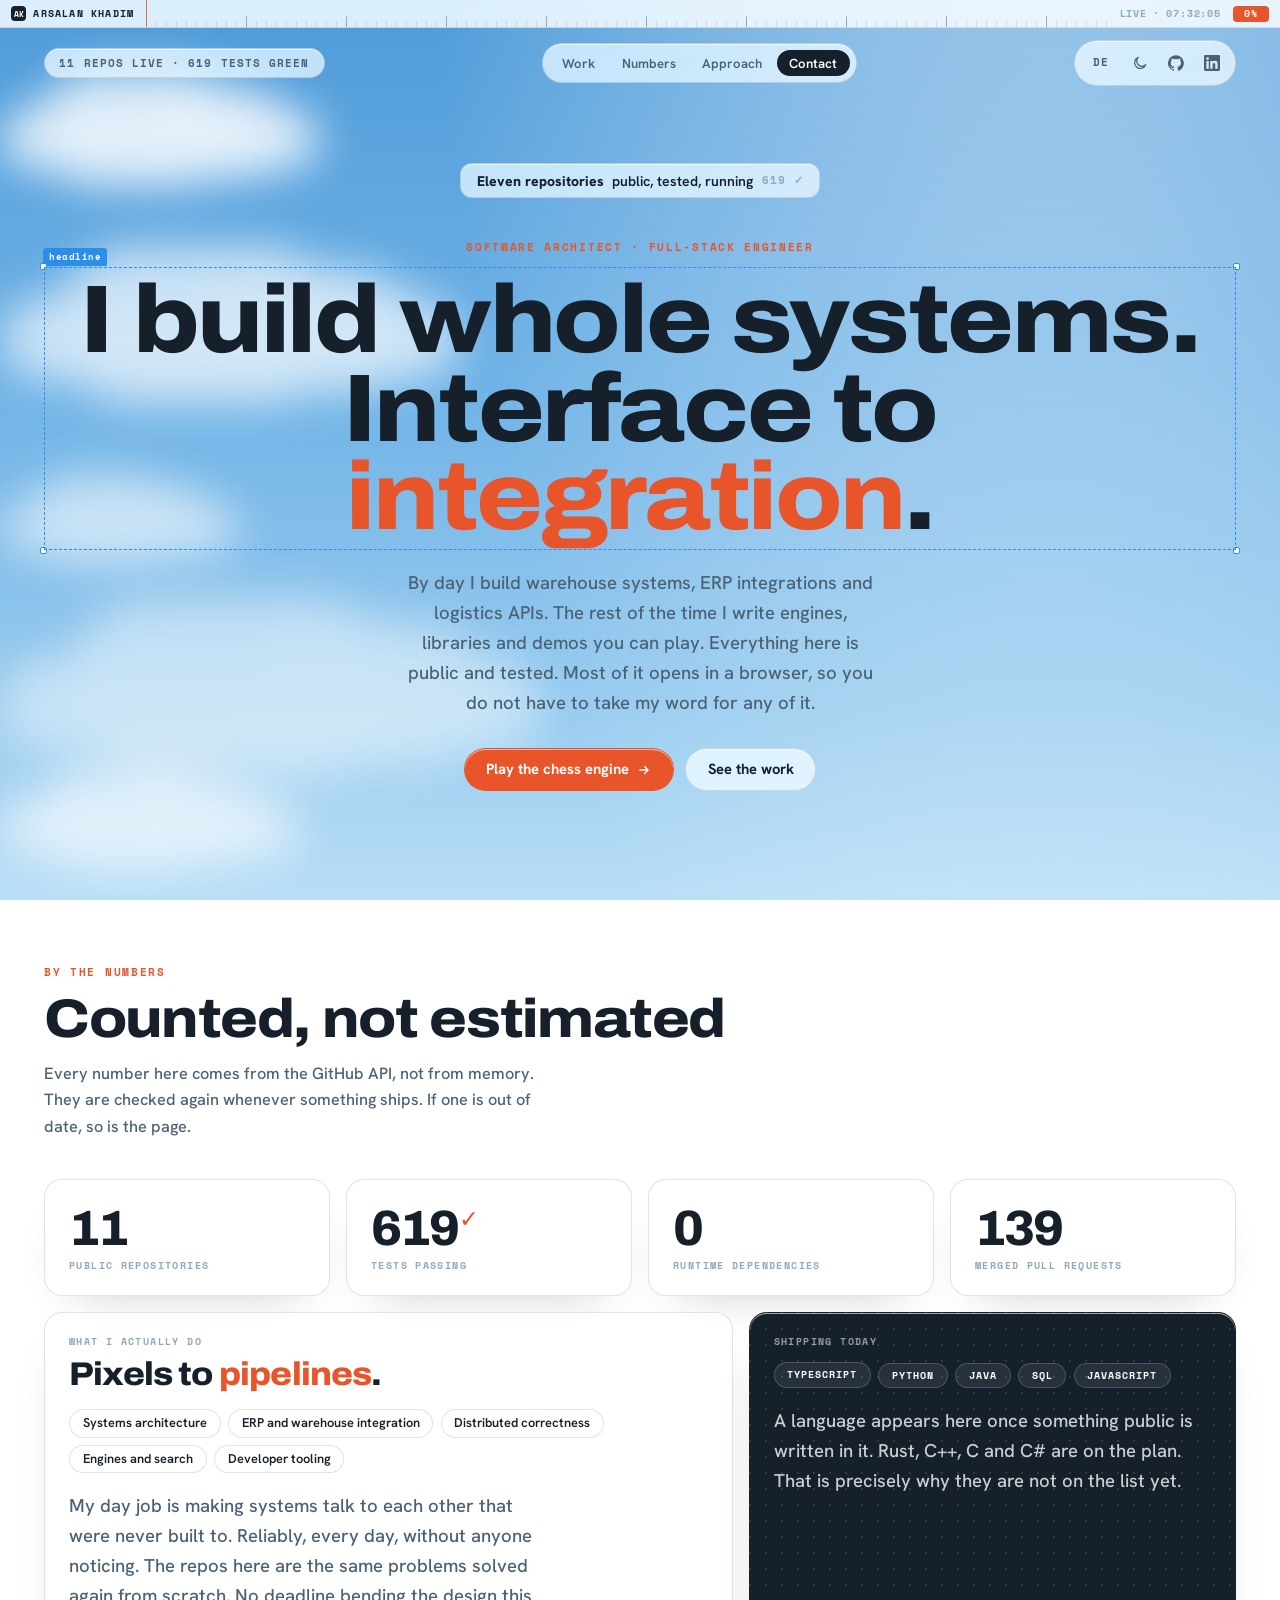
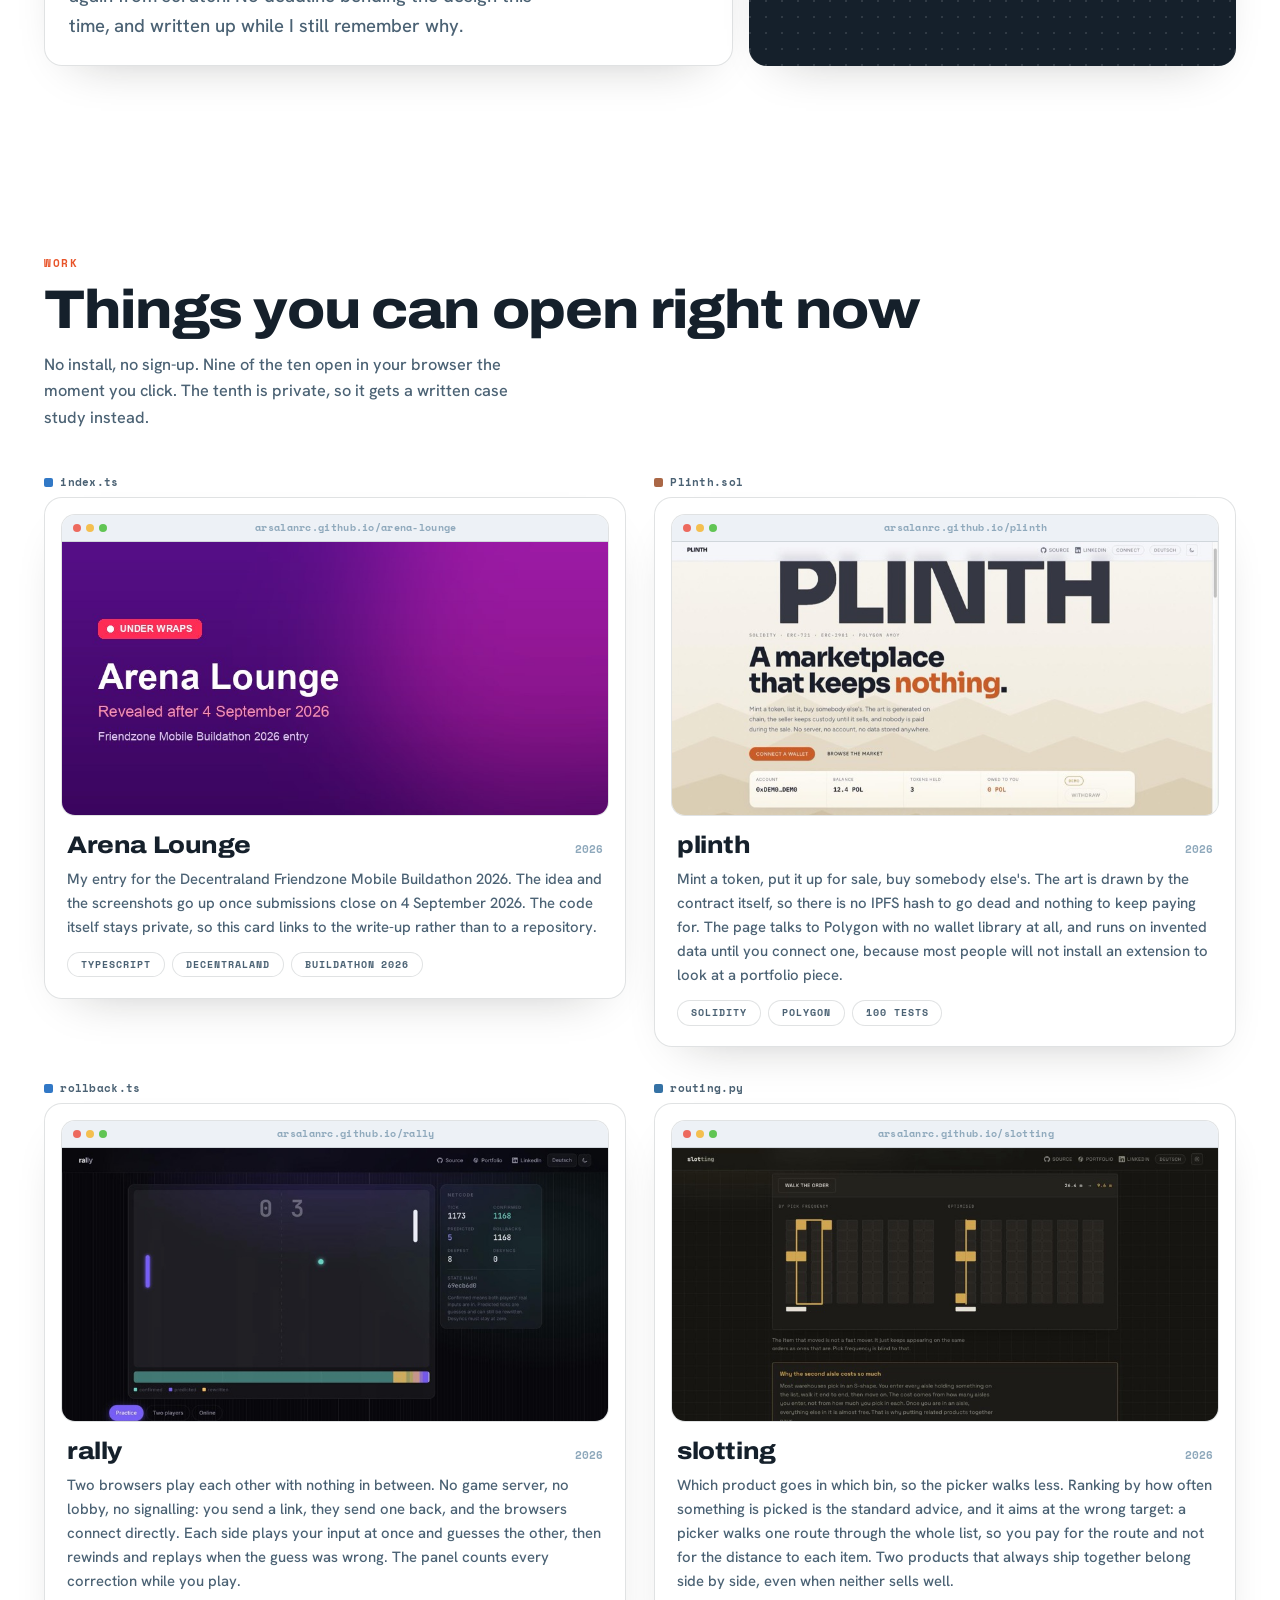
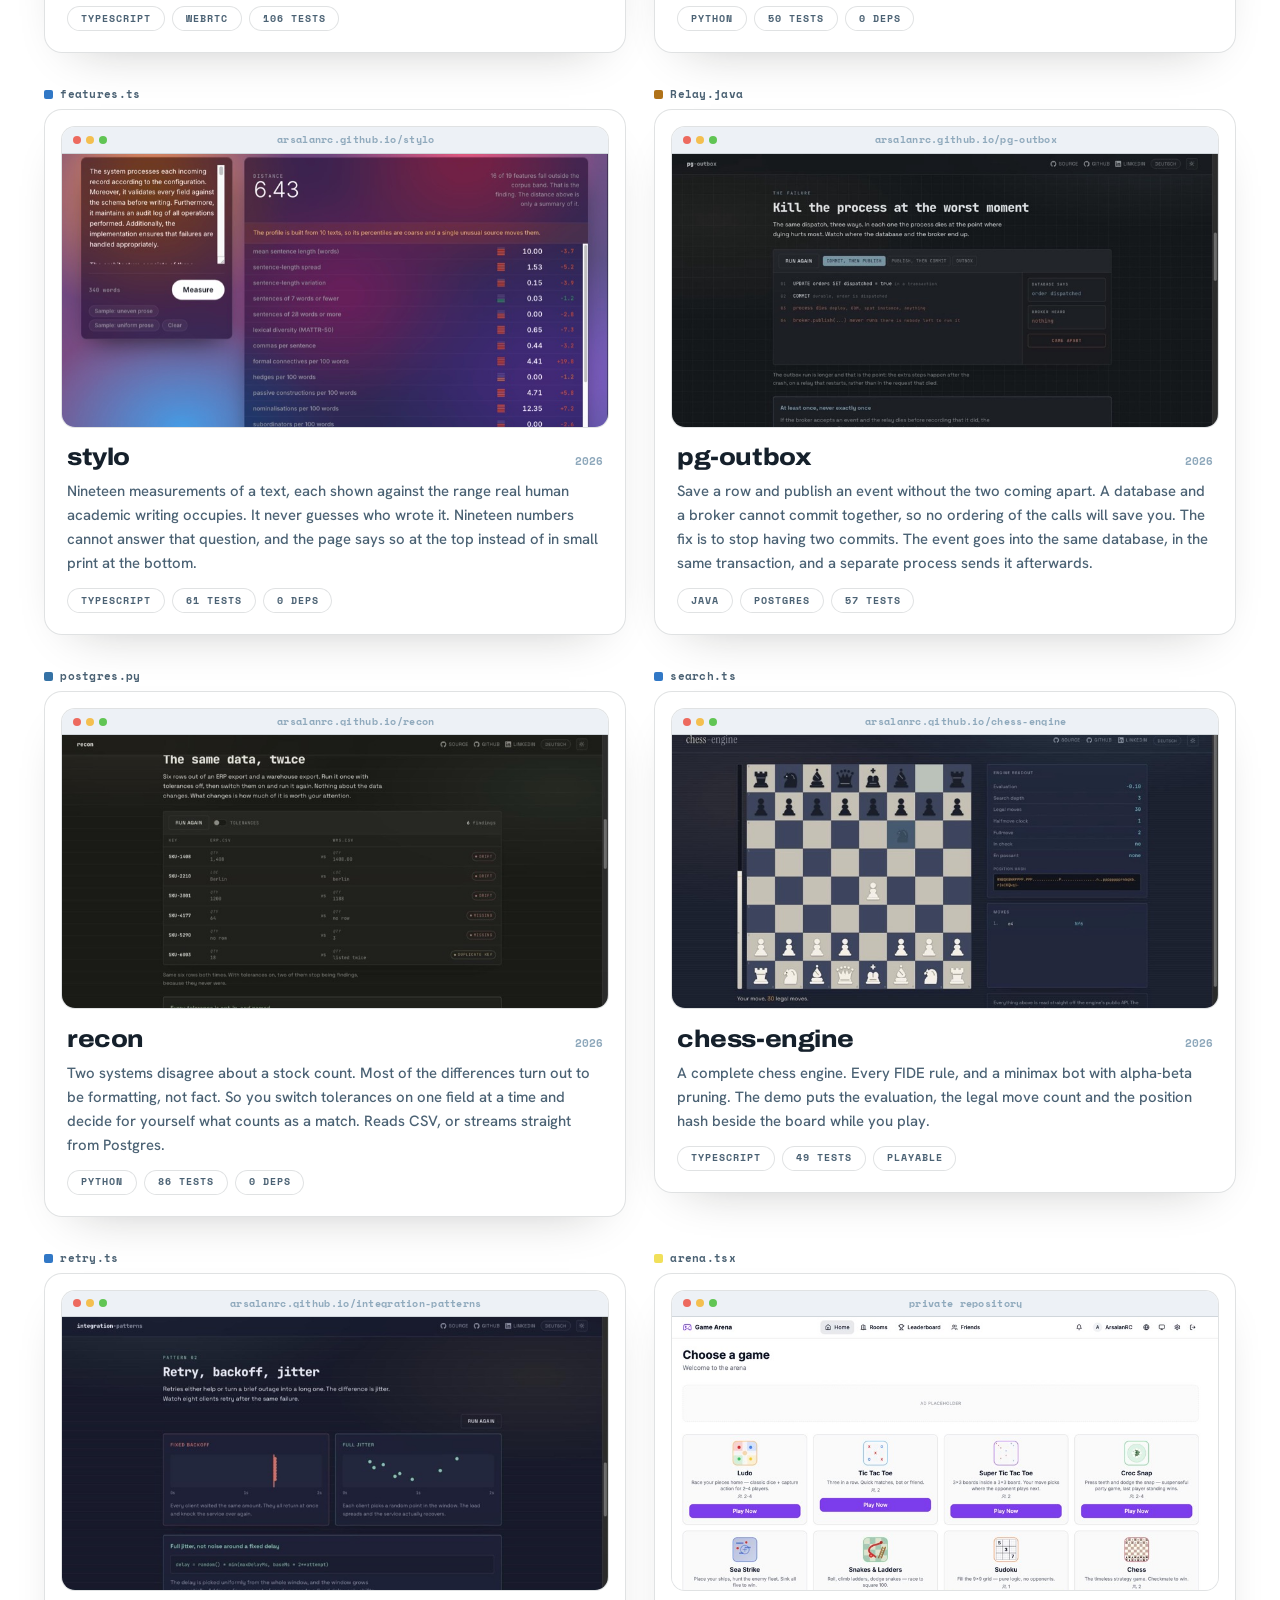
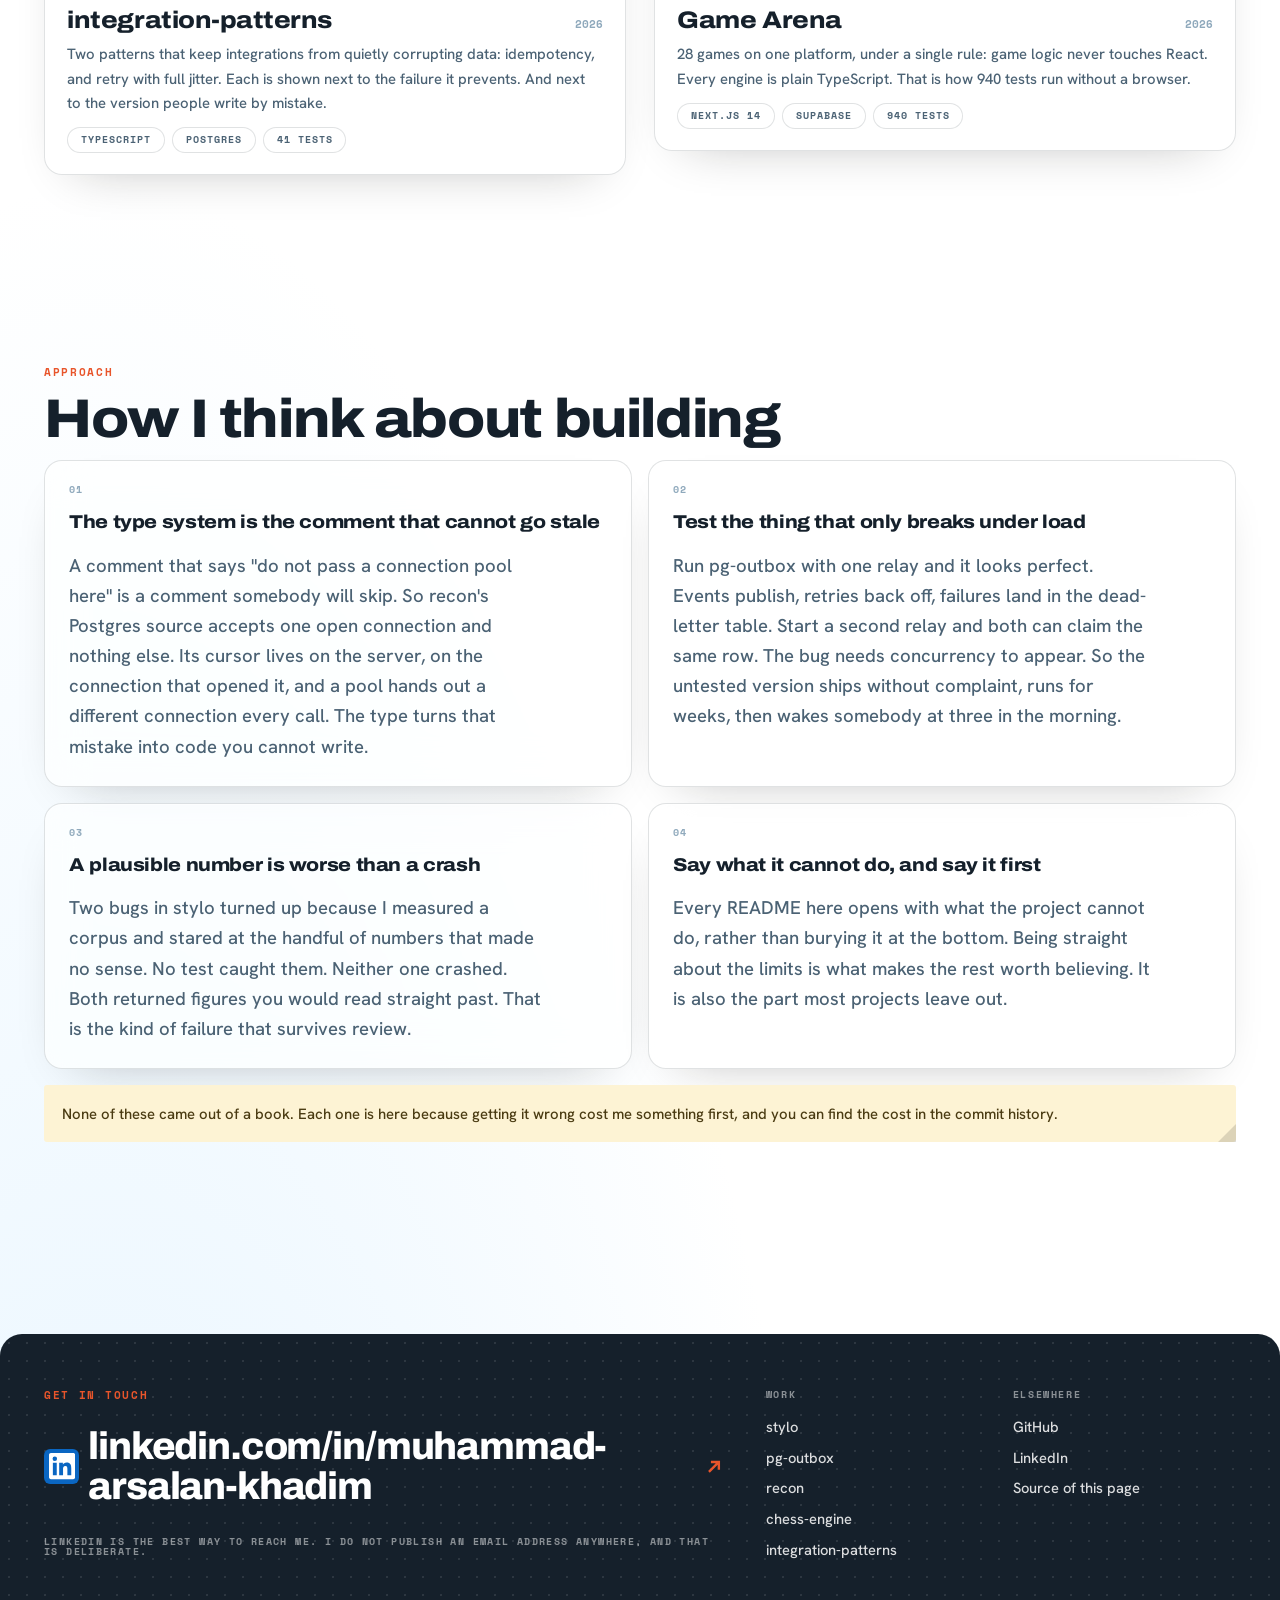
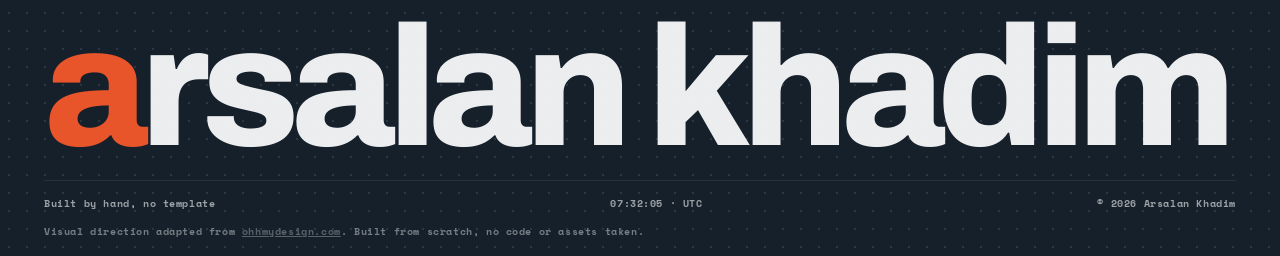
==== index.html @ 94db70f0 "Settle the merged-PR tile at 139 Lands with its twin on the profile README." ====
<!doctype html>
<html lang="en">
<head>
<meta charset="utf-8" />
<meta name="viewport" content="width=device-width, initial-scale=1, viewport-fit=cover" />
<title data-i18n="meta.title">Arsalan Khadim · Software architect</title>
<meta name="description" content="Arsalan Khadim, software architect and full-stack engineer. Warehouse systems, ERP integrations and logistics APIs by day; engines, libraries and playable demos the rest of the time." />
<meta name="theme-color" content="#4E9BD9" />
<link rel="preconnect" href="https://fonts.googleapis.com" />
<link rel="preconnect" href="https://fonts.gstatic.com" crossorigin />
<link href="https://fonts.googleapis.com/css2?family=Archivo:wdth,wght@100..125,500..900&family=Hanken+Grotesk:wght@400;500;600;700&family=Space+Mono:wght@400;700&display=swap" rel="stylesheet" />
<link rel="stylesheet" href="./style.css" />
<script>
  /* Before first paint: no theme flash, no language flash. Inline on purpose,
     because an external file here is a round trip during which the page
     renders in the wrong theme, which is the exact flash this prevents. */
  (function () {
    var t = null, l = null;
    try { t = localStorage.getItem("ak-theme"); l = localStorage.getItem("ak-lang"); } catch (e) {}
    document.documentElement.dataset.theme =
      t || (matchMedia("(prefers-color-scheme: dark)").matches ? "dark" : "light");
    var de = (navigator.language || "en").toLowerCase().startsWith("de");
    document.documentElement.lang = l || (de ? "de" : "en");
  })();
</script>
</head>
<body>

<!-- The sky. The gradient is on <body>; the clouds and stars live here so they
     can drift without moving anything else. -->
<div class="sky-layer" aria-hidden="true">
  <div class="cloud c1"></div>
  <div class="cloud c2"></div>
  <div class="cloud c3"></div>
  <div class="cloud c4"></div>
  <div class="cloud c5"></div>
</div>

<!-- The ruler. Every readout on it is real: the fill tracks scroll position,
     the percentage is computed from it, the clock ticks. -->
<div class="ruler">
  <a class="ruler-brand" href="#top">
    <span class="ruler-mark">AK</span>
    <span>Arsalan Khadim</span>
  </a>
  <div class="ruler-scale"><div class="ruler-fill" id="ruler-fill"></div></div>
  <div class="ruler-live">
    <span data-i18n="ruler.live">LIVE</span>
    <span>·</span>
    <span id="clock">--:--:--</span>
  </div>
  <div class="ruler-pct" id="pct">0%</div>
</div>

<header class="chrome">
  <div class="pill pill-status">
    <span data-i18n="chrome.status">11 repos live · 619 tests green</span>
  </div>

  <nav class="pill pill-nav" aria-label="Sections">
    <a href="#work" data-i18n="nav.work">Work</a>
    <a href="#numbers" data-i18n="nav.numbers">Numbers</a>
    <a href="#approach" data-i18n="nav.approach">Approach</a>
    <a class="is-cta" href="#contact" data-i18n="nav.contact">Contact</a>
  </nav>

  <div class="pill pill-actions">
    <button type="button" class="langbtn" id="lang-btn" data-i18n="nav.lang">DE</button>
    <button type="button" class="iconbtn" id="theme-btn" aria-label="Switch theme">
      <svg class="i-sun" viewBox="0 0 24 24" aria-hidden="true"><circle cx="12" cy="12" r="4.2"/><path d="M12 2.4v2.4M12 19.2v2.4M4.2 4.2l1.7 1.7M18.1 18.1l1.7 1.7M2.4 12h2.4M19.2 12h2.4M4.2 19.8l1.7-1.7M18.1 5.9l1.7-1.7"/></svg>
      <svg class="i-moon" viewBox="0 0 24 24" aria-hidden="true"><path d="M20.5 14.6A8.6 8.6 0 1 1 9.4 3.5a6.9 6.9 0 0 0 11.1 11.1z"/></svg>
    </button>
    <a class="iconbtn social" href="https://github.com/ArsalanRC" target="_blank" rel="noopener" aria-label="GitHub">
      <svg viewBox="0 0 24 24" aria-hidden="true"><path d="M12 .3a12 12 0 0 0-3.8 23.4c.6.1.8-.3.8-.6v-2c-3.3.7-4-1.6-4-1.6-.6-1.4-1.4-1.8-1.4-1.8-1-.7.1-.7.1-.7 1.2.1 1.8 1.2 1.8 1.2 1 1.8 2.8 1.3 3.5 1 .1-.8.4-1.3.7-1.6-2.7-.3-5.5-1.3-5.5-5.9 0-1.3.5-2.4 1.2-3.2 0-.4-.5-1.6.2-3.2 0 0 1-.3 3.3 1.2a11.5 11.5 0 0 1 6 0c2.3-1.5 3.3-1.2 3.3-1.2.7 1.6.2 2.8.1 3.2.8.8 1.2 1.9 1.2 3.2 0 4.6-2.8 5.6-5.5 5.9.4.4.8 1.1.8 2.2v3.3c0 .3.2.7.8.6A12 12 0 0 0 12 .3"/></svg>
    </a>
    <a class="iconbtn social" href="https://www.linkedin.com/in/muhammad-arsalan-khadim-b87550259/" target="_blank" rel="noopener" aria-label="LinkedIn">
      <svg viewBox="0 0 24 24" aria-hidden="true"><path d="M20.45 20.45h-3.56v-5.57c0-1.33-.02-3.04-1.85-3.04-1.85 0-2.14 1.45-2.14 2.94v5.67H9.35V9h3.41v1.56h.05c.48-.9 1.64-1.85 3.37-1.85 3.6 0 4.27 2.37 4.27 5.46v6.28zM5.34 7.43a2.07 2.07 0 1 1 0-4.14 2.07 2.07 0 0 1 0 4.14zm1.78 13.02H3.55V9h3.57v11.45zM22.22 0H1.77C.79 0 0 .77 0 1.72v20.56C0 23.23.79 24 1.77 24h20.45c.98 0 1.78-.77 1.78-1.72V1.72C24 .77 23.2 0 22.22 0z"/></svg>
    </a>
  </div>
</header>

<main id="top">

  <!-- ------------------------------------------------------------- hero -- -->
  <section class="hero wrap">
    <div class="badge reveal">
      <b data-i18n="hero.badgeStrong">Eleven repositories</b>
      <span data-i18n="hero.badgeRest">public, tested, running</span>
      <span class="m">619 ✓</span>
    </div>

    <p class="eyebrow reveal" data-i18n="hero.kicker">Software architect · Full-stack engineer</p>

    <div class="selection reveal">
      <span class="sel-tag">headline</span>
      <span class="handle tl"></span><span class="handle tr"></span>
      <span class="handle bl"></span><span class="handle br"></span>
      <h1 class="title" data-i18n-html="hero.title">I build whole systems.<br>Interface to <span class="accent">integration</span>.</h1>
    </div>

    <p class="lede reveal" data-i18n="hero.lede"></p>

    <div class="cta reveal">
      <a class="btn btn-primary" href="https://arsalanrc.github.io/chess-engine/" target="_blank" rel="noopener">
        <span data-i18n="hero.ctaPlay">Play the chess engine</span>
        <svg viewBox="0 0 24 24" aria-hidden="true"><path d="M5 12h14M13 6l6 6-6 6"/></svg>
      </a>
      <a class="btn" href="#work" data-i18n="hero.ctaWork">See the work</a>
    </div>
  </section>

  <!-- ---------------------------------------------------------- numbers -- -->
  <section id="numbers" class="wrap">
    <p class="eyebrow reveal" data-i18n="numbers.eyebrow">By the numbers</p>
    <h2 class="reveal" data-i18n="numbers.title">Counted, not estimated</h2>
    <p class="section-lede reveal" data-i18n="numbers.lede"></p>

    <div class="bento">
      <div class="card s3 stat reveal">
        <b>11</b>
        <span class="label" data-i18n="numbers.repos">Public repositories</span>
      </div>
      <div class="card s3 stat reveal">
        <b>619<sup>✓</sup></b>
        <span class="label" data-i18n="numbers.tests">Tests passing</span>
      </div>
      <div class="card s3 stat reveal">
        <b>0</b>
        <span class="label" data-i18n="numbers.deps">Runtime dependencies</span>
      </div>
      <div class="card s3 stat reveal">
        <!-- Counts itself: this is the figure after the pull request carrying
             it merges, so mid-session it reads one high. Read from gh api, not
             from memory, and summed per public repo rather than through the
             search endpoint, which counts two archived tutorial repos as well.
             104 on 2026-08-11 at the close of session 14, plus this change and
             its twin on the profile README. That session took it from 77 to
             102: rally shipped in seven pull requests and the profile and this
             site followed in four. Recount at the END of a session that ships,
             not only at the start, and expect to do it more than once. -->
        <b>139</b>
        <span class="label" data-i18n="numbers.prs">Merged pull requests</span>
      </div>

      <div class="card s7 reveal">
        <span class="label" data-i18n="numbers.capsLabel">What I actually do</span>
        <p class="card-lead" data-i18n-html="numbers.capsLead">Pixels to <span class="accent">pipelines</span>.</p>
        <div class="chips">
          <span class="chip" data-i18n="numbers.cap1">Systems architecture</span>
          <span class="chip" data-i18n="numbers.cap2">ERP and warehouse integration</span>
          <span class="chip" data-i18n="numbers.cap3">Distributed correctness</span>
          <span class="chip" data-i18n="numbers.cap4">Engines and search</span>
          <span class="chip" data-i18n="numbers.cap5">Developer tooling</span>
        </div>
        <p class="lede" data-i18n="numbers.capsBody"></p>
      </div>

      <div class="card card-ink s5 reveal">
        <span class="label" data-i18n="numbers.stackLabel">Shipping today</span>
        <div class="chips">
          <span class="chip chip-mono">TypeScript</span>
          <span class="chip chip-mono">Python</span>
          <span class="chip chip-mono">Java</span>
          <span class="chip chip-mono">SQL</span>
          <span class="chip chip-mono">JavaScript</span>
        </div>
        <p class="lede" data-i18n="numbers.stackBody"></p>
      </div>
    </div>
  </section>

  <!-- ------------------------------------------------------------- work -- -->
  <section id="work" class="wrap">
    <p class="eyebrow reveal" data-i18n="work.eyebrow">Work</p>
    <h2 class="reveal" data-i18n="work.title">Things you can open right now</h2>
    <p class="section-lede reveal" data-i18n="work.lede"></p>

    <div class="work">

      <div class="reveal">
        <span class="file f-ts"><i></i>index.ts</span>
        <a class="card" href="https://arsalanrc.github.io/arena-lounge/" target="_blank" rel="noopener">
          <div class="frame">
            <div class="frame-bar">
              <span class="lights"><i></i><i></i><i></i></span>
              <span class="frame-url">arsalanrc.github.io/arena-lounge</span>
            </div>
            <div class="frame-view">
              <img src="./assets/cards/lounge-page.jpg" data-shot="lounge-page" alt="" loading="lazy" width="850" height="447">
              <span class="frame-note" data-i18n="work.hover">hover to scroll</span>
            </div>
          </div>
          <div class="work-head">
            <h3>Arena Lounge</h3>
            <span class="year">2026</span>
          </div>
          <p data-i18n="work.lounge"></p>
          <div class="chips">
            <span class="chip chip-mono">TypeScript</span>
            <span class="chip chip-mono">Decentraland</span>
            <span class="chip chip-mono">Buildathon 2026</span>
          </div>
        </a>
      </div>

      <div class="reveal">
        <span class="file f-sol"><i></i>Plinth.sol</span>
        <a class="card" href="https://arsalanrc.github.io/plinth/" target="_blank" rel="noopener">
          <div class="frame">
            <div class="frame-bar">
              <span class="lights"><i></i><i></i><i></i></span>
              <span class="frame-url">arsalanrc.github.io/plinth</span>
            </div>
            <div class="frame-view">
              <img src="./assets/cards/plinth-market.jpg" data-shot="plinth-market" alt="" loading="lazy" width="850" height="447">
              <span class="frame-note" data-i18n="work.hover">hover to scroll</span>
            </div>
          </div>
          <div class="work-head">
            <h3>plinth</h3>
            <span class="year">2026</span>
          </div>
          <p data-i18n="work.plinth"></p>
          <div class="chips">
            <span class="chip chip-mono">Solidity</span>
            <span class="chip chip-mono">Polygon</span>
            <span class="chip chip-mono">100 tests</span>
          </div>
        </a>
      </div>

      <div class="reveal">
        <span class="file f-ts"><i></i>rollback.ts</span>
        <a class="card" href="https://arsalanrc.github.io/rally/" target="_blank" rel="noopener">
          <div class="frame">
            <div class="frame-bar">
              <span class="lights"><i></i><i></i><i></i></span>
              <span class="frame-url">arsalanrc.github.io/rally</span>
            </div>
            <div class="frame-view">
              <img src="./assets/cards/rally-netcode.jpg" data-shot="rally-netcode" alt="" loading="lazy" width="850" height="447">
              <span class="frame-note" data-i18n="work.hover">hover to scroll</span>
            </div>
          </div>
          <div class="work-head">
            <h3>rally</h3>
            <span class="year">2026</span>
          </div>
          <p data-i18n="work.rally"></p>
          <div class="chips">
            <span class="chip chip-mono">TypeScript</span>
            <span class="chip chip-mono">WebRTC</span>
            <span class="chip chip-mono">106 tests</span>
          </div>
        </a>
      </div>

      <div class="reveal">
        <span class="file f-py"><i></i>routing.py</span>
        <a class="card" href="https://arsalanrc.github.io/slotting/" target="_blank" rel="noopener">
          <div class="frame">
            <div class="frame-bar">
              <span class="lights"><i></i><i></i><i></i></span>
              <span class="frame-url">arsalanrc.github.io/slotting</span>
            </div>
            <div class="frame-view">
              <img src="./assets/cards/slotting-floor.jpg" data-shot="slotting-floor" alt="" loading="lazy" width="850" height="447">
              <span class="frame-note" data-i18n="work.hover">hover to scroll</span>
            </div>
          </div>
          <div class="work-head">
            <h3>slotting</h3>
            <span class="year">2026</span>
          </div>
          <p data-i18n="work.slotting"></p>
          <div class="chips">
            <span class="chip chip-mono">Python</span>
            <span class="chip chip-mono">50 tests</span>
            <span class="chip chip-mono">0 deps</span>
          </div>
        </a>
      </div>

      <div class="reveal">
        <span class="file f-ts"><i></i>features.ts</span>
        <a class="card" href="https://arsalanrc.github.io/stylo/" target="_blank" rel="noopener">
          <div class="frame">
            <div class="frame-bar">
              <span class="lights"><i></i><i></i><i></i></span>
              <span class="frame-url">arsalanrc.github.io/stylo</span>
            </div>
            <div class="frame-view">
              <img src="./assets/cards/stylo-readout.jpg" data-shot="stylo-readout" alt="" loading="lazy" width="850" height="475">
              <span class="frame-note" data-i18n="work.hover">hover to scroll</span>
            </div>
          </div>
          <div class="work-head">
            <h3>stylo</h3>
            <span class="year">2026</span>
          </div>
          <p data-i18n="work.stylo"></p>
          <div class="chips">
            <span class="chip chip-mono">TypeScript</span>
            <span class="chip chip-mono">61 tests</span>
            <span class="chip chip-mono">0 deps</span>
          </div>
        </a>
      </div>

      <div class="reveal">
        <span class="file f-java"><i></i>Relay.java</span>
        <a class="card" href="https://arsalanrc.github.io/pg-outbox/" target="_blank" rel="noopener">
          <div class="frame">
            <div class="frame-bar">
              <span class="lights"><i></i><i></i><i></i></span>
              <span class="frame-url">arsalanrc.github.io/pg-outbox</span>
            </div>
            <div class="frame-view">
              <img src="./assets/cards/outbox-sim.jpg" data-shot="outbox-sim" alt="" loading="lazy" width="850" height="477">
              <span class="frame-note" data-i18n="work.hover">hover to scroll</span>
            </div>
          </div>
          <div class="work-head">
            <h3>pg-outbox</h3>
            <span class="year">2026</span>
          </div>
          <p data-i18n="work.outbox"></p>
          <div class="chips">
            <span class="chip chip-mono">Java</span>
            <span class="chip chip-mono">Postgres</span>
            <span class="chip chip-mono">57 tests</span>
          </div>
        </a>
      </div>

      <div class="reveal">
        <span class="file f-py"><i></i>postgres.py</span>
        <a class="card" href="https://arsalanrc.github.io/recon/" target="_blank" rel="noopener">
          <div class="frame">
            <div class="frame-bar">
              <span class="lights"><i></i><i></i><i></i></span>
              <span class="frame-url">arsalanrc.github.io/recon</span>
            </div>
            <div class="frame-view">
              <img src="./assets/cards/recon-run.jpg" data-shot="recon-run" alt="" loading="lazy" width="850" height="475">
              <span class="frame-note" data-i18n="work.hover">hover to scroll</span>
            </div>
          </div>
          <div class="work-head">
            <h3>recon</h3>
            <span class="year">2026</span>
          </div>
          <p data-i18n="work.recon"></p>
          <div class="chips">
            <span class="chip chip-mono">Python</span>
            <span class="chip chip-mono">86 tests</span>
            <span class="chip chip-mono">0 deps</span>
          </div>
        </a>
      </div>

      <div class="reveal">
        <span class="file f-ts"><i></i>search.ts</span>
        <a class="card" href="https://arsalanrc.github.io/chess-engine/" target="_blank" rel="noopener">
          <div class="frame">
            <div class="frame-bar">
              <span class="lights"><i></i><i></i><i></i></span>
              <span class="frame-url">arsalanrc.github.io/chess-engine</span>
            </div>
            <div class="frame-view">
              <img src="./assets/cards/chess-board.jpg" data-shot="chess-board" alt="" loading="lazy" width="850" height="448">
              <span class="frame-note" data-i18n="work.hover">hover to scroll</span>
            </div>
          </div>
          <div class="work-head">
            <h3>chess-engine</h3>
            <span class="year">2026</span>
          </div>
          <p data-i18n="work.chess"></p>
          <div class="chips">
            <span class="chip chip-mono">TypeScript</span>
            <span class="chip chip-mono">49 tests</span>
            <span class="chip chip-mono">playable</span>
          </div>
        </a>
      </div>

      <div class="reveal">
        <span class="file f-ts"><i></i>retry.ts</span>
        <a class="card" href="https://arsalanrc.github.io/integration-patterns/" target="_blank" rel="noopener">
          <div class="frame">
            <div class="frame-bar">
              <span class="lights"><i></i><i></i><i></i></span>
              <span class="frame-url">arsalanrc.github.io/integration-patterns</span>
            </div>
            <div class="frame-view">
              <img src="./assets/cards/patterns-retry.jpg" data-shot="patterns-retry" alt="" loading="lazy" width="850" height="474">
              <span class="frame-note" data-i18n="work.hover">hover to scroll</span>
            </div>
          </div>
          <div class="work-head">
            <h3>integration-patterns</h3>
            <span class="year">2026</span>
          </div>
          <p data-i18n="work.patterns"></p>
          <div class="chips">
            <span class="chip chip-mono">TypeScript</span>
            <span class="chip chip-mono">Postgres</span>
            <span class="chip chip-mono">41 tests</span>
          </div>
        </a>
      </div>

      <div class="reveal">
        <span class="file f-js"><i></i>arena.tsx</span>
        <div class="card">
          <div class="frame">
            <div class="frame-bar">
              <span class="lights"><i></i><i></i><i></i></span>
              <span class="frame-url" data-i18n="work.private">private repository</span>
            </div>
            <div class="frame-view">
              <img src="./assets/cards/arena-lobby.jpg" alt="" loading="lazy" width="900" height="503">
            </div>
          </div>
          <div class="work-head">
            <h3>Game Arena</h3>
            <span class="year">2026</span>
          </div>
          <p data-i18n="work.arena"></p>
          <div class="chips">
            <span class="chip chip-mono">Next.js 14</span>
            <span class="chip chip-mono">Supabase</span>
            <span class="chip chip-mono">940 tests</span>
          </div>
        </div>
      </div>

    </div>
  </section>

  <!-- --------------------------------------------------------- approach -- -->
  <section id="approach" class="wrap">
    <p class="eyebrow reveal" data-i18n="how.eyebrow">Approach</p>
    <h2 class="reveal" data-i18n="how.title">How I think about building</h2>

    <div class="bento">
      <div class="card s6 reveal">
        <span class="label">01</span>
        <h3 data-i18n="how.p1t"></h3>
        <p class="lede" data-i18n="how.p1"></p>
      </div>
      <div class="card s6 reveal">
        <span class="label">02</span>
        <h3 data-i18n="how.p2t"></h3>
        <p class="lede" data-i18n="how.p2"></p>
      </div>
      <div class="card s6 reveal">
        <span class="label">03</span>
        <h3 data-i18n="how.p3t"></h3>
        <p class="lede" data-i18n="how.p3"></p>
      </div>
      <div class="card s6 reveal">
        <span class="label">04</span>
        <h3 data-i18n="how.p4t"></h3>
        <p class="lede" data-i18n="how.p4"></p>
      </div>
      <div class="note s12 reveal" data-i18n="how.note"></div>
    </div>
  </section>

</main>

<!-- ------------------------------------------------------------- footer -- -->
<footer class="foot" id="contact">
  <div class="wrap">
    <div class="foot-top">
      <div>
        <p class="eyebrow" data-i18n="contact.eyebrow">Get in touch</p>
        <a class="foot-cta" href="https://www.linkedin.com/in/muhammad-arsalan-khadim-b87550259/" target="_blank" rel="noopener">
          <span class="foot-brand" aria-hidden="true">
            <svg viewBox="0 0 24 24"><path d="M20.45 20.45h-3.56v-5.57c0-1.33-.02-3.04-1.85-3.04-1.85 0-2.14 1.45-2.14 2.94v5.67H9.35V9h3.41v1.56h.05c.48-.9 1.64-1.85 3.37-1.85 3.6 0 4.27 2.37 4.27 5.46v6.28zM5.34 7.43a2.07 2.07 0 1 1 0-4.14 2.07 2.07 0 0 1 0 4.14zm1.78 13.02H3.55V9h3.57v11.45zM22.22 0H1.77C.79 0 0 .77 0 1.72v20.56C0 23.23.79 24 1.77 24h20.45c.98 0 1.78-.77 1.78-1.72V1.72C24 .77 23.2 0 22.22 0z"/></svg>
          </span>
          <span>linkedin.com/in/muhammad-arsalan-khadim</span>
          <svg class="foot-arrow" viewBox="0 0 24 24" aria-hidden="true"><path d="M7 17 17 7M9 7h8v8"/></svg>
        </a>
        <p class="label" data-i18n="contact.note"></p>
      </div>

      <div class="foot-links">
        <div>
          <h4 data-i18n="foot.workHead">Work</h4>
          <a href="https://arsalanrc.github.io/stylo/" target="_blank" rel="noopener">stylo</a>
          <a href="https://arsalanrc.github.io/pg-outbox/" target="_blank" rel="noopener">pg-outbox</a>
          <a href="https://arsalanrc.github.io/recon/" target="_blank" rel="noopener">recon</a>
          <a href="https://arsalanrc.github.io/chess-engine/" target="_blank" rel="noopener">chess-engine</a>
          <a href="https://arsalanrc.github.io/integration-patterns/" target="_blank" rel="noopener">integration-patterns</a>
        </div>
        <div>
          <h4 data-i18n="foot.elseHead">Elsewhere</h4>
          <a href="https://github.com/ArsalanRC" target="_blank" rel="noopener">GitHub</a>
          <a href="https://www.linkedin.com/in/muhammad-arsalan-khadim-b87550259/" target="_blank" rel="noopener">LinkedIn</a>
          <a href="https://github.com/ArsalanRC/ArsalanRC.github.io" target="_blank" rel="noopener" data-i18n="foot.source">Source of this page</a>
        </div>
      </div>
    </div>

    <p class="foot-mark" aria-hidden="true"><span>a</span>rsalan khadim</p>

    <div class="foot-bar">
      <span data-i18n="foot.built">Built by hand, no template</span>
      <span id="foot-clock">--:--</span>
      <span data-i18n="foot.legal">© 2026 Arsalan Khadim</span>
    </div>

    <!-- Attribution. The visual direction of this page is adapted from
         ohhmydesign.com, so it says so, in the open, on the page itself. -->
    <p class="foot-credit">
      <span data-i18n="foot.creditPre">Visual direction adapted from</span>
      <a href="https://www.ohhmydesign.com/" target="_blank" rel="noopener">ohhmydesign.com</a><span data-i18n="foot.creditPost">. Built from scratch, no code or assets taken.</span>
    </p>
  </div>
</footer>

<button class="totop" id="totop" aria-label="Back to top">
  <svg viewBox="0 0 24 24" aria-hidden="true"><path d="M12 19V5M5 12l7-7 7 7"/></svg>
</button>

<div class="cursor" id="cursor" aria-hidden="true">
  <svg viewBox="0 0 16 16"><path d="M1 1l4.9 13.2 2.2-5.1 5.1-2.2z"/></svg>
  <b data-i18n="cursor.you">you</b>
</div>

<script type="module" src="./app.js"></script>
</body>
</html>
---- style.css ----
/* ===========================================================================
   Canvas: the design system for every page Arsalan owns.
   Spec lives at personal-development/DESIGN-SYSTEM.md.

   The idea in one line: the page is dressed as the instrument it was built
   with. A ruler down the top edge, selection handles on the headline, a cursor
   with your name on it, a clock that really ticks. Every readout on this page
   is true, which is the rule that keeps the conceit from turning into costume.

   Two themes, and the dark one is night sky rather than an inverted document,
   because the light one is a day sky and the honest opposite of a day is a
   night. Colours are re-picked per theme, never flipped: a coral that sings on
   pale blue goes muddy on navy.
   =========================================================================== */

/* --------------------------------------------------------------- tokens -- */

:root,
:root[data-theme="light"] {
  color-scheme: light;

  --ink:    #15202B;
  --body:   #4B6274;
  --faint:  #8FA9BC;
  --accent: #E8552B;
  --select: #2B8FEA;

  --card:  #FFFFFF;
  --panel: #EDF1F6;
  --edge:  rgba(21, 32, 43, 0.13);

  --lift:   0 20px 50px -32px rgba(20, 19, 16, 0.32);
  --lift-2: 0 34px 64px -38px rgba(21, 32, 43, 0.5);

  /* Glass. Three parts, and all three are needed or it just looks washed out:
     a translucent fill, a blur that also lifts saturation so the sky behind
     keeps its colour instead of going grey, and a one-pixel highlight along
     the top edge where the light would catch a real pane.
     Opacity is the readability dial. Below about 60% the body copy starts
     fighting the clouds, so 68% is as far as this goes. */
  --glass:      color-mix(in srgb, var(--card) 68%, transparent);
  --glass-thin: color-mix(in srgb, var(--card) 55%, transparent);
  --glass-blur: saturate(180%) blur(20px);
  --glass-top:  inset 0 1px 0 rgba(255, 255, 255, 0.6);

  /* The sky. Three fixed layers: a sun glow top right, a cool wash bottom
     left, and a vertical ramp that lightens toward the horizon. Fixed, so it
     holds still while content scrolls over it. That is the whole trick. */
  --sky:
    radial-gradient(130% 95% at 82% -18%, rgba(255, 255, 255, 0.72) 0%, rgba(255, 255, 255, 0) 42%),
    radial-gradient(120% 80% at 8% 118%, rgba(198, 231, 255, 0.7) 0%, rgba(198, 231, 255, 0) 54%),
    linear-gradient(#4E9BD9 0%, #6FB2E6 42%, #97CBEF 78%, #B9DEF6 100%);

  --cloud: rgba(255, 255, 255, 0.9);
  --stars: 0;

  --mono:    "Space Mono", ui-monospace, SFMono-Regular, Menlo, monospace;
  --sans:    "Hanken Grotesk", ui-sans-serif, system-ui, -apple-system, sans-serif;
  /* Archivo, run slightly wide on the width axis. A signage grotesque rather
     than an editorial one: it reads as measured and built rather than as
     styled, which is the right register for an engineer's page. Variable, so
     the width comes free rather than as a second file. */
  --display: "Archivo", var(--sans);

  --r-card: 18px;
  --gutter: clamp(1rem, 4vw, 2.75rem);
  --col:    78rem;
}

:root[data-theme="dark"] {
  color-scheme: dark;

  --ink:    #EAF1F7;
  --body:   #9FB6C6;
  --faint:  #6C879A;
  --accent: #FF6A3D;
  --select: #4FA6F0;

  --card:  #14222F;
  --panel: #1B2C3B;
  --edge:  rgba(255, 255, 255, 0.11);

  --lift:   0 20px 50px -30px rgba(0, 0, 0, 0.75);
  --lift-2: 0 34px 64px -34px rgba(0, 0, 0, 0.85);

  /* Glass at night. The fill is a touch more opaque because the night sky is
     darker than the panel, so light text needs the surface to hold its own,
     and the top highlight drops to a hint: a bright white line on a dark pane
     reads as a border rather than as light. */
  --glass:      color-mix(in srgb, var(--card) 72%, transparent);
  --glass-thin: color-mix(in srgb, var(--card) 60%, transparent);
  --glass-blur: saturate(170%) blur(20px);
  --glass-top:  inset 0 1px 0 rgba(255, 255, 255, 0.09);

  /* The same three layers after sunset. The glow stays top right because the
     sun has only just gone, and the ramp still lightens downward, which is
     what a horizon does at night too. */
  --sky:
    radial-gradient(130% 95% at 82% -18%, rgba(120, 160, 210, 0.28) 0%, rgba(120, 160, 210, 0) 44%),
    radial-gradient(120% 80% at 8% 118%, rgba(38, 70, 104, 0.75) 0%, rgba(38, 70, 104, 0) 56%),
    linear-gradient(#070E17 0%, #0B1622 44%, #12212F 76%, #1A2E3F 100%);

  --cloud: rgba(150, 178, 205, 0.15);
  --stars: 1;
}

/* ------------------------------------------------------------- skeleton -- */

*, *::before, *::after { box-sizing: border-box; }

html { -webkit-text-size-adjust: 100%; scroll-behavior: smooth; }

body {
  margin: 0;
  min-height: 100svh;
  background: var(--sky) fixed;
  color: var(--ink);
  font: 500 1.02rem/1.62 var(--sans);
  overflow-x: clip;
  /* The ruler is pinned to the top edge and the pill chrome floats under it,
     so the document has to start below both. */
  padding-top: 6.2rem;
}

img { max-width: 100%; display: block; }
a { color: inherit; }

::selection { background: color-mix(in srgb, var(--select) 30%, transparent); }

:where(a, button, input, [tabindex]):focus-visible {
  outline: 2px solid var(--select);
  outline-offset: 3px;
  border-radius: 6px;
}

.sr {
  position: absolute; width: 1px; height: 1px;
  padding: 0; margin: -1px; overflow: hidden;
  clip: rect(0 0 0 0); white-space: nowrap; border: 0;
}

/* --------------------------------------------------------------- clouds -- */
/* Pure CSS, no images. Each cloud is a blurred ellipse with two more lumps on
   its pseudo-elements, drifting across over minutes. Slow enough to read as
   air rather than as an animation asking to be looked at. */

.sky-layer {
  position: fixed;
  inset: 0;
  pointer-events: none;
  z-index: 0;
  overflow: hidden;
}

.cloud {
  position: absolute;
  background: var(--cloud);
  border-radius: 999px;
  filter: blur(22px);
  will-change: transform;
  animation: drift linear infinite;
}

.cloud::before,
.cloud::after {
  content: "";
  position: absolute;
  background: inherit;
  border-radius: inherit;
}

.cloud::before { width: 62%; height: 190%; left: 12%; top: -62%; }
.cloud::after  { width: 44%; height: 150%; right: 10%; top: -36%; }

/* Two depths. The near ones are bigger, faster and more opaque. */
.cloud.c1 { width: 320px; height: 62px; top: 12%; animation-duration: 190s; opacity: .85; }
.cloud.c2 { width: 460px; height: 84px; top: 33%; animation-duration: 260s; opacity: .70; animation-delay: -60s; }
.cloud.c3 { width: 240px; height: 48px; top: 56%; animation-duration: 220s; opacity: .60; animation-delay: -120s; }
.cloud.c4 { width: 540px; height: 96px; top: 73%; animation-duration: 320s; opacity: .50; animation-delay: -30s; }
.cloud.c5 { width: 300px; height: 56px; top: 89%; animation-duration: 240s; opacity: .65; animation-delay: -170s; }

@keyframes drift {
  from { transform: translateX(-45vw); }
  to   { transform: translateX(135vw); }
}

/* Stars, dark theme only. A tiled radial pattern rather than hundreds of
   elements, so the browser paints one layer instead of scheduling three
   hundred. */
.sky-layer::after {
  content: "";
  position: absolute;
  inset: 0;
  opacity: var(--stars);
  transition: opacity .5s linear;
  background-image:
    radial-gradient(1.4px 1.4px at 18% 22%, rgba(255,255,255,.9), transparent 60%),
    radial-gradient(1.1px 1.1px at 62% 12%, rgba(255,255,255,.7), transparent 60%),
    radial-gradient(1.6px 1.6px at 84% 46%, rgba(255,255,255,.85), transparent 60%),
    radial-gradient(1.1px 1.1px at 34% 66%, rgba(255,255,255,.6), transparent 60%),
    radial-gradient(1.3px 1.3px at 8% 84%,  rgba(255,255,255,.75), transparent 60%),
    radial-gradient(1px 1px at 72% 78%,     rgba(255,255,255,.55), transparent 60%);
  background-size: 420px 380px;
}

/* ---------------------------------------------------------------- ruler -- */
/* The strongest single signal in the system, and it costs almost nothing.
   Ticks every 10px and a taller one every 100, drawn with two repeating
   gradients rather than a thousand elements. */

.ruler {
  position: fixed;
  inset: 0 0 auto 0;
  height: 28px;
  z-index: 60;
  display: flex;
  align-items: center;
  gap: .75rem;
  padding: 0 .7rem;
  background: color-mix(in srgb, var(--card) 82%, transparent);
  backdrop-filter: var(--glass-blur);
  -webkit-backdrop-filter: var(--glass-blur);
  border-bottom: 1px solid var(--edge);
  font: 700 10px/1 var(--mono);
  color: var(--faint);
}

.ruler-brand {
  display: inline-flex;
  align-items: center;
  gap: .45rem;
  color: var(--ink);
  letter-spacing: .12em;
  text-transform: uppercase;
  text-decoration: none;
  white-space: nowrap;
}

.ruler-mark {
  width: 15px; height: 15px;
  border-radius: 4px;
  background: var(--ink);
  color: var(--card);
  display: grid; place-items: center;
  font-size: 8px;
  letter-spacing: 0;
}

/* The measured strip: short ticks every 10px, tall ticks every 100px. */
.ruler-scale {
  position: relative;
  flex: 1;
  align-self: stretch;
  min-width: 0;
  opacity: .85;
}

.ruler-scale::before {
  content: "";
  position: absolute;
  inset: auto 0 0 0;
  height: 11px;
  background-image:
    repeating-linear-gradient(90deg, var(--edge) 0 1px, transparent 1px 10px),
    repeating-linear-gradient(90deg, var(--faint) 0 1px, transparent 1px 100px);
  background-size: 100% 6px, 100% 11px;
  background-position: 0 100%, 0 100%;
  background-repeat: repeat-x;
}

/* Coral fill showing how far down the page you are, painted onto the ruler
   itself so the measurement and the thing it measures are one object. */
.ruler-fill {
  position: absolute;
  inset: 0 auto 0 0;
  width: 0;
  background: color-mix(in srgb, var(--accent) 15%, transparent);
  border-right: 1px solid var(--accent);
}

.ruler-live {
  display: inline-flex;
  align-items: center;
  gap: .4rem;
  white-space: nowrap;
  letter-spacing: .08em;
}

.ruler-pct {
  min-width: 36px;
  text-align: center;
  padding: 3px 5px;
  border-radius: 4px;
  background: var(--accent);
  color: #fff;
  letter-spacing: .04em;
}


/* --------------------------------------------------------------- chrome -- */
/* Three floating pills over the sky: status left, nav centre, actions right. */

.chrome {
  position: fixed;
  top: 40px;
  left: 0; right: 0;
  z-index: 55;
  display: flex;
  align-items: center;
  justify-content: space-between;
  gap: .6rem;
  padding: 0 var(--gutter);
  pointer-events: none;
}

.chrome > * { pointer-events: auto; }

.pill {
  display: inline-flex;
  align-items: center;
  gap: .5rem;
  padding: .55rem .9rem;
  background: var(--glass);
  backdrop-filter: var(--glass-blur);
  -webkit-backdrop-filter: var(--glass-blur);
  border: 1px solid var(--edge);
  border-radius: 999px;
  box-shadow: var(--lift), var(--glass-top);
  font: 600 .82rem/1 var(--sans);
  color: var(--ink);
  white-space: nowrap;
}

.pill-status {
  font: 700 .66rem/1 var(--mono);
  letter-spacing: .1em;
  text-transform: uppercase;
  color: var(--body);
}

.pill-nav { gap: .12rem; padding: .38rem .42rem; }

.pill-nav a {
  padding: .42rem .78rem;
  border-radius: 999px;
  text-decoration: none;
  color: var(--body);
  transition: background .18s, color .18s;
}

.pill-nav a:hover { background: var(--panel); color: var(--ink); }

.pill-nav a.is-cta { background: var(--ink); color: var(--card); }
.pill-nav a.is-cta:hover { background: var(--accent); color: #fff; }

.pill-actions { gap: .25rem; padding: .38rem .42rem; }

.iconbtn {
  width: 32px; height: 32px;
  display: grid; place-items: center;
  border: 0;
  border-radius: 999px;
  background: transparent;
  color: var(--body);
  cursor: pointer;
  transition: background .18s, color .18s;
}

.iconbtn:hover { background: var(--panel); color: var(--ink); }
.iconbtn svg { width: 16px; height: 16px; fill: none; stroke: currentColor; stroke-width: 1.9; stroke-linecap: round; stroke-linejoin: round; }
.iconbtn.social svg { fill: currentColor; stroke: none; }

.langbtn {
  border: 0;
  background: transparent;
  padding: .42rem .7rem;
  border-radius: 999px;
  font: 700 .66rem/1 var(--mono);
  letter-spacing: .08em;
  color: var(--body);
  cursor: pointer;
  transition: background .18s, color .18s;
}

.langbtn:hover { background: var(--panel); color: var(--ink); }

/* Theme icons swap with the theme. */
:root[data-theme="dark"]  .i-sun  { display: block; }
:root[data-theme="dark"]  .i-moon { display: none; }
:root[data-theme="light"] .i-sun  { display: none; }
:root[data-theme="light"] .i-moon { display: block; }

/* -------------------------------------------------------------- layout -- */

main { position: relative; z-index: 1; }

.wrap { width: min(100% - var(--gutter) * 2, var(--col)); margin-inline: auto; }

section { padding-block: clamp(3rem, 8vw, 6rem); }

.eyebrow {
  margin: 0 0 .9rem;
  font: 700 .66rem/1 var(--mono);
  letter-spacing: .16em;
  text-transform: uppercase;
  color: var(--accent);
}

h1, h2, h3, h4 {
  font-family: var(--display);
  font-weight: 800;
  font-variation-settings: "wdth" 112;
  letter-spacing: -.025em;
  margin: 0;
}

h2 { font-size: clamp(2rem, 5.2vw, 3.4rem); line-height: 1; margin-bottom: .9rem; }
h3 { font-size: 1.16rem; line-height: 1.2; letter-spacing: -.02em; }

.lede {
  max-width: 48ch;
  margin: 1.1rem 0 0;
  font-size: clamp(1.02rem, 1.6vw, 1.16rem);
  color: var(--body);
}

.section-lede { max-width: 56ch; margin: 0 0 2.4rem; color: var(--body); }

/* ----------------------------------------------------------------- hero -- */

.hero { padding-block: clamp(2rem, 6vw, 4rem) clamp(2.5rem, 7vw, 5rem); text-align: center; }
.hero .lede { margin-inline: auto; }

/* The badge above the headline carries a real number, not a slogan. */
.badge {
  display: inline-flex;
  align-items: center;
  gap: .55rem;
  padding: .6rem 1rem;
  margin-bottom: clamp(1.5rem, 4.5vw, 2.75rem);
  background: var(--glass);
  backdrop-filter: var(--glass-blur);
  -webkit-backdrop-filter: var(--glass-blur);
  border: 1px solid var(--edge);
  border-radius: 12px;
  box-shadow: var(--lift), var(--glass-top);
  font: 600 .88rem/1 var(--sans);
  color: var(--ink);
}

.badge b { font-weight: 800; }
.badge .m { font: 700 .68rem/1 var(--mono); letter-spacing: .08em; color: var(--faint); }

/* Selection box: dashed outline, four handles, a name tag. The only fiction
   on the page, and an obvious one, which is why it is allowed. */
.selection { position: relative; display: inline-block; padding: .55rem 1.3rem; }

.selection::after {
  content: "";
  position: absolute;
  inset: 0;
  border: 1px dashed var(--select);
  pointer-events: none;
}

.handle {
  position: absolute;
  width: 7px; height: 7px;
  background: var(--card);
  border: 1.5px solid var(--select);
  border-radius: 2px;
}

.handle.tl { top: -4px; left: -4px; }
.handle.tr { top: -4px; right: -4px; }
.handle.bl { bottom: -4px; left: -4px; }
.handle.br { bottom: -4px; right: -4px; }

.sel-tag {
  position: absolute;
  top: -19px; left: -1px;
  padding: 2px 6px;
  border-radius: 3px 3px 0 0;
  background: var(--select);
  color: #fff;
  font: 700 9px/1.5 var(--mono);
  letter-spacing: .06em;
  white-space: nowrap;
}

.title { font-size: clamp(2.5rem, 8.2vw, 6rem); line-height: .92; }
.title .accent { color: var(--accent); }

/* German sets wider than English at the same size, because German compounds
   are longer and there is no way around that. Measured on this headline:
   the longest English line needs 1203px against 1248px available, the German
   equivalent needs 1513px, so it has to come down by about a sixth or it
   wraps to four lines and swamps the hero. A language-specific display size
   is the normal fix and is cheaper than writing shorter German that says
   less. */
:root[lang="de"] .title { font-size: clamp(2.1rem, 6.4vw, 4.55rem); }

.cta { display: flex; flex-wrap: wrap; gap: .7rem; justify-content: center; margin-top: 1.9rem; }

.btn {
  display: inline-flex;
  align-items: center;
  gap: .5rem;
  padding: .82rem 1.35rem;
  border-radius: 999px;
  border: 1px solid var(--edge);
  background: var(--glass);
  backdrop-filter: var(--glass-blur);
  -webkit-backdrop-filter: var(--glass-blur);
  color: var(--ink);
  font: 700 .92rem/1 var(--sans);
  text-decoration: none;
  box-shadow: var(--lift), var(--glass-top);
  transition: transform .18s, box-shadow .18s, background .18s;
}

.btn:hover { transform: translateY(-2px); box-shadow: var(--lift-2); }
.btn svg { width: 14px; height: 14px; fill: none; stroke: currentColor; stroke-width: 2.2; stroke-linecap: round; stroke-linejoin: round; }
.btn-primary { background: var(--accent); border-color: transparent; color: #fff; }

/* ---------------------------------------------------------------- bento -- */

.bento { display: grid; gap: 1rem; grid-template-columns: repeat(12, 1fr); }

.card {
  position: relative;
  background: var(--glass);
  backdrop-filter: var(--glass-blur);
  -webkit-backdrop-filter: var(--glass-blur);
  border: 1px solid var(--edge);
  border-radius: var(--r-card);
  box-shadow: var(--lift), var(--glass-top);
  padding: 1.5rem;
  transition: transform .2s, box-shadow .2s;
}

a.card { text-decoration: none; color: inherit; display: block; }
a.card:hover { transform: translateY(-2px); box-shadow: var(--lift-2); }

/* The mono label in the corner of a card. */
.label {
  font: 700 .62rem/1 var(--mono);
  letter-spacing: .14em;
  text-transform: uppercase;
  color: var(--faint);
}

.card > .label:first-child { display: block; margin-bottom: 1rem; }

/* A display-size line inside a card, for the one statement that is worth
   saying loudly without being the page headline. */
.card-lead {
  margin: -.35rem 0 1.1rem;
  font: 800 clamp(1.5rem, 2.6vw, 2.05rem)/1.05 var(--display);
  font-variation-settings: "wdth" 108;
  letter-spacing: -.025em;
  color: var(--ink);
}

.card-lead .accent { color: var(--accent); }
.label-tr { position: absolute; top: 1.35rem; right: 1.4rem; }

/* One inverted card per screen, for rhythm.

   The dot grid is texture, not content, so it sits at 12% and behind
   everything. At full currentColor it prints dots straight through the
   paragraph, which was the first thing this card got wrong. */
.card-ink {
  background-color: var(--ink);
  color: var(--card);
  border-color: transparent;
  background-image: radial-gradient(color-mix(in srgb, currentColor 12%, transparent) .9px, transparent .9px);
  background-size: 16px 16px;
  background-position: 8px 8px;
}

.card-ink > * { position: relative; }

:root[data-theme="dark"] .card-ink { background-color: #050B12; color: #EAF1F7; }
.card-ink .label { color: color-mix(in srgb, currentColor 55%, transparent); }
.card-ink p { color: color-mix(in srgb, currentColor 78%, transparent); }

/* Column spans. The grid is twelve wide and these are the only spans used. */
.s3  { grid-column: span 3; }
.s4  { grid-column: span 4; }
.s5  { grid-column: span 5; }
.s6  { grid-column: span 6; }
.s7  { grid-column: span 7; }
.s8  { grid-column: span 8; }
.s12 { grid-column: span 12; }

/* ----------------------------------------------------------------- stat -- */

.stat b {
  display: block;
  font: 800 clamp(2.1rem, 4.2vw, 3.1rem)/1 var(--display);
  letter-spacing: -.04em;
}

.stat b sup { color: var(--accent); font-size: .48em; vertical-align: super; margin-left: .04em; }
.stat .label { display: block; margin-top: .5rem; }

.statlist { display: grid; gap: 0; }
.statlist > div {
  display: flex; align-items: baseline; justify-content: space-between; gap: 1rem;
  padding-block: .95rem;
  border-bottom: 1px solid var(--edge);
}
.statlist > div:last-child { border-bottom: 0; padding-bottom: 0; }
.statlist > div:first-child { padding-top: 0; }
.statlist .label { text-align: right; }

/* ---------------------------------------------------------------- chips -- */

.chips { display: flex; flex-wrap: wrap; gap: .45rem; }

.chip {
  display: inline-flex;
  align-items: center;
  gap: .4rem;
  padding: .42rem .8rem;
  border: 1px solid var(--edge);
  border-radius: 999px;
  background: var(--glass-thin);
  font: 600 .8rem/1 var(--sans);
  color: var(--ink);
  white-space: nowrap;
}

.chip-mono { font: 700 .62rem/1 var(--mono); letter-spacing: .1em; text-transform: uppercase; color: var(--body); }

.card-ink .chip {
  background: color-mix(in srgb, currentColor 8%, transparent);
  border-color: color-mix(in srgb, currentColor 18%, transparent);
  color: inherit;
}

/* ----------------------------------------------------------- file label -- */
/* A language-coloured square and a filename, above whatever it labels. The
   colours are the ones GitHub uses, so they are already familiar. */

.file {
  display: inline-flex;
  align-items: center;
  gap: .45rem;
  margin-bottom: .55rem;
  font: 700 .68rem/1 var(--mono);
  letter-spacing: .03em;
  color: var(--body);
}

.file i { width: 9px; height: 9px; border-radius: 2px; background: var(--faint); flex: none; }

/* GitHub's own language colours, so the dots agree with the repo pages. */
.f-sol  i { background: #AA6746; }
.f-ts   i { background: #3178C6; }
.f-py   i { background: #3572A5; }
.f-java i { background: #B07219; }
.f-js   i { background: #F1E05A; }
.f-md   i { background: #8AA6B8; }

/* -------------------------------------------------------- browser frame -- */
/* A project screenshot inside fake browser chrome. The work is websites, so it
   is framed as one. */

.frame {
  border: 1px solid var(--edge);
  border-radius: 14px;
  overflow: hidden;
  background: var(--card);
}

.frame-bar {
  display: flex;
  align-items: center;
  gap: .5rem;
  padding: .5rem .7rem;
  border-bottom: 1px solid var(--edge);
  background: var(--panel);
}

.lights { display: inline-flex; gap: .3rem; flex: none; }
.lights i { width: 8px; height: 8px; border-radius: 50%; }
.lights i:nth-child(1) { background: #ED6A5E; }
.lights i:nth-child(2) { background: #F4BF4F; }
.lights i:nth-child(3) { background: #61C554; }

.frame-url {
  flex: 1;
  text-align: center;
  font: 700 .6rem/1 var(--mono);
  color: var(--faint);
  letter-spacing: .03em;
  overflow: hidden;
  text-overflow: ellipsis;
  white-space: nowrap;
}

/* Fixed aspect so the grid never reflows as images load, and the shot travels
   inside the frame on hover rather than the card growing.

   The frame is deliberately wider than the screenshots (2:1 against their 1.79)
   so there is something to travel through. The travel is done with
   object-position rather than a transform, because a transform needs a distance
   in pixels and every screenshot has a slightly different aspect: 850x475 here,
   850x448 there. `top` to `bottom` means "align whichever edge", so it lands
   exactly right for each one without a per-image number. */
.frame-view { position: relative; aspect-ratio: 2 / 1; overflow: hidden; background: var(--panel); }

.frame-view img {
  width: 100%;
  height: 100%;
  display: block;
  object-fit: cover;
  object-position: 50% 0%;
  transition: object-position 3s cubic-bezier(.4, 0, .2, 1);
}

a.card:hover .frame-view img { object-position: 50% 100%; }

.frame-note {
  position: absolute;
  left: 50%; bottom: .6rem;
  transform: translateX(-50%);
  padding: .3rem .65rem;
  border-radius: 999px;
  background: color-mix(in srgb, #0B131B 82%, transparent);
  color: #fff;
  font: 700 .56rem/1 var(--mono);
  letter-spacing: .1em;
  text-transform: uppercase;
  opacity: 0;
  transition: opacity .25s;
  pointer-events: none;
}

a.card:hover .frame-note { opacity: 1; }

/* ------------------------------------------------------------ work grid -- */

.work { display: grid; gap: clamp(1.25rem, 3vw, 1.75rem); grid-template-columns: repeat(2, minmax(0, 1fr)); }

.work .card { padding: 1rem; }
.work-head { display: flex; align-items: baseline; gap: .6rem; margin: .95rem .4rem 0; }
.work-head h3 { font-size: clamp(1.15rem, 2vw, 1.5rem); }
.work-head .year { margin-left: auto; font: 700 .66rem/1 var(--mono); color: var(--faint); }
.work p { margin: .45rem .4rem .8rem; color: var(--body); font-size: .93rem; }
.work .chips { margin: 0 .4rem .3rem; }

/* ---------------------------------------------------------- sticky note -- */

.note {
  position: relative;
  align-self: start;
  padding: 1.05rem 1.15rem;
  background: #FDF3D4;
  color: #4A3B12;
  border-radius: 3px;
  box-shadow: var(--lift);
  transform: rotate(-1.4deg);
  font-size: .93rem;
}

:root[data-theme="dark"] .note { background: #F1E2B6; }

.note::after {
  content: "";
  position: absolute;
  right: 0; bottom: 0;
  border-width: 0 0 18px 18px;
  border-style: solid;
  border-color: transparent transparent rgba(0, 0, 0, .13) transparent;
}

/* --------------------------------------------------------------- footer -- */

.foot {
  position: relative;
  margin-top: clamp(3rem, 8vw, 6rem);
  padding: clamp(2.25rem, 5vw, 3.5rem) 0 1rem;
  background-color: var(--ink);
  color: var(--card);
  border-top-left-radius: 22px;
  border-top-right-radius: 22px;
  background-image: radial-gradient(color-mix(in srgb, currentColor 10%, transparent) .9px, transparent .9px);
  background-size: 18px 18px;
  overflow: hidden;
}

.foot > * { position: relative; }

:root[data-theme="dark"] .foot { background-color: #050B12; color: #EAF1F7; }

.foot .label { color: color-mix(in srgb, currentColor 50%, transparent); }

.foot-top {
  display: grid;
  gap: 2.5rem;
  grid-template-columns: minmax(0, 1.45fr) minmax(0, 1fr);
  align-items: start;
}

.foot-cta {
  display: inline-flex;
  align-items: center;
  gap: .55rem;
  margin: .7rem 0 1.3rem;
  font: 800 clamp(1.35rem, 3.4vw, 2.4rem)/1.05 var(--display);
  letter-spacing: -.03em;
  color: inherit;
  text-decoration: none;
  word-break: break-word;
}

.foot-arrow { width: .62em; height: .62em; stroke: var(--accent); stroke-width: 2.4; fill: none; flex: none; }
.foot-cta:hover { color: var(--accent); }

/* The LinkedIn mark, in LinkedIn's own blue rather than the page accent. A
   brand mark recoloured to match a palette stops being recognisable, and being
   recognisable at a glance is the entire reason it is here. */
.foot-brand {
  flex: none;
  display: grid;
  place-items: center;
  width: .92em;
  height: .92em;
  border-radius: .16em;
  background: #0A66C2;
}

.foot-brand svg { width: 74%; height: 74%; fill: #fff; stroke: none; }

/* Attribution. Quiet, but on the page rather than only in the repository. */
.foot-credit {
  margin: .75rem 0 0;
  font: 700 .62rem/1.6 var(--mono);
  letter-spacing: .06em;
  color: color-mix(in srgb, currentColor 42%, transparent);
}

.foot-credit a { color: color-mix(in srgb, currentColor 70%, transparent); }
.foot-credit a:hover { color: var(--accent); }

.foot-links { display: grid; gap: 1.5rem; grid-template-columns: repeat(2, minmax(0, 1fr)); }
.foot-links h4 {
  margin: 0 0 .7rem;
  font: 700 .62rem/1 var(--mono);
  letter-spacing: .16em;
  text-transform: uppercase;
  color: color-mix(in srgb, currentColor 50%, transparent);
}
.foot-links a { display: block; padding: .22rem 0; color: inherit; text-decoration: none; font-size: .92rem; opacity: .85; }
.foot-links a:hover { opacity: 1; color: var(--accent); }

/* The wordmark, cropped at the baseline. Sized in vw so it always fills the
   width, with the descenders running off the bottom edge on purpose. */
/* The wordmark fills the column edge to edge and is cropped at the baseline on
   purpose, so the descenders run off the bottom. It must not crop at the right
   edge, and it must not stop short of it either: both read as a mistake rather
   than as a decision.
 *
 * Sized against the container, not the viewport. A vw-based size looks right
 * at one window width and wrong at every other, because the column is capped
 * at 78rem while vw keeps growing: past about 1350px the two diverge, and the
 * clamp ceiling that stops the text overflowing on a wide screen is the same
 * ceiling that leaves a gap on the right. 1cqw is one percent of the column,
 * so the mark tracks the thing it is supposed to line up with and the
 * coefficient holds at every width.
 *
 * The vw version stays as a fallback for browsers without container queries,
 * tuned to be slightly small rather than slightly large: falling short is
 * untidy, overflowing loses a letter. */
.foot .wrap { container-type: inline-size; }

.foot-mark {
  margin: clamp(1.75rem, 5vw, 3.25rem) 0 0;
  font: 800 clamp(2rem, 10.6vw, 9.8rem)/.82 var(--display);
  font-variation-settings: "wdth" 100;
  letter-spacing: -.05em;
  white-space: nowrap;
  color: color-mix(in srgb, currentColor 92%, transparent);
  user-select: none;
}

@supports (font-size: 1cqw) {
  .foot-mark { font-size: 14.3cqw; }
}

.foot-mark span { color: var(--accent); }

.foot-bar {
  display: flex;
  flex-wrap: wrap;
  gap: .6rem 1.4rem;
  justify-content: space-between;
  align-items: center;
  margin-top: 1.3rem;
  padding-top: 1rem;
  border-top: 1px solid color-mix(in srgb, currentColor 14%, transparent);
  font: 700 .62rem/1.5 var(--mono);
  letter-spacing: .06em;
  color: color-mix(in srgb, currentColor 58%, transparent);
}

.foot-bar a { color: inherit; }
.foot-bar a:hover { color: var(--accent); }
.foot-bar span { display: inline-flex; align-items: center; gap: .4rem; }

/* --------------------------------------------------------------- cursor -- */
/* Follows the real pointer. Hidden on touch and under reduced motion, because
   a cursor label with no cursor under it is a lie. */

.cursor {
  position: fixed;
  top: 0; left: 0;
  z-index: 70;
  pointer-events: none;
  display: none;
  align-items: flex-start;
  gap: 1px;
  will-change: transform;
  /* Hidden until the pointer has actually moved. Without this it sits at the
     origin on load with a label reading "you", parked over the wordmark,
     pointing at nothing. */
  opacity: 0;
  transition: opacity .2s linear;
}

.cursor.is-live { opacity: 1; }

.cursor svg { width: 15px; height: 15px; fill: var(--select); filter: drop-shadow(0 1px 2px rgba(0,0,0,.3)); }

.cursor b {
  margin-top: 9px;
  padding: 2px 6px;
  border-radius: 4px;
  background: var(--select);
  color: #fff;
  font: 700 9px/1.5 var(--mono);
  letter-spacing: .06em;
}

@media (hover: hover) and (pointer: fine) {
  .cursor { display: flex; }
}

/* --------------------------------------------------------------- to top -- */

.totop {
  position: fixed;
  right: clamp(1rem, 3vw, 2rem);
  bottom: clamp(1rem, 3vw, 2rem);
  z-index: 56;
  width: 42px; height: 42px;
  display: grid; place-items: center;
  border: 1px solid var(--edge);
  border-radius: 50%;
  background: var(--glass);
  backdrop-filter: var(--glass-blur);
  -webkit-backdrop-filter: var(--glass-blur);
  box-shadow: var(--lift), var(--glass-top);
  color: var(--ink);
  cursor: pointer;
  opacity: 0;
  transform: translateY(8px);
  pointer-events: none;
  transition: opacity .25s, transform .25s;
}

.totop.is-on { opacity: 1; transform: none; pointer-events: auto; }
.totop svg { width: 16px; height: 16px; fill: none; stroke: currentColor; stroke-width: 2; stroke-linecap: round; stroke-linejoin: round; }

/* --------------------------------------------------------------- reveal -- */

.reveal {
  opacity: 0;
  transform: translateY(16px);
  transition: opacity .5s cubic-bezier(.22,1,.36,1), transform .5s cubic-bezier(.22,1,.36,1);
}

.reveal.is-in { opacity: 1; transform: none; }

/* ----------------------------------------------------------- responsive -- */

@media (max-width: 62rem) {
  .bento > * { grid-column: span 6; }
  .s12 { grid-column: span 12; }
  .foot-top { grid-template-columns: minmax(0, 1fr); }
}

@media (max-width: 48rem) {
  body { padding-top: 5.6rem; }
  .chrome { flex-wrap: wrap; justify-content: center; gap: .45rem; }
  /* The nav has to survive; the status pill is the first thing worth losing. */
  .pill-status { display: none; }
  .pill-nav { order: -1; max-width: 100%; overflow-x: auto; }
  .bento > * { grid-column: span 12; }
  .work { grid-template-columns: minmax(0, 1fr); }
}

@media (max-width: 30rem) {
  .ruler-scale { display: none; }
  .pill-nav a { padding: .4rem .56rem; font-size: .78rem; }
}

/* ------------------------------------------------------- reduced motion -- */
/* The page has to be complete with every animation removed, so this stops the
   drift and lands every reveal in its final state rather than hiding it. */

@media (prefers-reduced-motion: reduce) {
  html { scroll-behavior: auto; }
  .cloud { animation: none; }
  .reveal { opacity: 1; transform: none; transition: none; }
  .cursor { display: none; }
  .frame-view img,
  .btn, a.card, .totop { transition: none; }
}
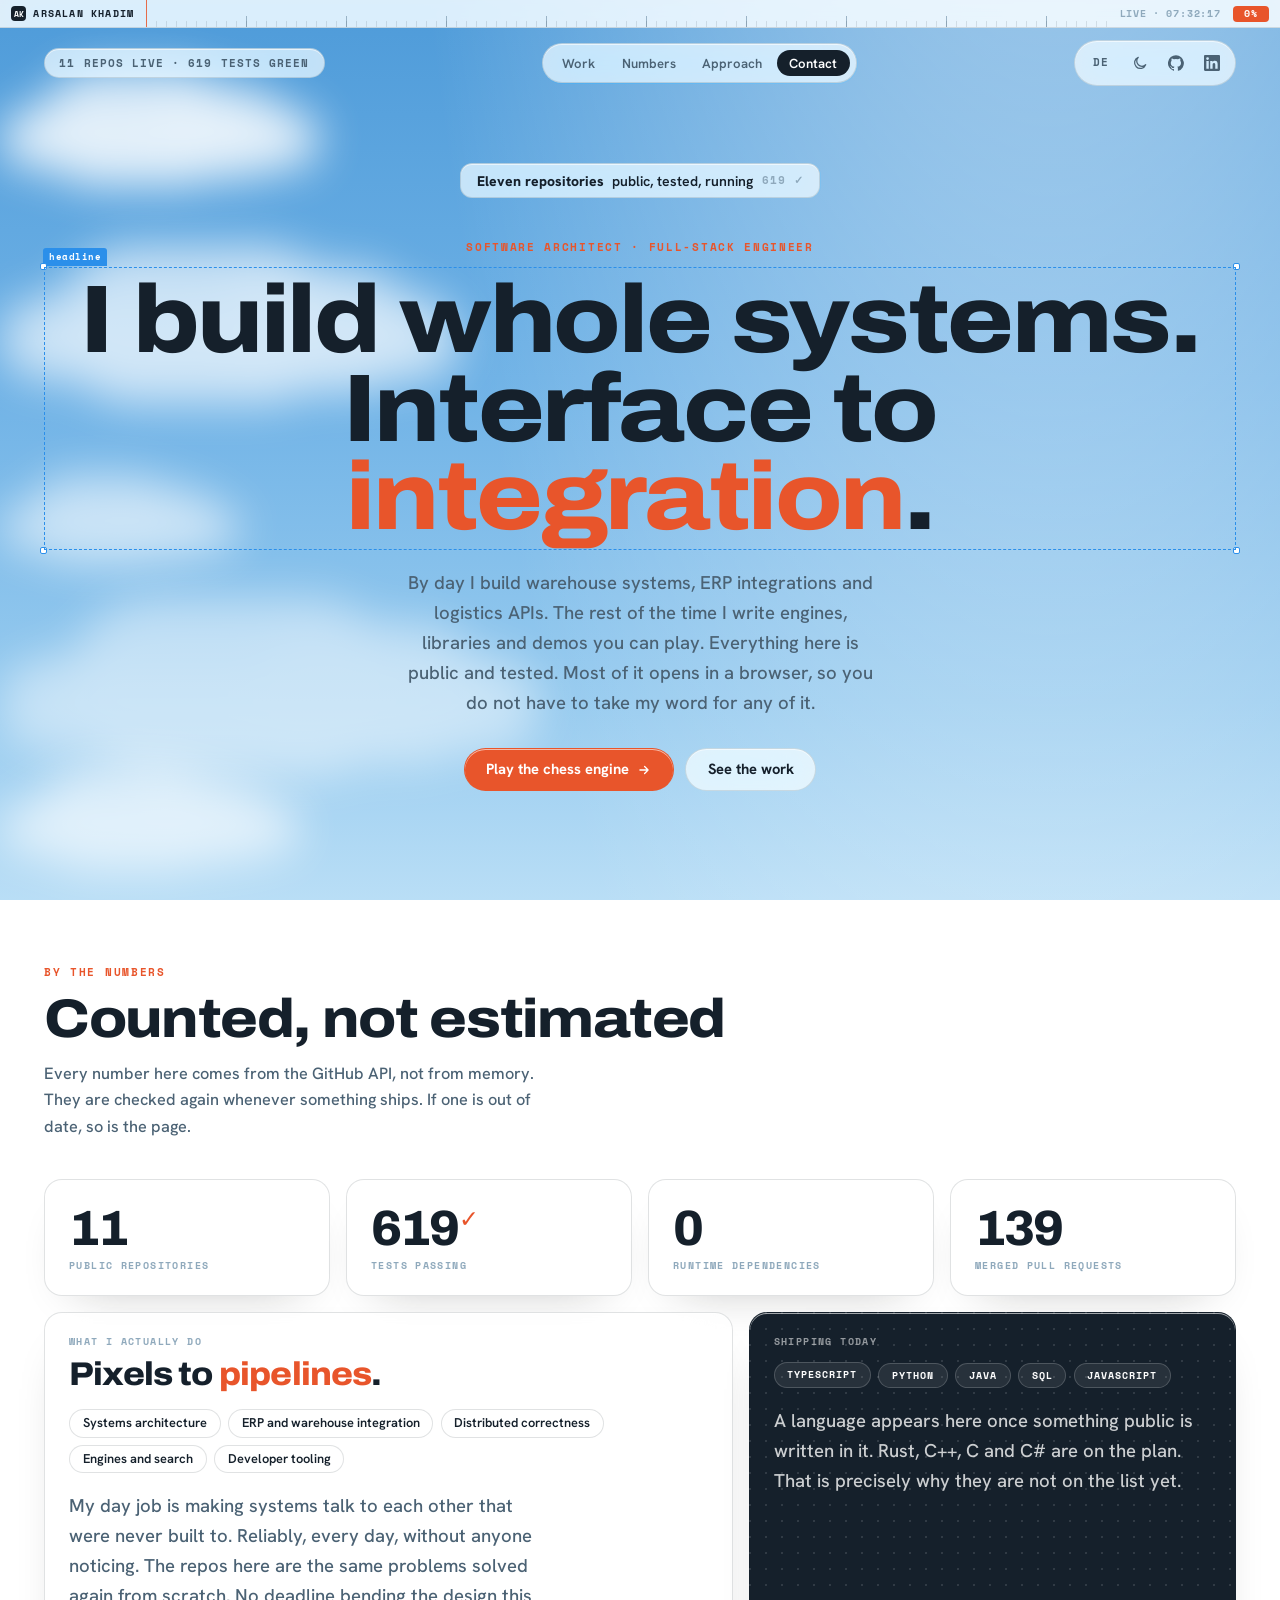
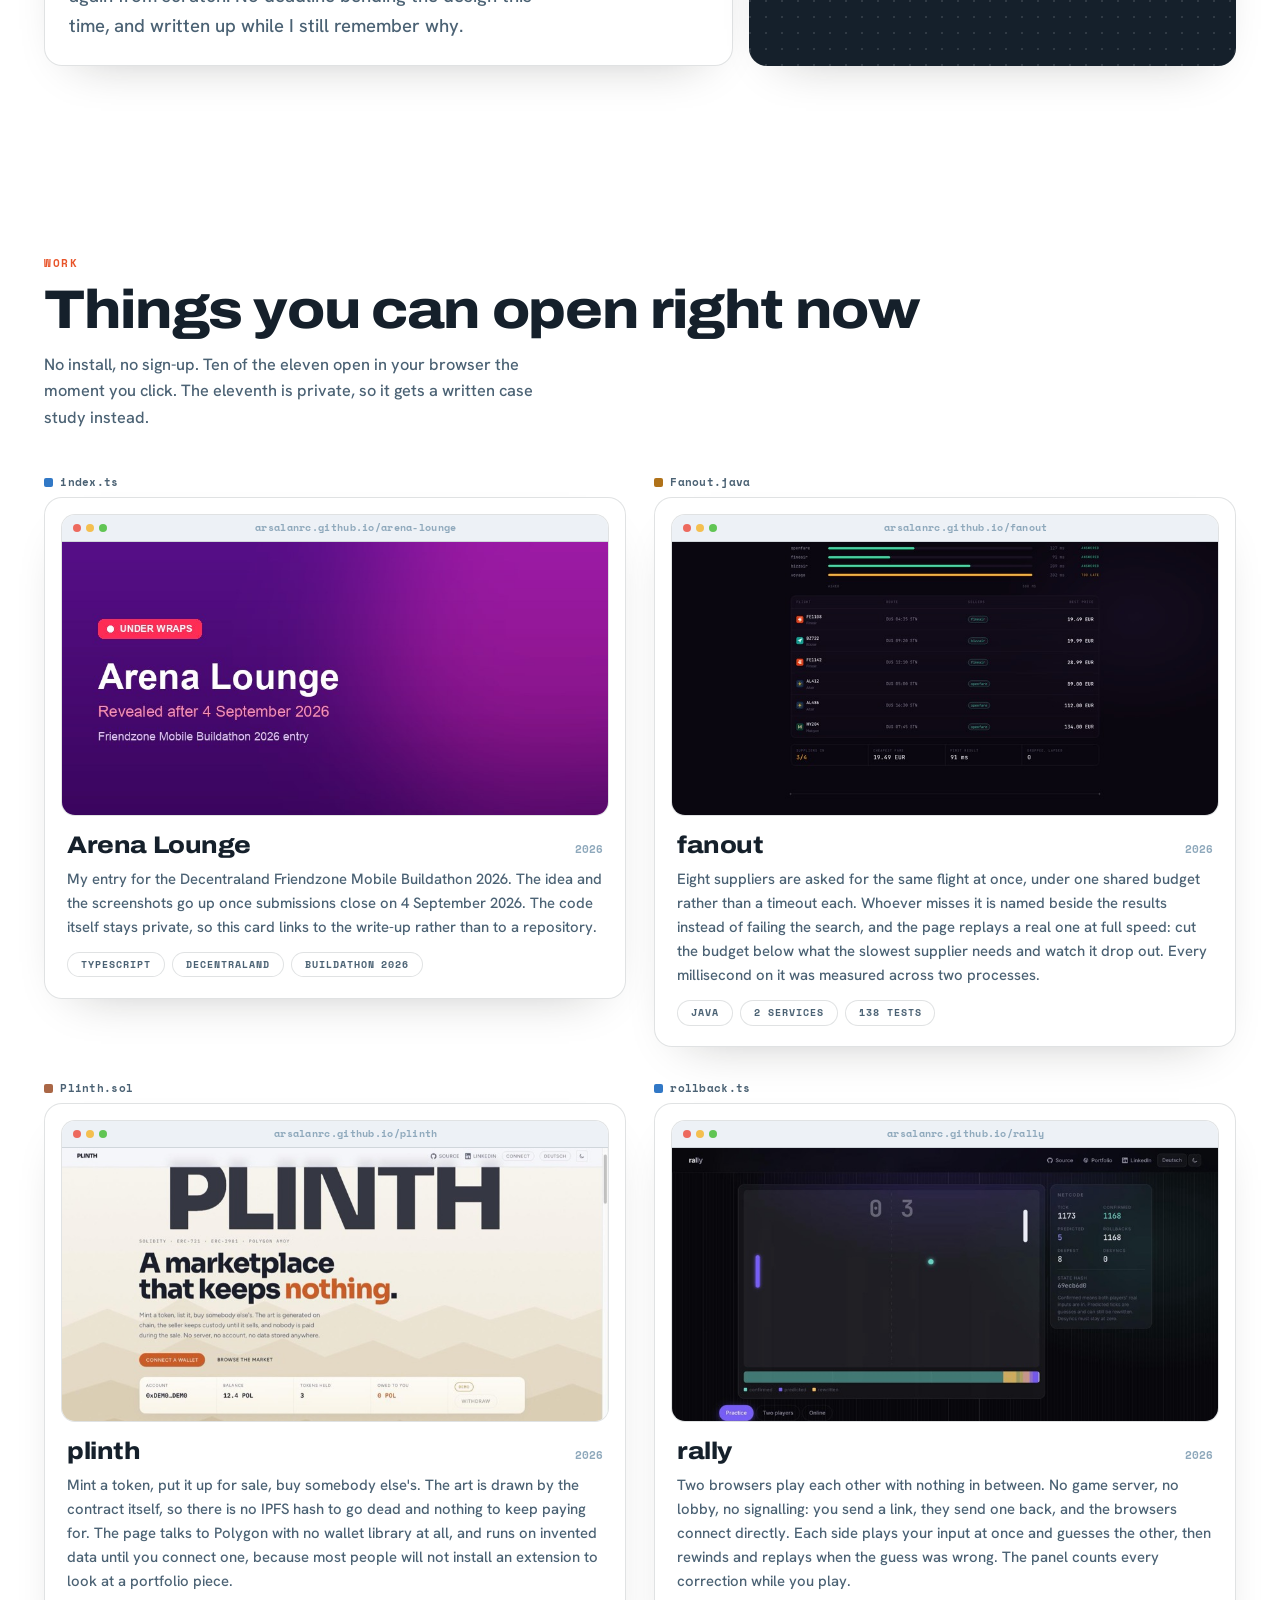
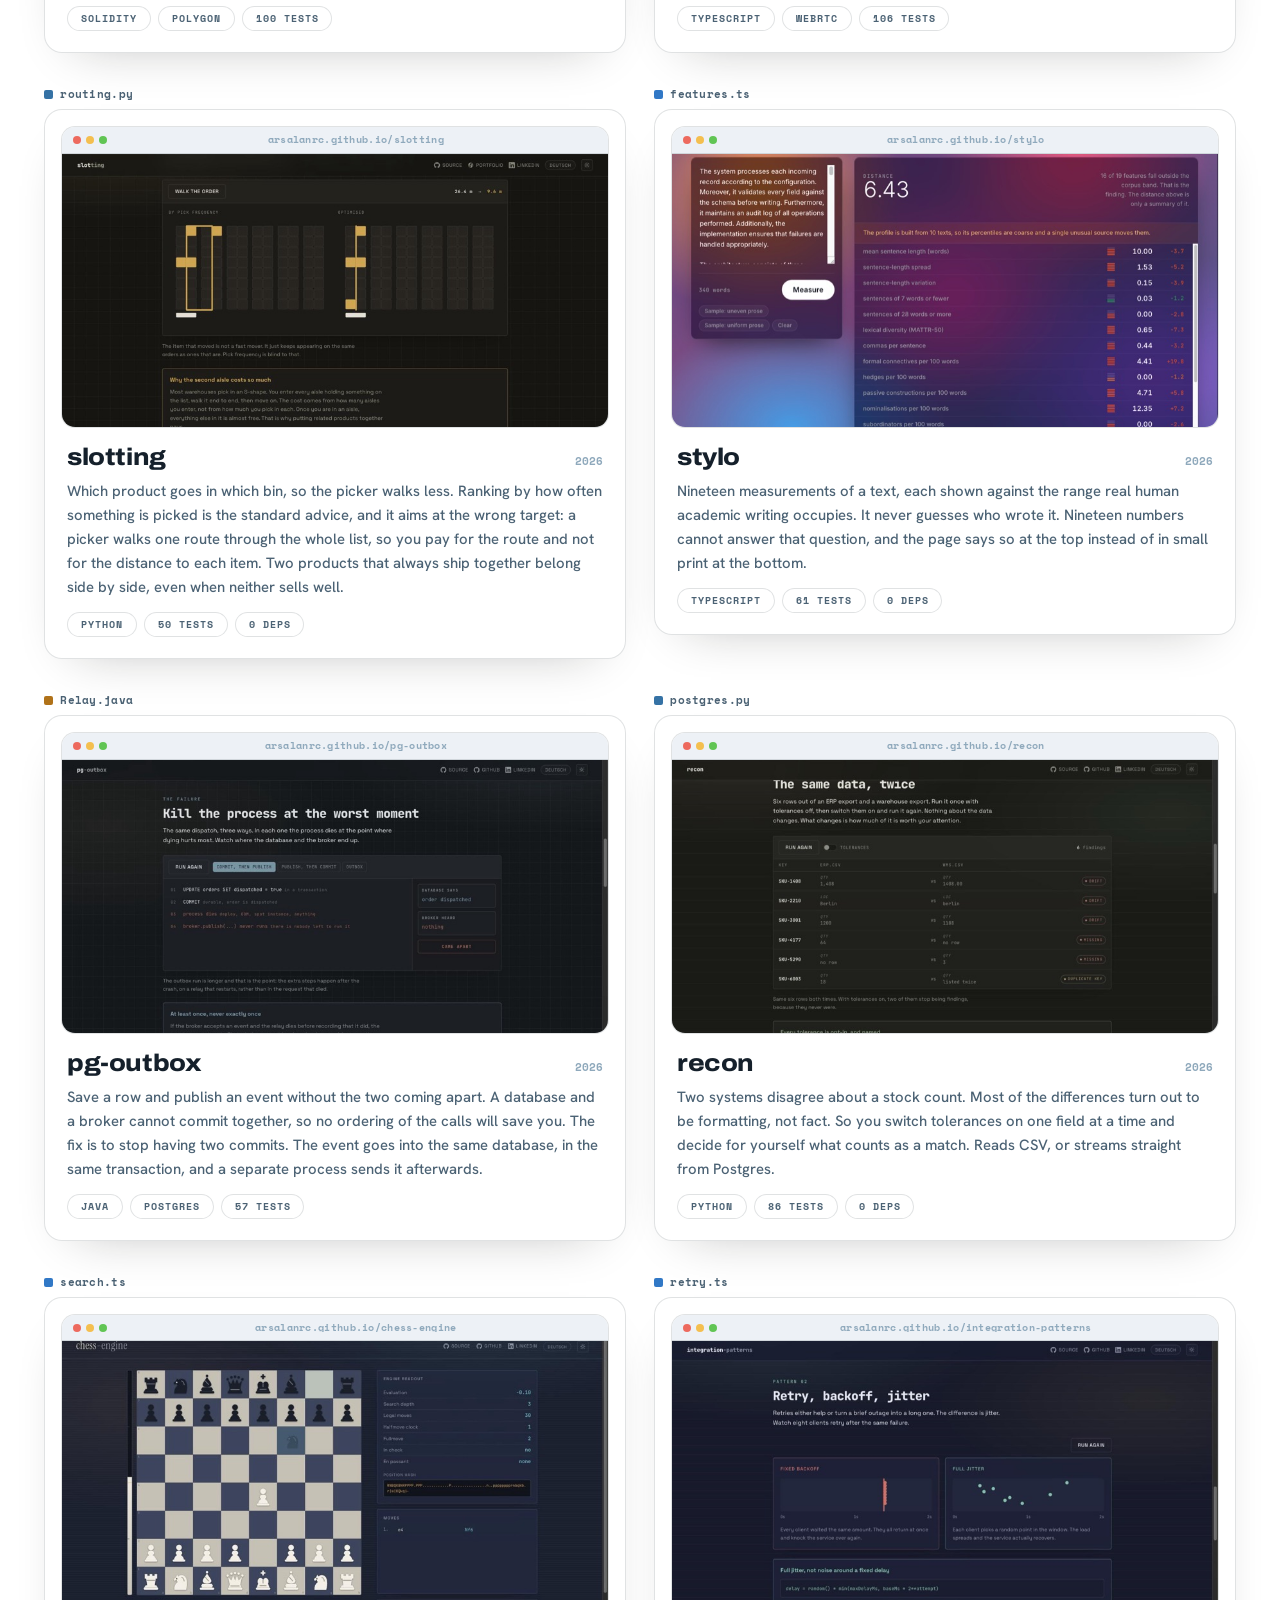
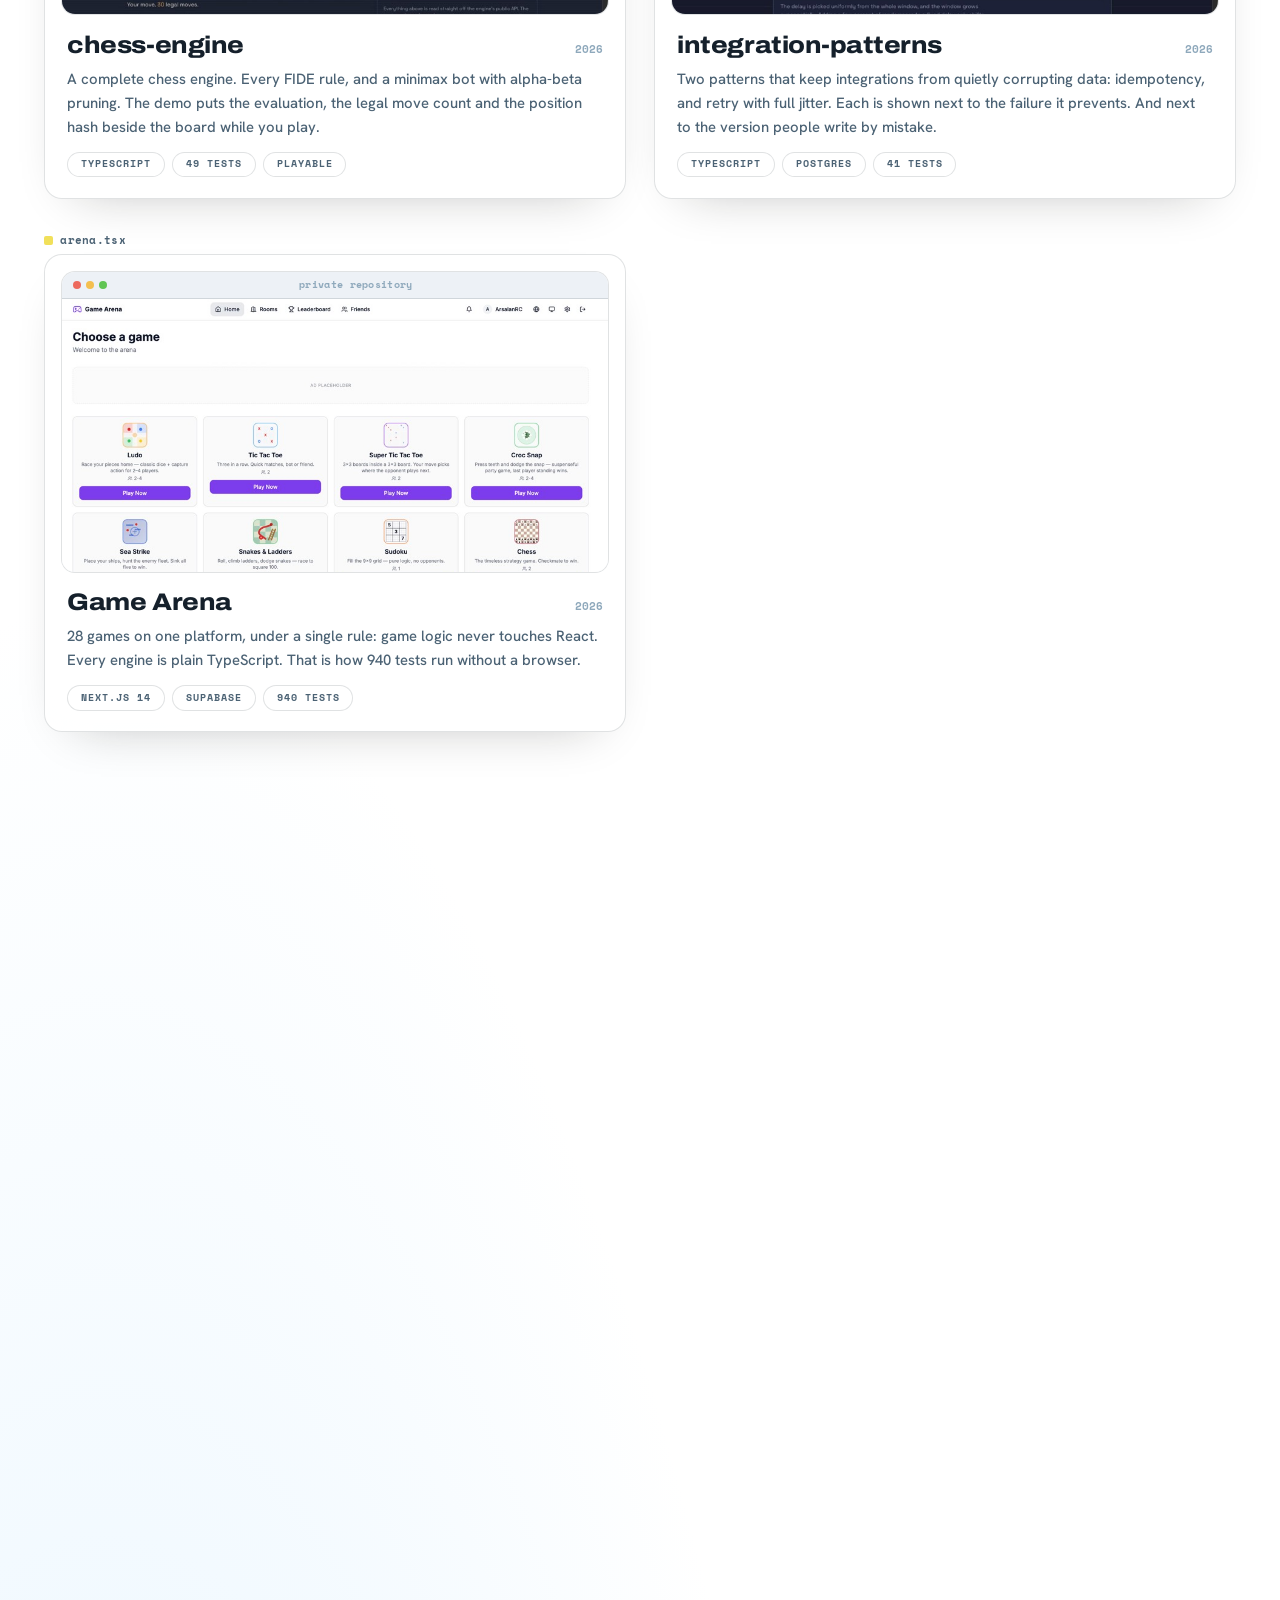
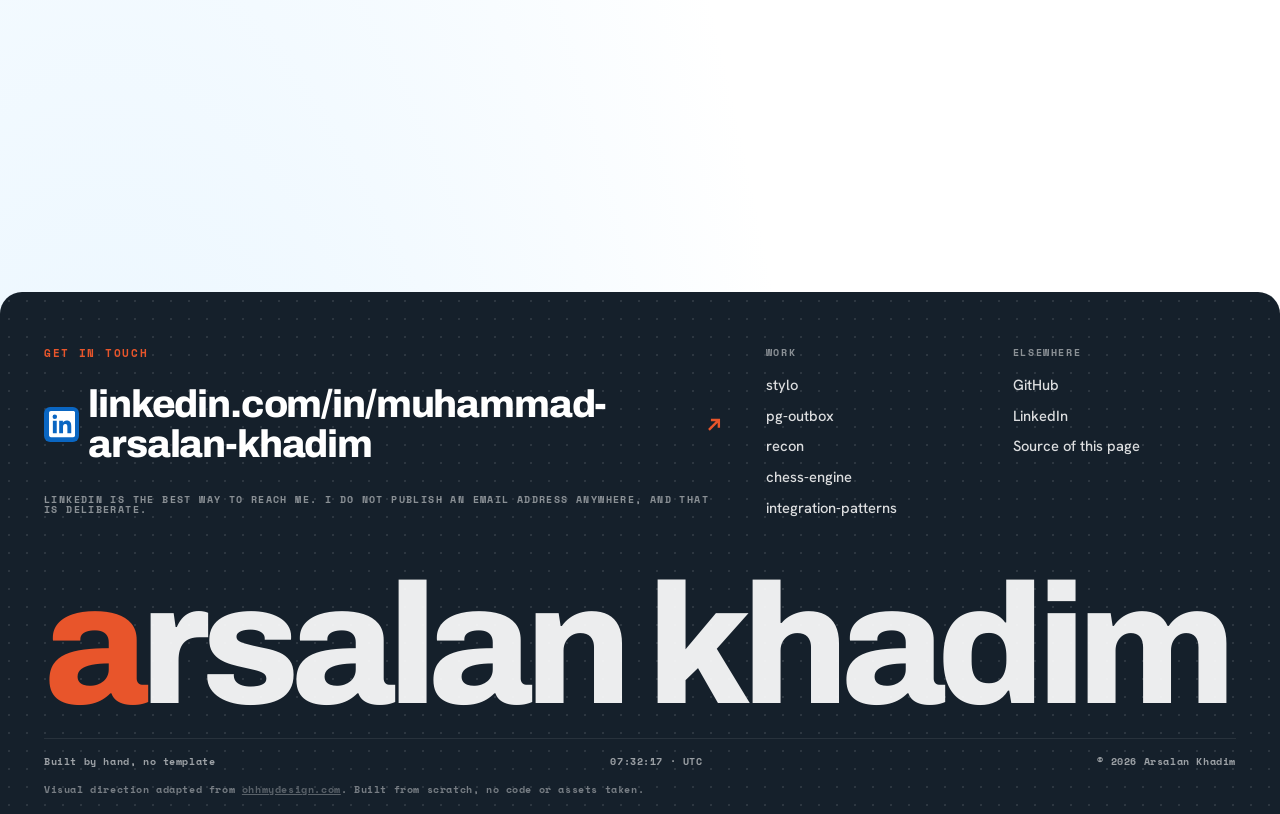
==== commit 50f9763c: "Add fanout to the work grid It went public today, so it takes the slot beside Arena Lounge. Card scr" ====
--- a/index.html
+++ b/index.html
@@ -204,6 +204,32 @@
       </div>
 
       <div class="reveal">
+        <span class="file f-java"><i></i>Fanout.java</span>
+        <a class="card" href="https://arsalanrc.github.io/fanout/" target="_blank" rel="noopener">
+          <div class="frame">
+            <div class="frame-bar">
+              <span class="lights"><i></i><i></i><i></i></span>
+              <span class="frame-url">arsalanrc.github.io/fanout</span>
+            </div>
+            <div class="frame-view">
+              <img src="./assets/cards/fanout-search.jpg" data-shot="fanout-search" alt="" loading="lazy" width="850" height="448">
+              <span class="frame-note" data-i18n="work.hover">hover to scroll</span>
+            </div>
+          </div>
+          <div class="work-head">
+            <h3>fanout</h3>
+            <span class="year">2026</span>
+          </div>
+          <p data-i18n="work.fanout"></p>
+          <div class="chips">
+            <span class="chip chip-mono">Java</span>
+            <span class="chip chip-mono">2 services</span>
+            <span class="chip chip-mono">138 tests</span>
+          </div>
+        </a>
+      </div>
+
+      <div class="reveal">
         <span class="file f-sol"><i></i>Plinth.sol</span>
         <a class="card" href="https://arsalanrc.github.io/plinth/" target="_blank" rel="noopener">
           <div class="frame">
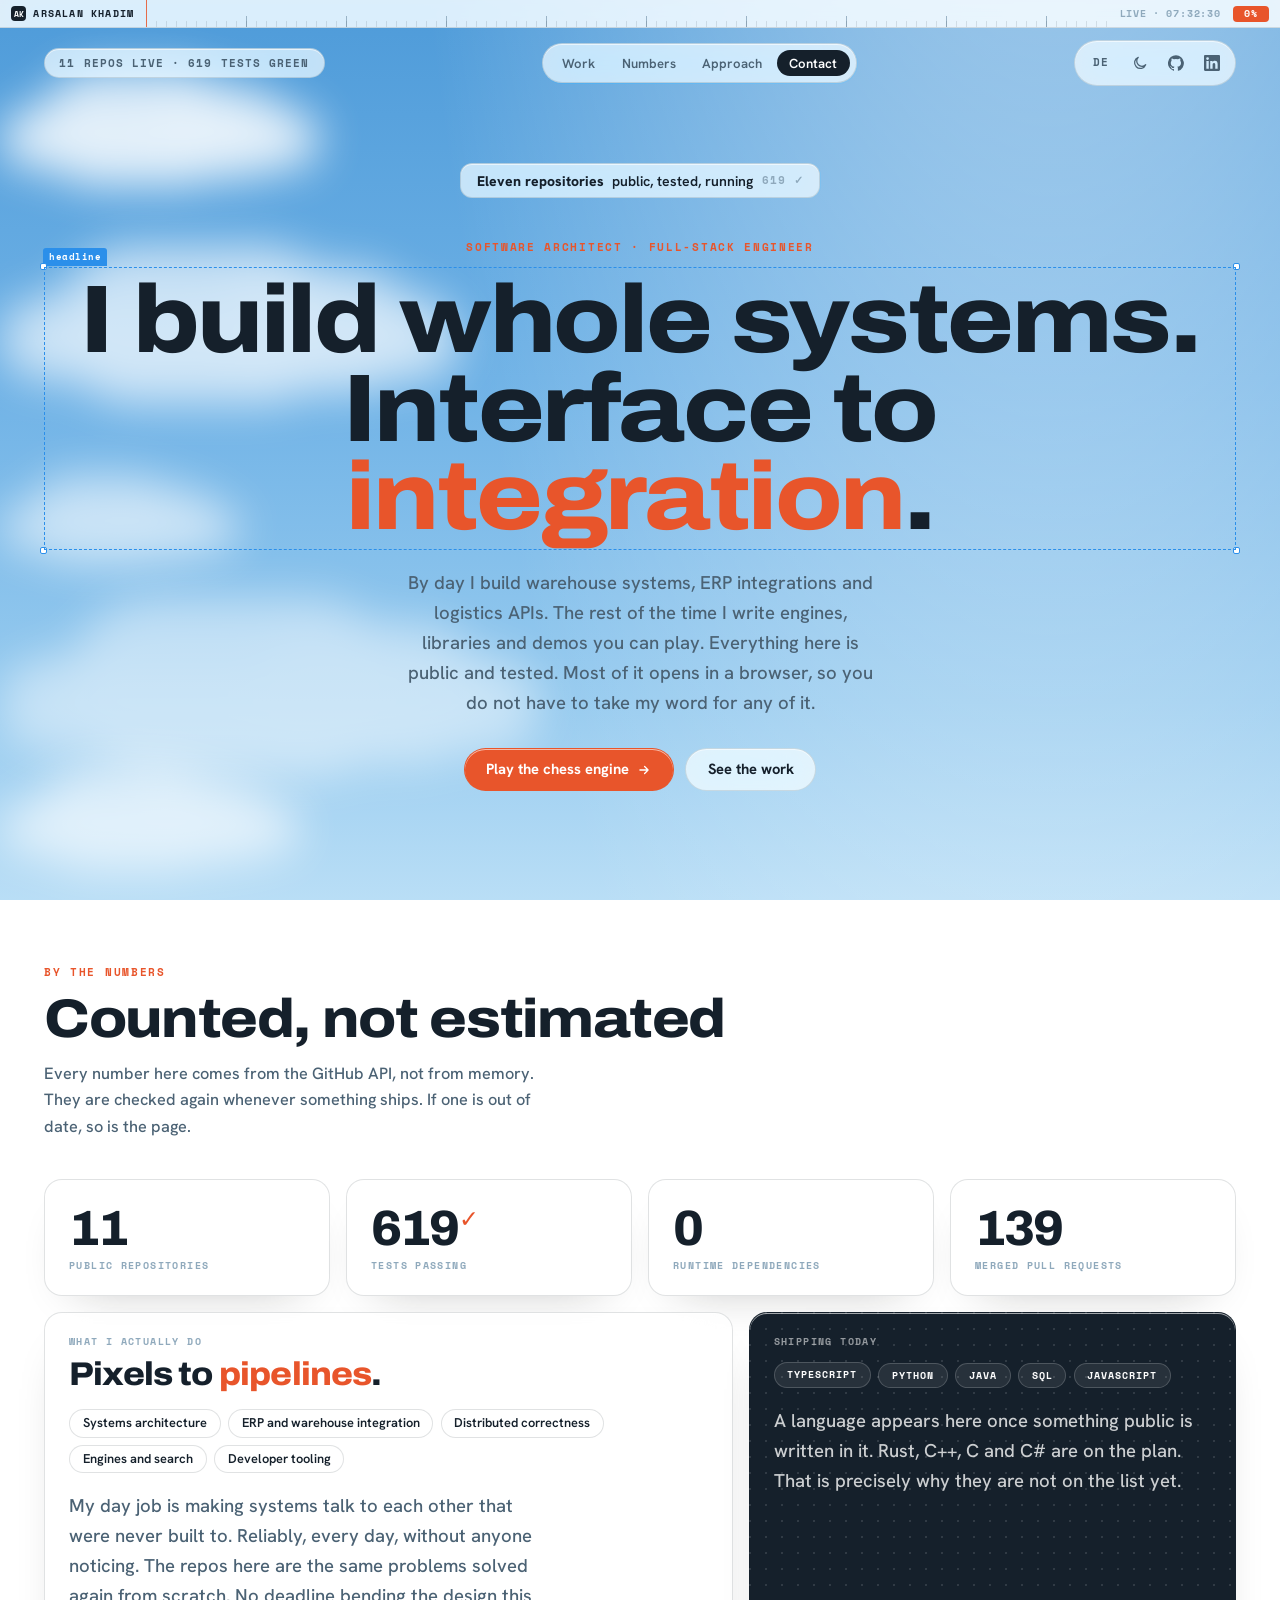
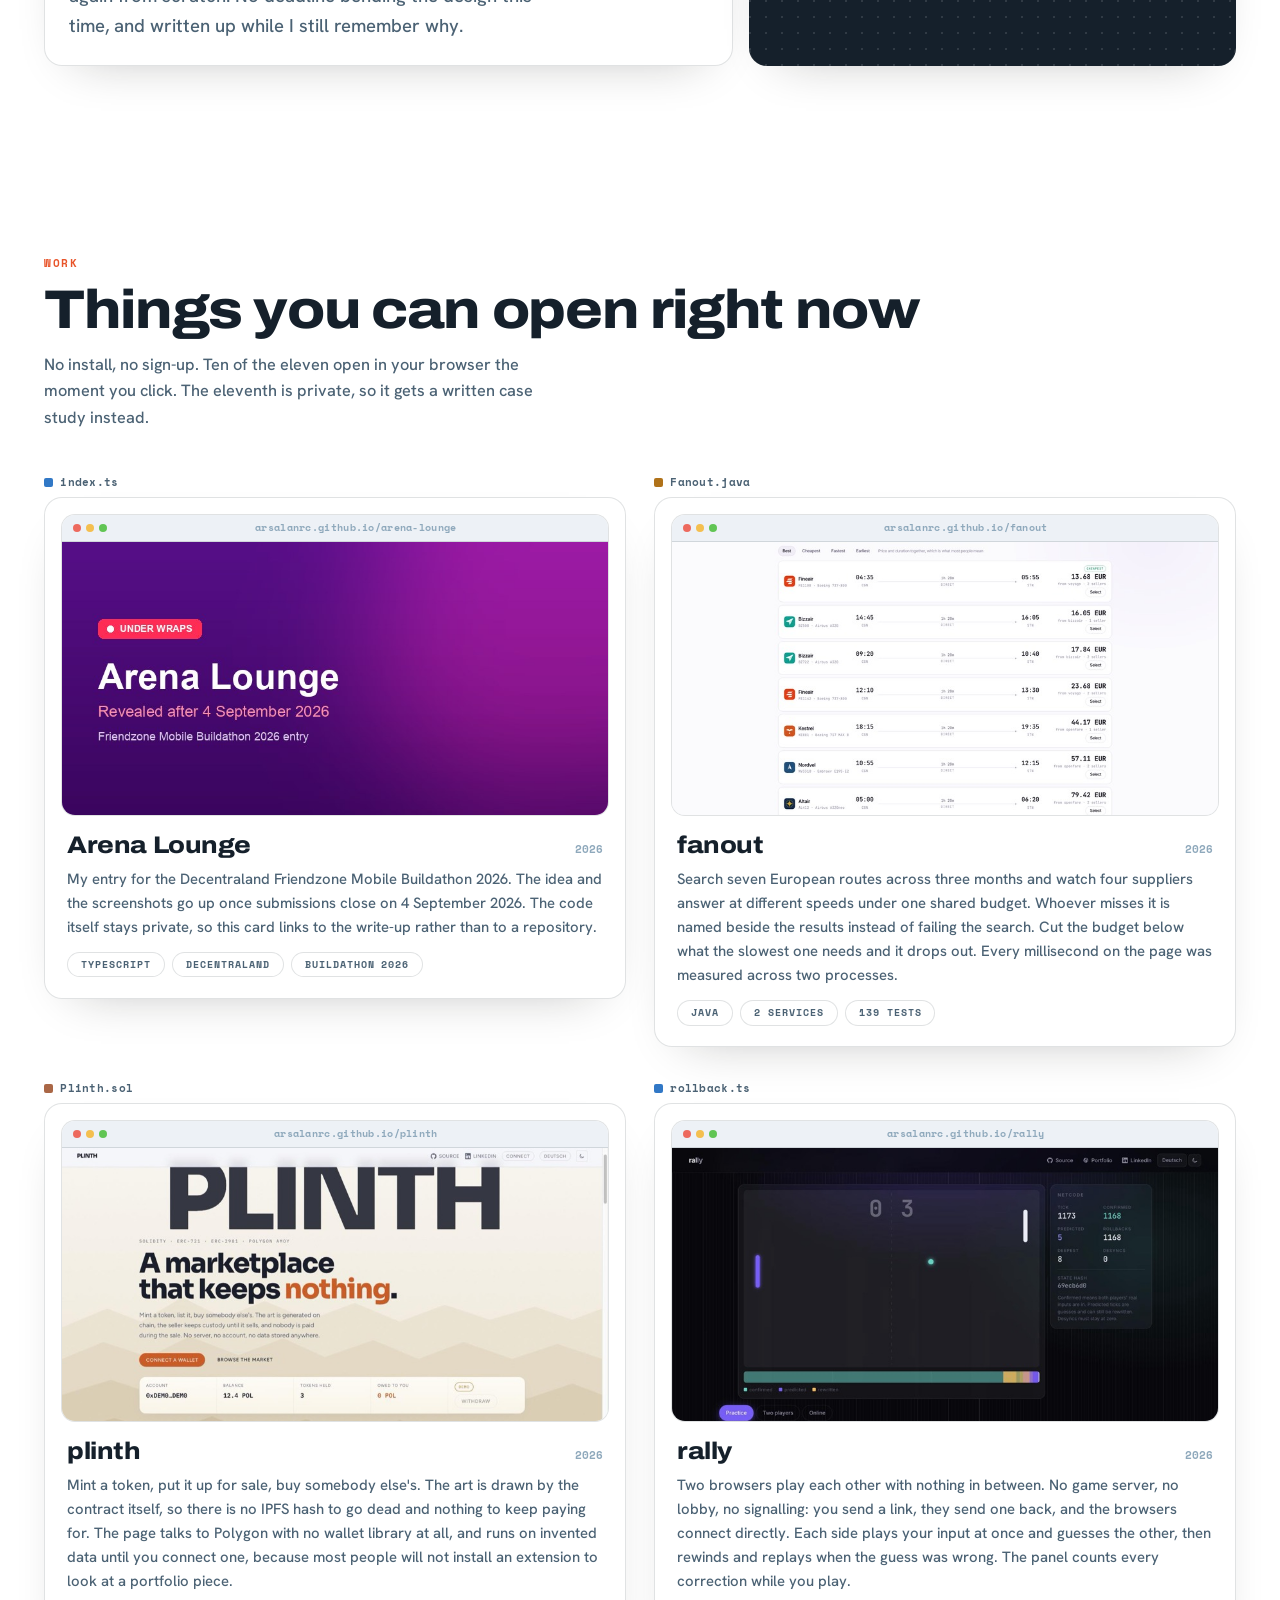
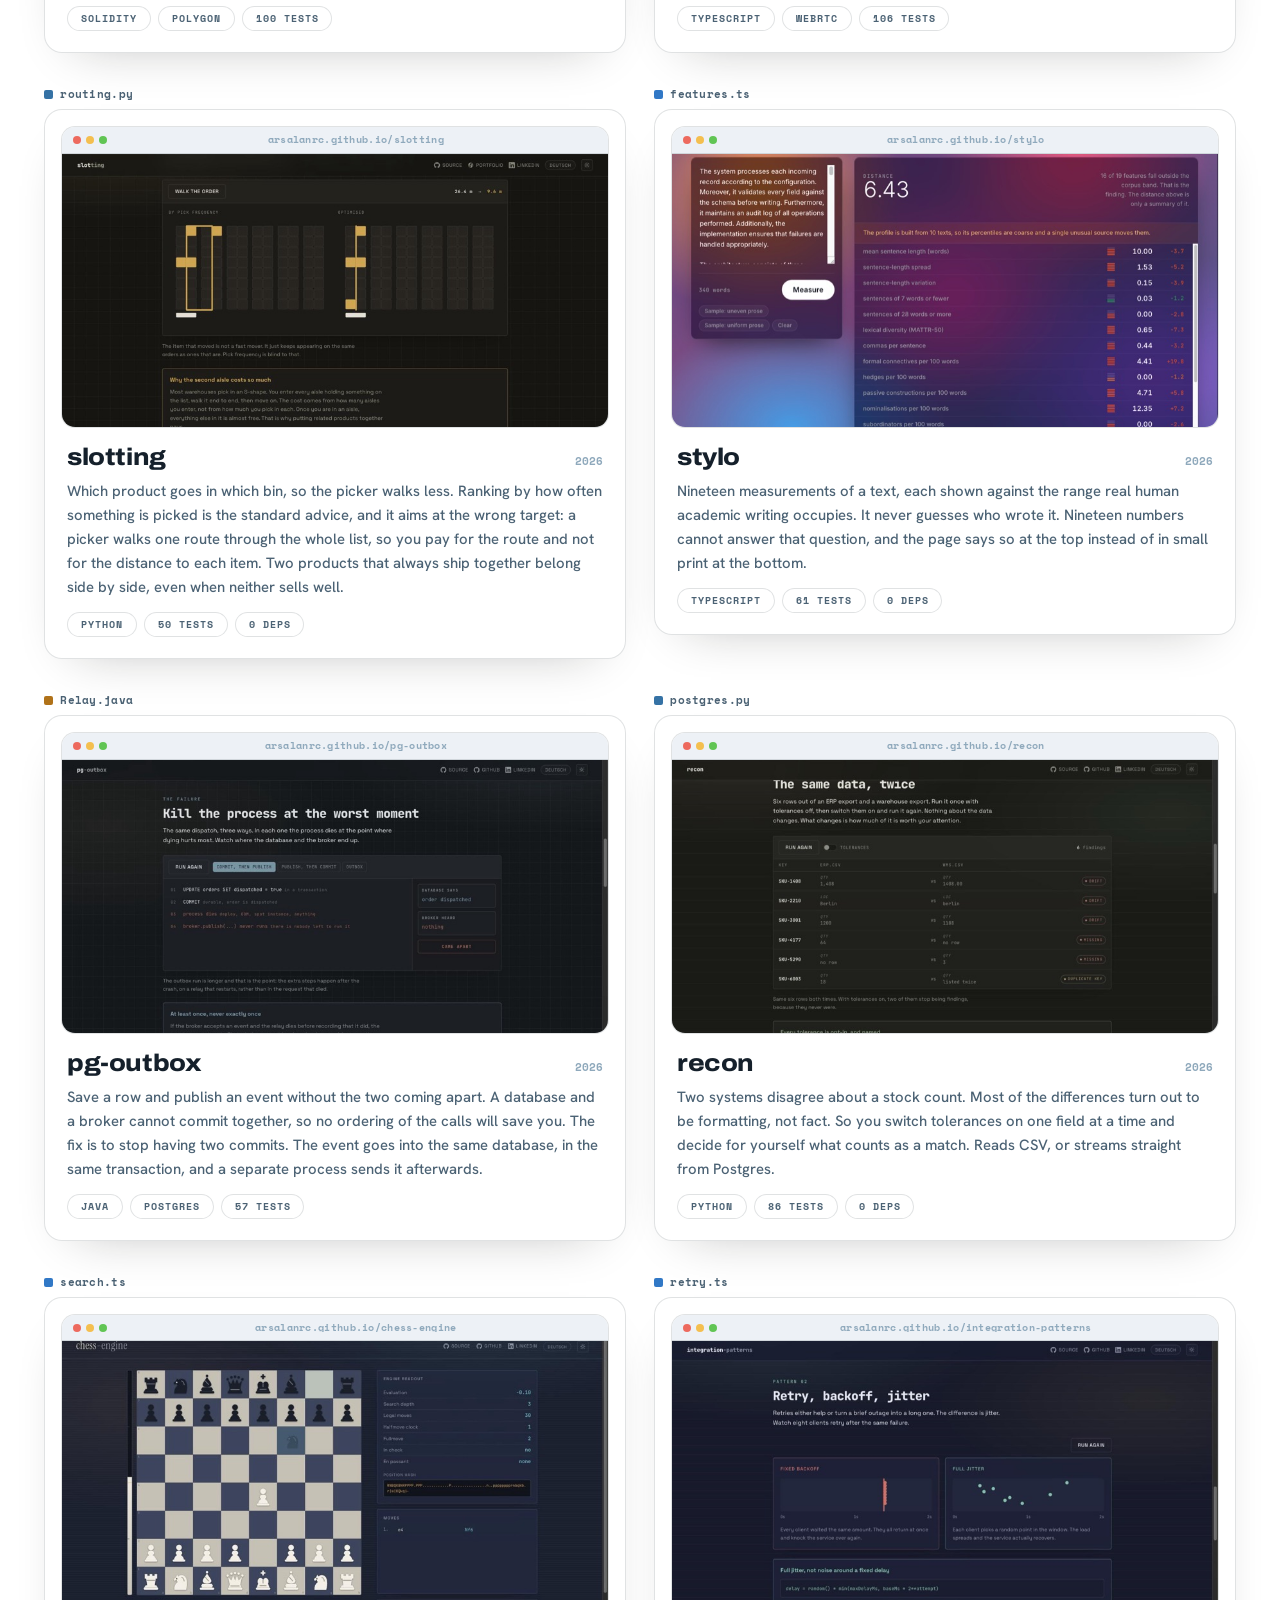
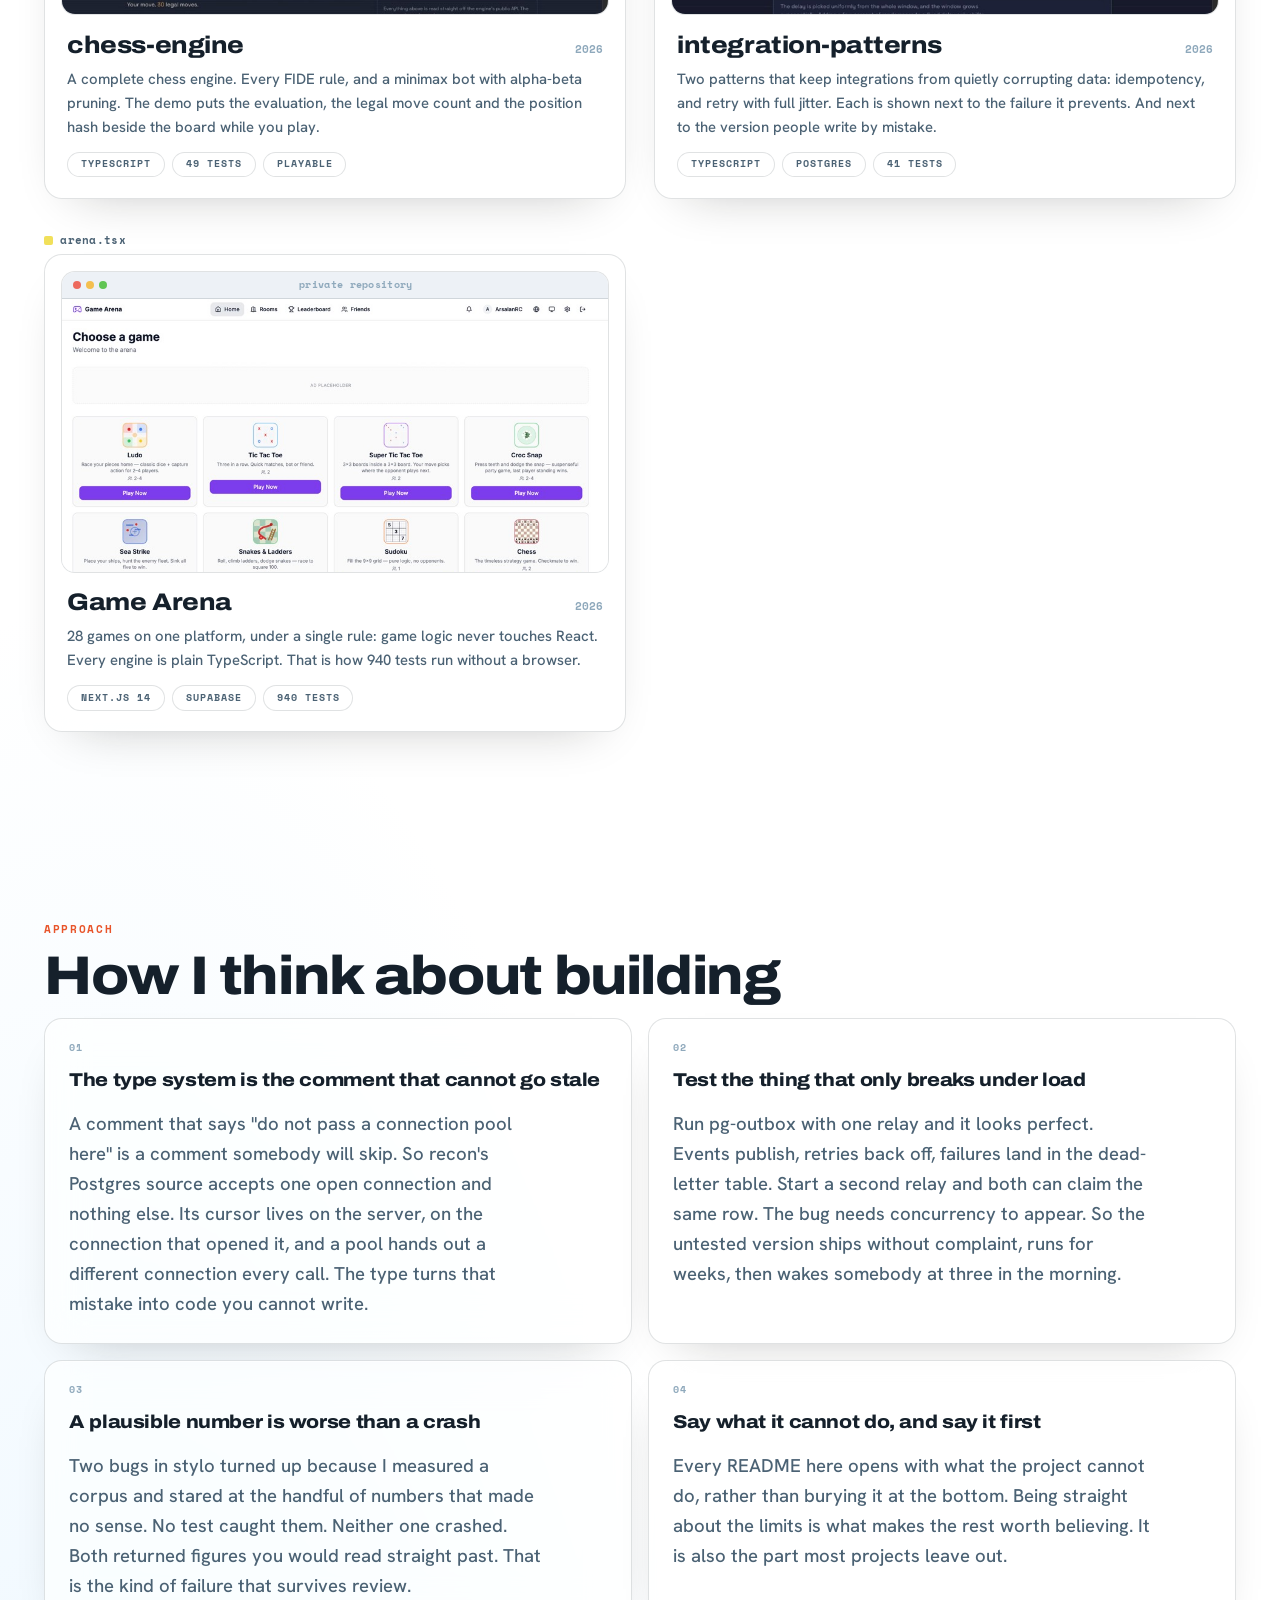
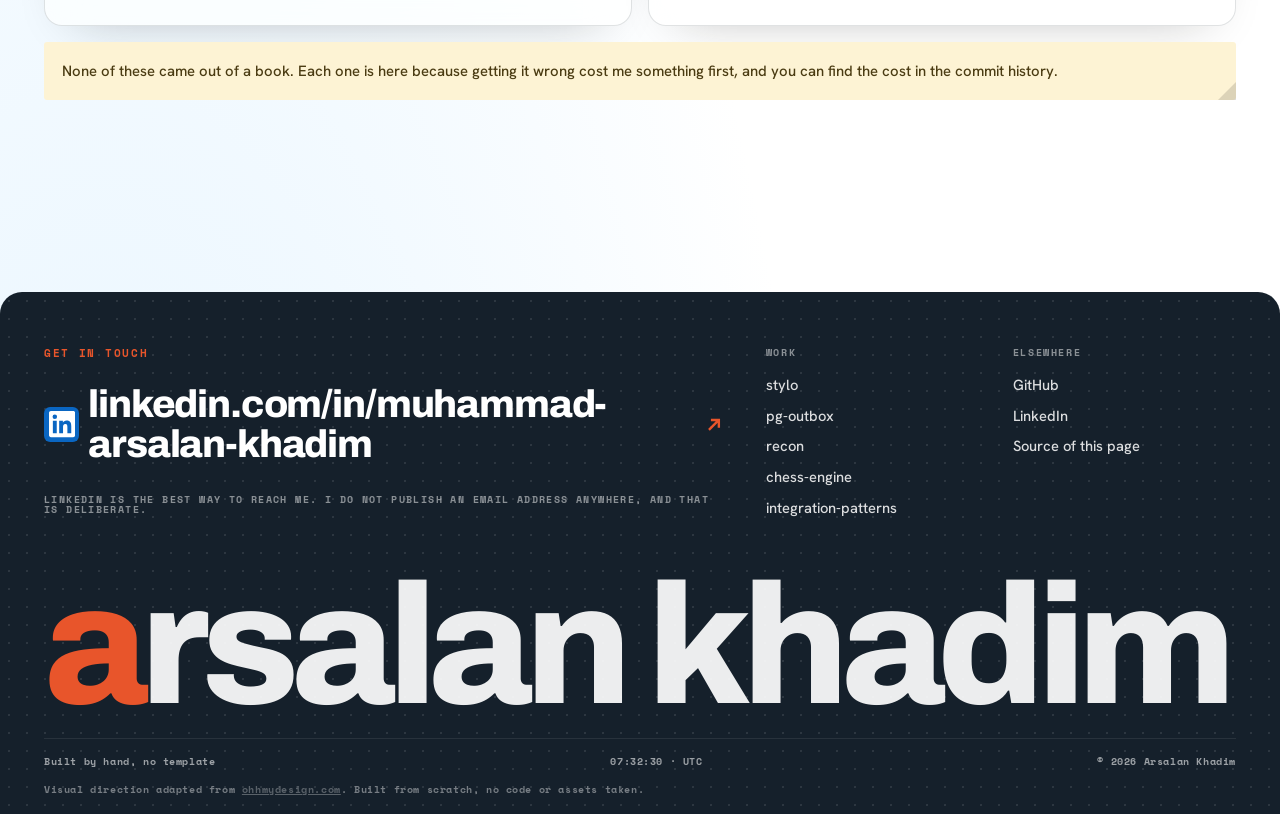
==== commit 3b283352: "Refresh the fanout card: new shots, 139 tests, seven routes" ====
--- a/index.html
+++ b/index.html
@@ -224,7 +224,7 @@
           <div class="chips">
             <span class="chip chip-mono">Java</span>
             <span class="chip chip-mono">2 services</span>
-            <span class="chip chip-mono">138 tests</span>
+            <span class="chip chip-mono">139 tests</span>
           </div>
         </a>
       </div>
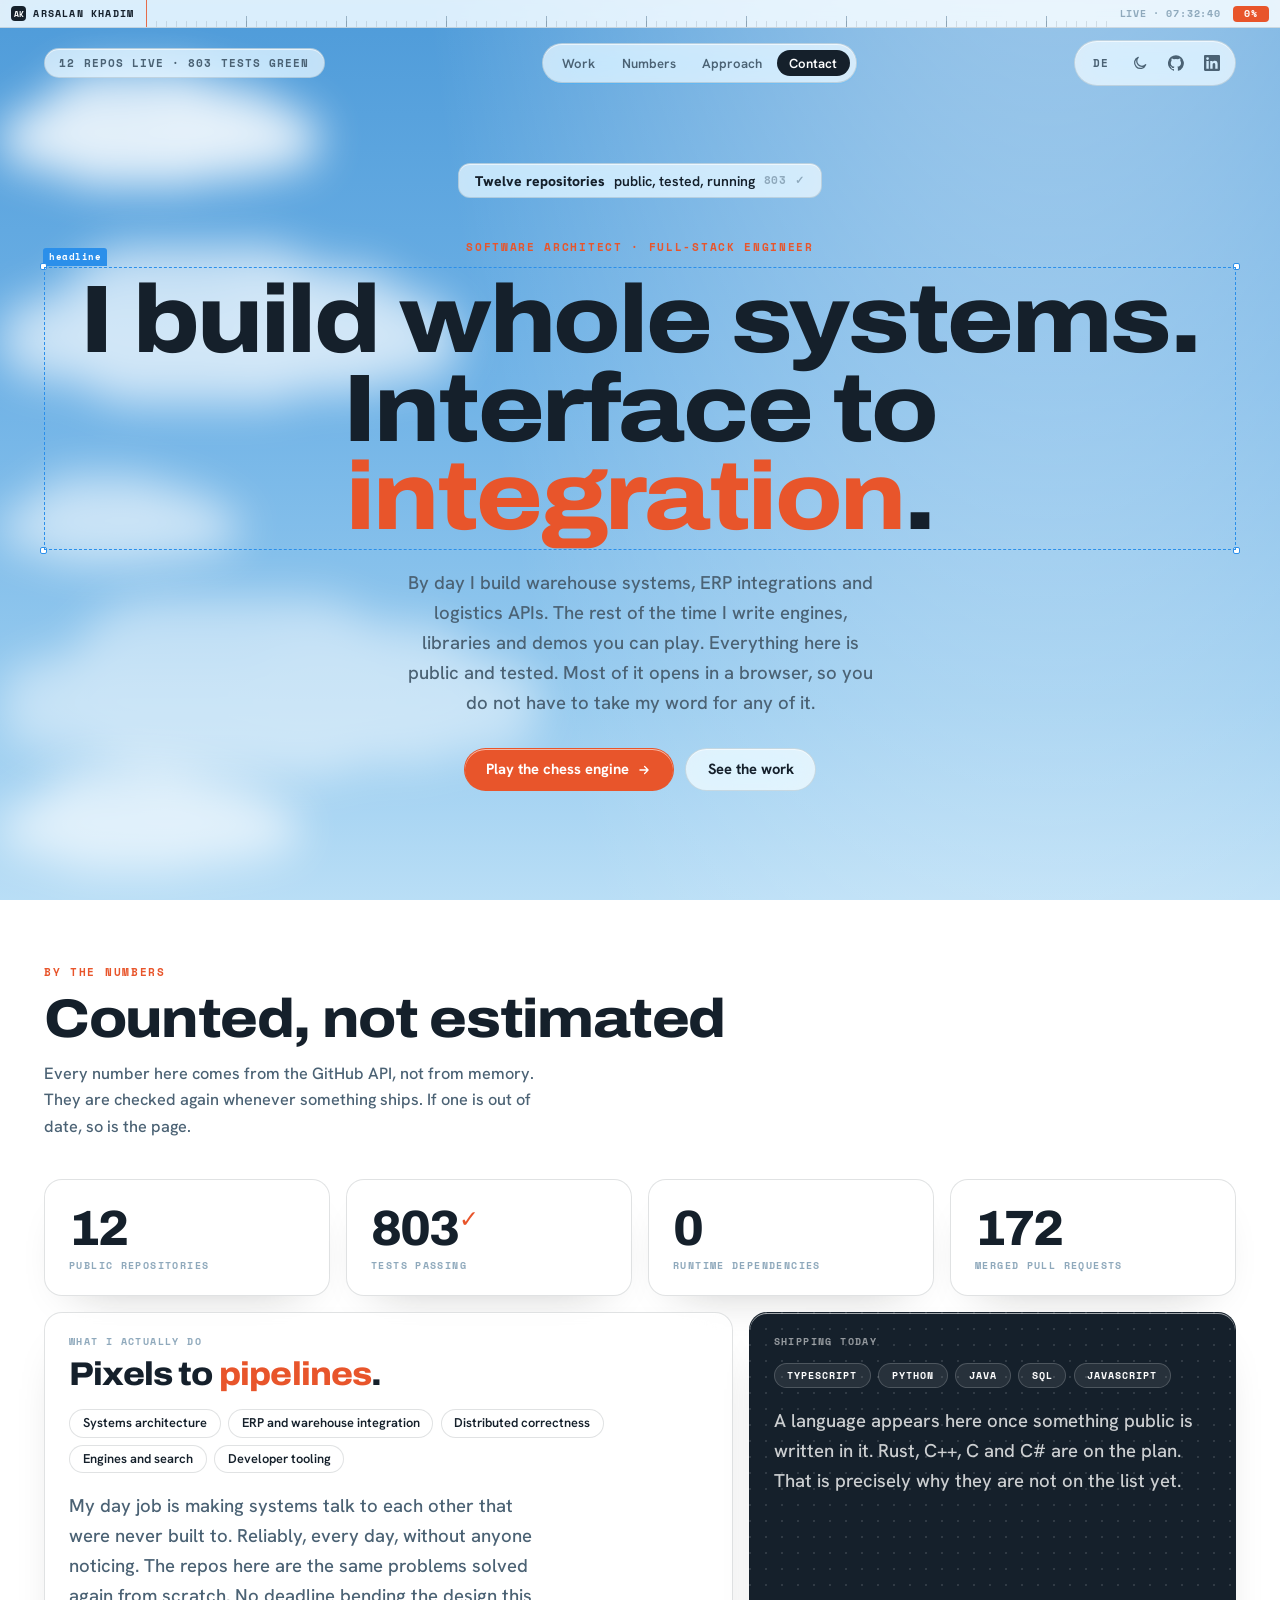
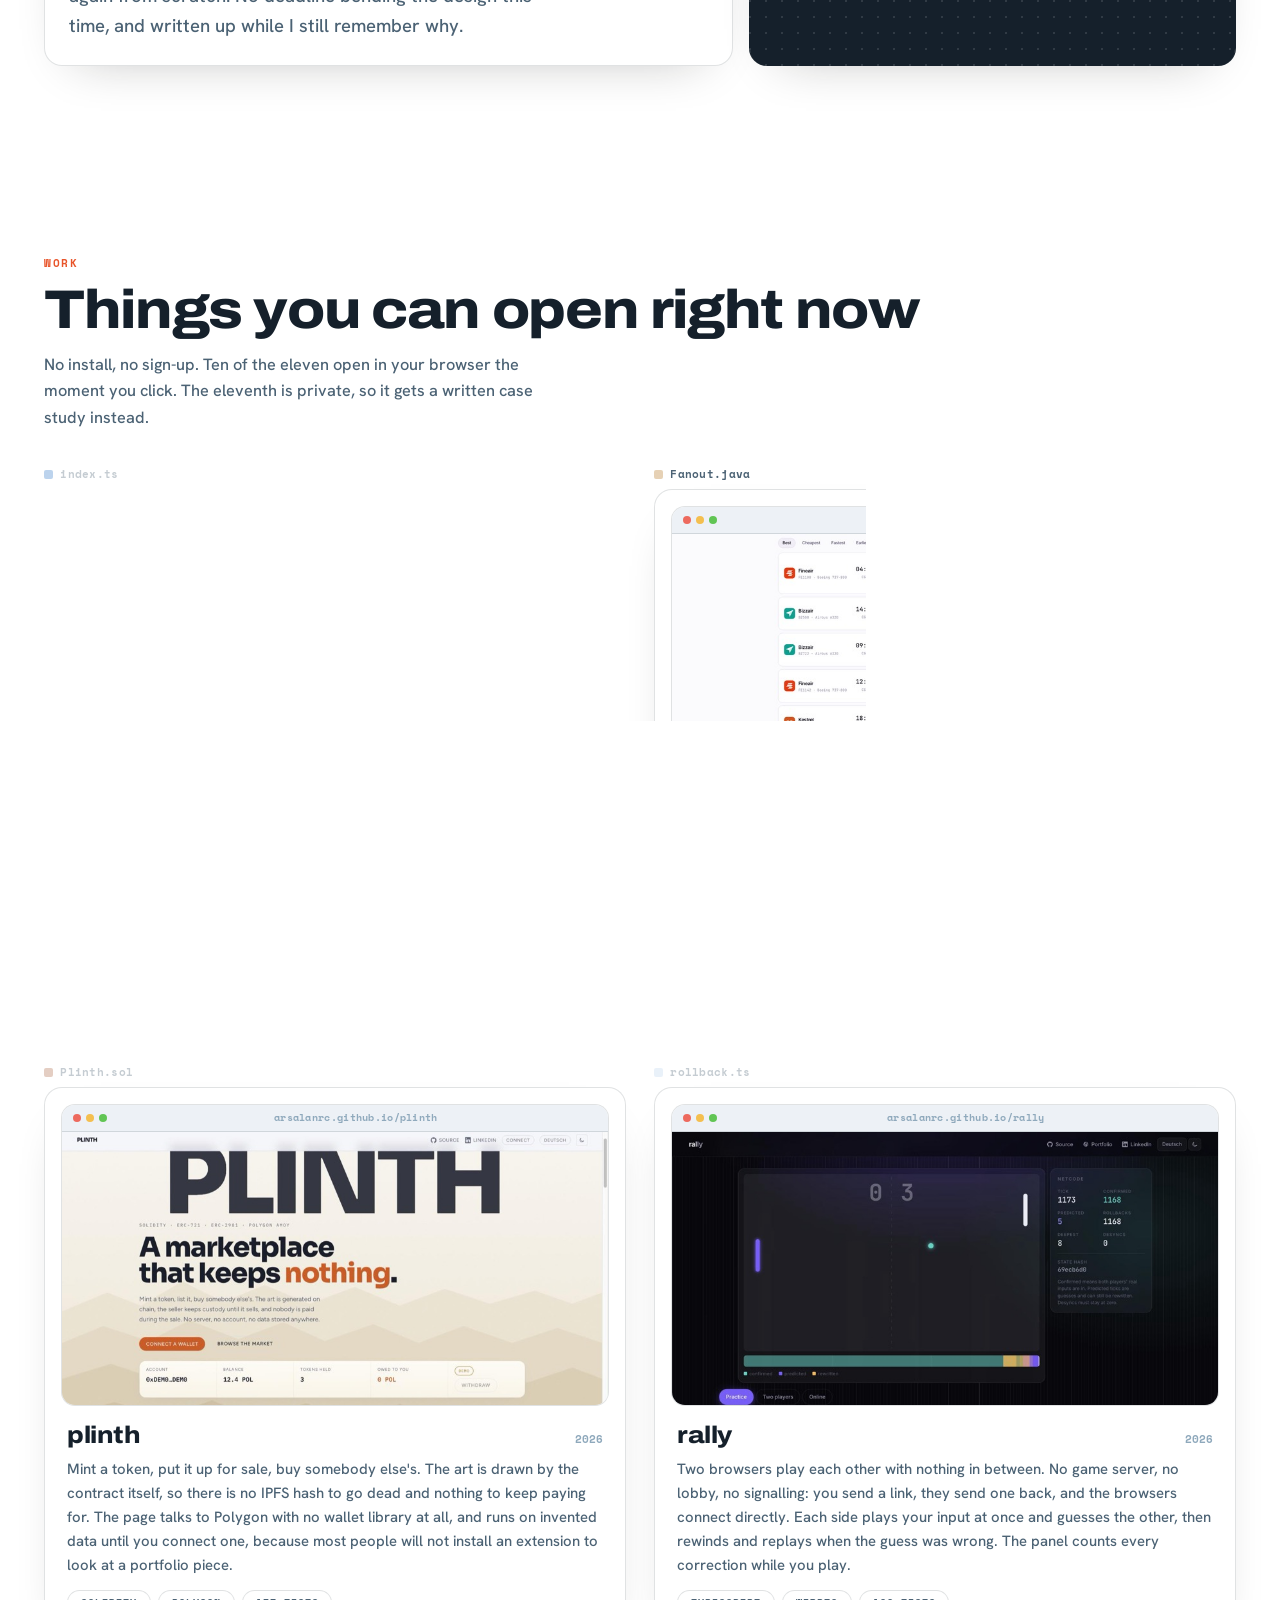
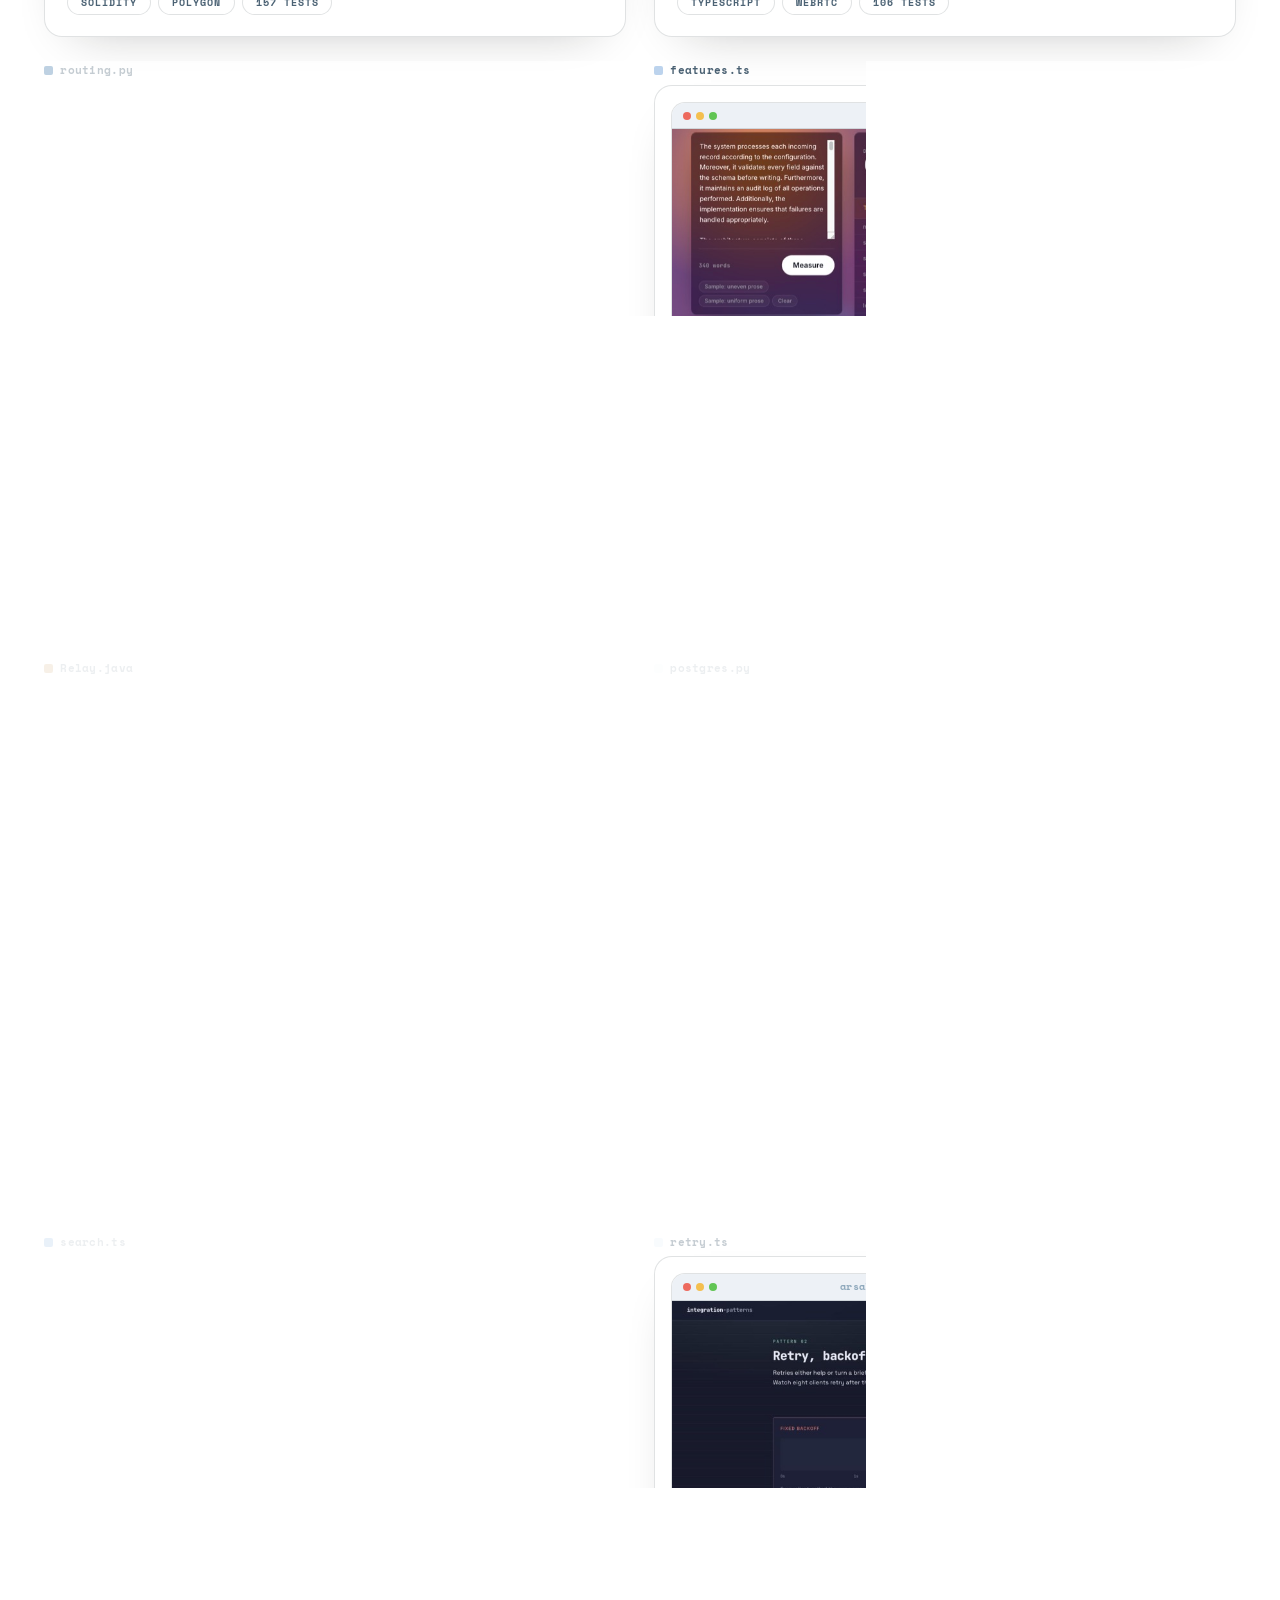
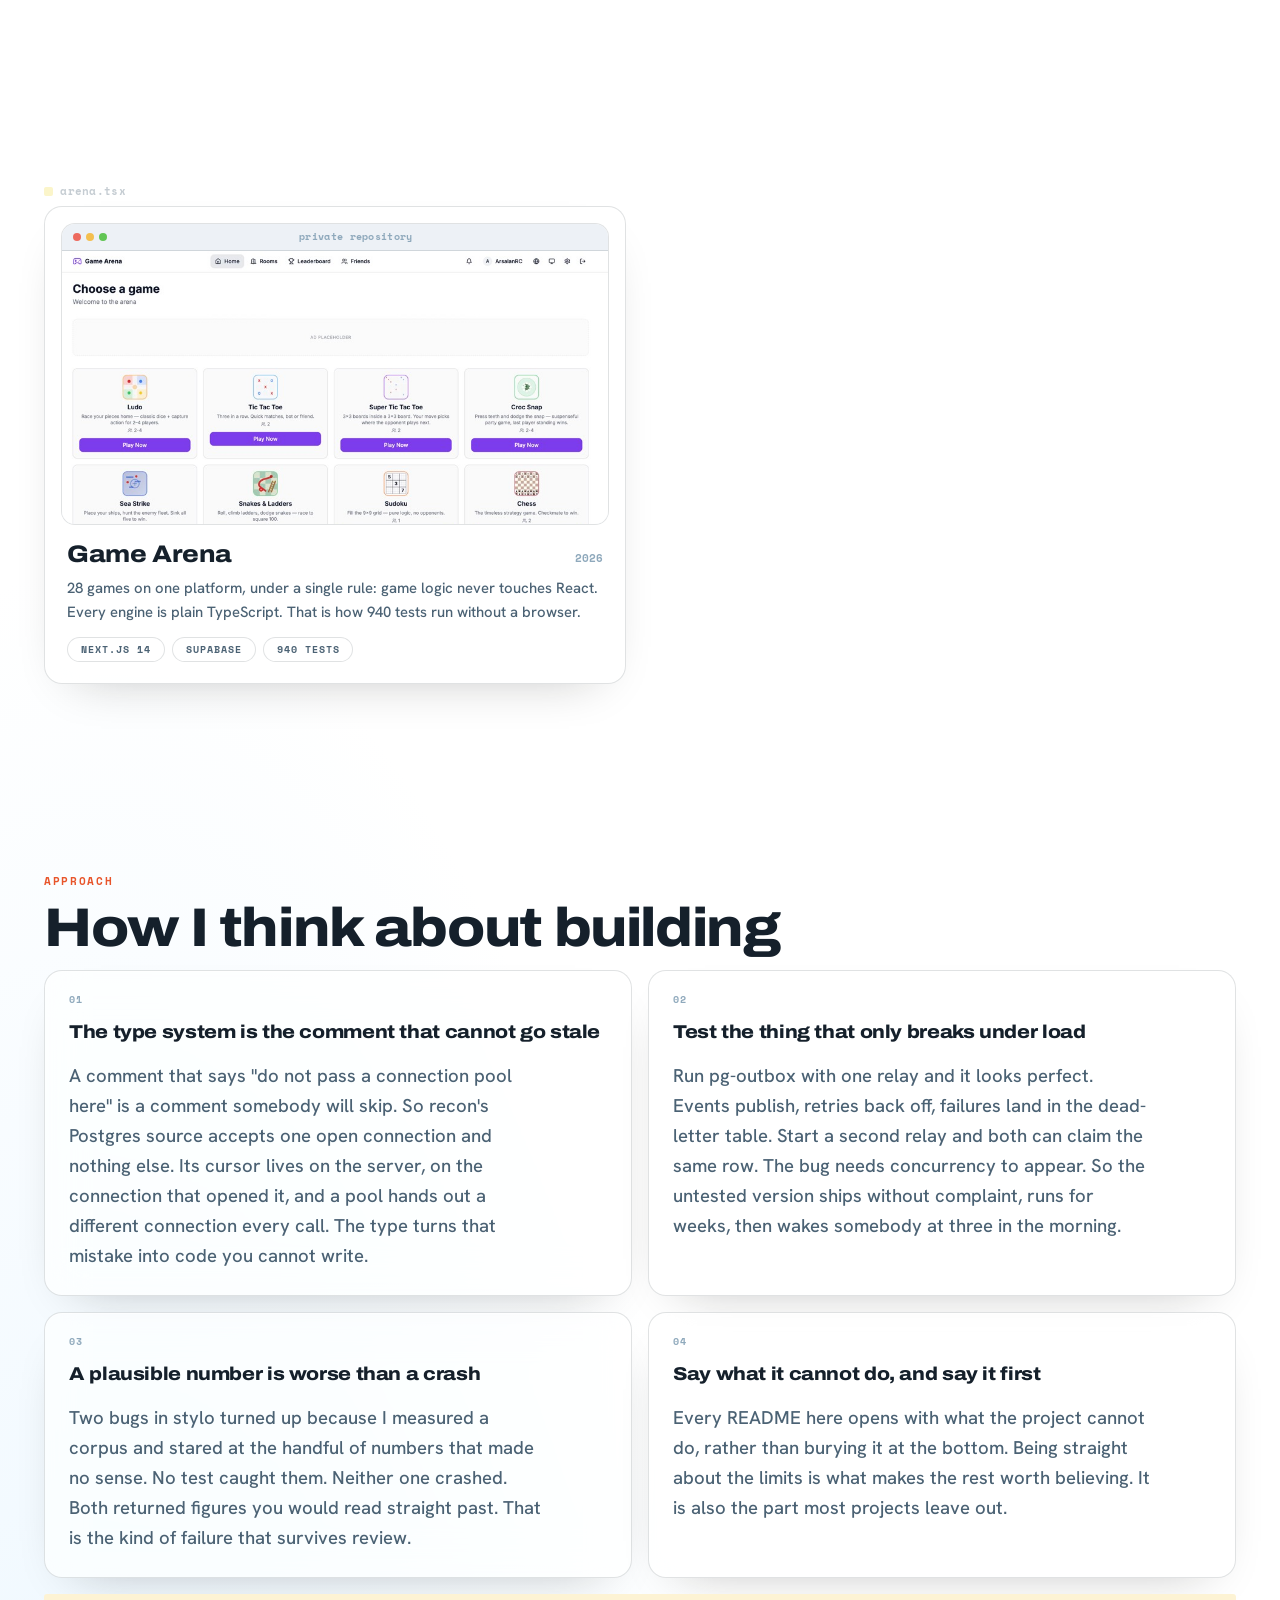
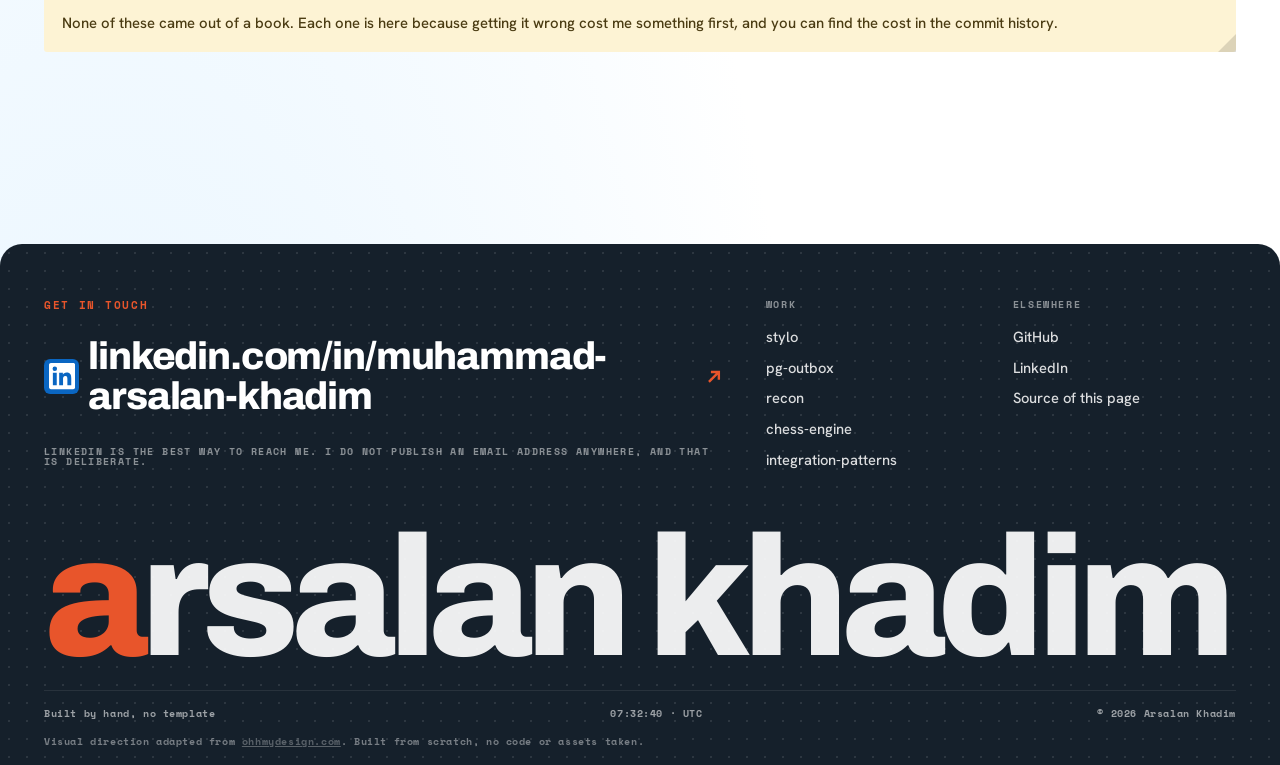
==== commit 86c25252: "Recount the tiles: 12 repos, 803 tests, 172 merged PRs" ====
--- a/index.html
+++ b/index.html
@@ -54,7 +54,7 @@
 
 <header class="chrome">
   <div class="pill pill-status">
-    <span data-i18n="chrome.status">11 repos live · 619 tests green</span>
+    <span data-i18n="chrome.status">12 repos live · 803 tests green</span>
   </div>
 
   <nav class="pill pill-nav" aria-label="Sections">
@@ -84,9 +84,9 @@
   <!-- ------------------------------------------------------------- hero -- -->
   <section class="hero wrap">
     <div class="badge reveal">
-      <b data-i18n="hero.badgeStrong">Eleven repositories</b>
+      <b data-i18n="hero.badgeStrong">Twelve repositories</b>
       <span data-i18n="hero.badgeRest">public, tested, running</span>
-      <span class="m">619 ✓</span>
+      <span class="m">803 ✓</span>
     </div>
 
     <p class="eyebrow reveal" data-i18n="hero.kicker">Software architect · Full-stack engineer</p>
@@ -117,11 +117,11 @@
 
     <div class="bento">
       <div class="card s3 stat reveal">
-        <b>11</b>
+        <b>12</b>
         <span class="label" data-i18n="numbers.repos">Public repositories</span>
       </div>
       <div class="card s3 stat reveal">
-        <b>619<sup>✓</sup></b>
+        <b>803<sup>✓</sup></b>
         <span class="label" data-i18n="numbers.tests">Tests passing</span>
       </div>
       <div class="card s3 stat reveal">
@@ -138,7 +138,7 @@
              102: rally shipped in seven pull requests and the profile and this
              site followed in four. Recount at the END of a session that ships,
              not only at the start, and expect to do it more than once. -->
-        <b>139</b>
+        <b>172</b>
         <span class="label" data-i18n="numbers.prs">Merged pull requests</span>
       </div>
 
@@ -224,7 +224,7 @@
           <div class="chips">
             <span class="chip chip-mono">Java</span>
             <span class="chip chip-mono">2 services</span>
-            <span class="chip chip-mono">139 tests</span>
+            <span class="chip chip-mono">159 tests</span>
           </div>
         </a>
       </div>
@@ -250,7 +250,7 @@
           <div class="chips">
             <span class="chip chip-mono">Solidity</span>
             <span class="chip chip-mono">Polygon</span>
-            <span class="chip chip-mono">100 tests</span>
+            <span class="chip chip-mono">157 tests</span>
           </div>
         </a>
       </div>
@@ -405,7 +405,7 @@
           <p data-i18n="work.chess"></p>
           <div class="chips">
             <span class="chip chip-mono">TypeScript</span>
-            <span class="chip chip-mono">49 tests</span>
+            <span class="chip chip-mono">77 tests</span>
             <span class="chip chip-mono">playable</span>
           </div>
         </a>
@@ -432,7 +432,7 @@
           <div class="chips">
             <span class="chip chip-mono">TypeScript</span>
             <span class="chip chip-mono">Postgres</span>
-            <span class="chip chip-mono">41 tests</span>
+            <span class="chip chip-mono">50 tests</span>
           </div>
         </a>
       </div>
--- a/style.css
+++ b/style.css
@@ -745,7 +745,18 @@
 
 .work { display: grid; gap: clamp(1.25rem, 3vw, 1.75rem); grid-template-columns: repeat(2, minmax(0, 1fr)); }
 
-.work .card { padding: 1rem; }
+/*
+  Every card in a row ends on the same line.
+
+  The grid stretches its items, but the card inside was `display: block` and
+  sized itself to its own content, so a three line blurb sat higher than a five
+  line one and the set read as ragged. Flex down the column, with the chips
+  pushed to the bottom, so the previews line up at the top and the tags line up
+  at the foot whatever the text does in between.
+*/
+.work .reveal { display: flex; flex-direction: column; }
+.work .card { padding: 1rem; flex: 1; display: flex; flex-direction: column; }
+.work .chips { margin-top: auto; }
 .work-head { display: flex; align-items: baseline; gap: .6rem; margin: .95rem .4rem 0; }
 .work-head h3 { font-size: clamp(1.15rem, 2vw, 1.5rem); }
 .work-head .year { margin-left: auto; font: 700 .66rem/1 var(--mono); color: var(--faint); }
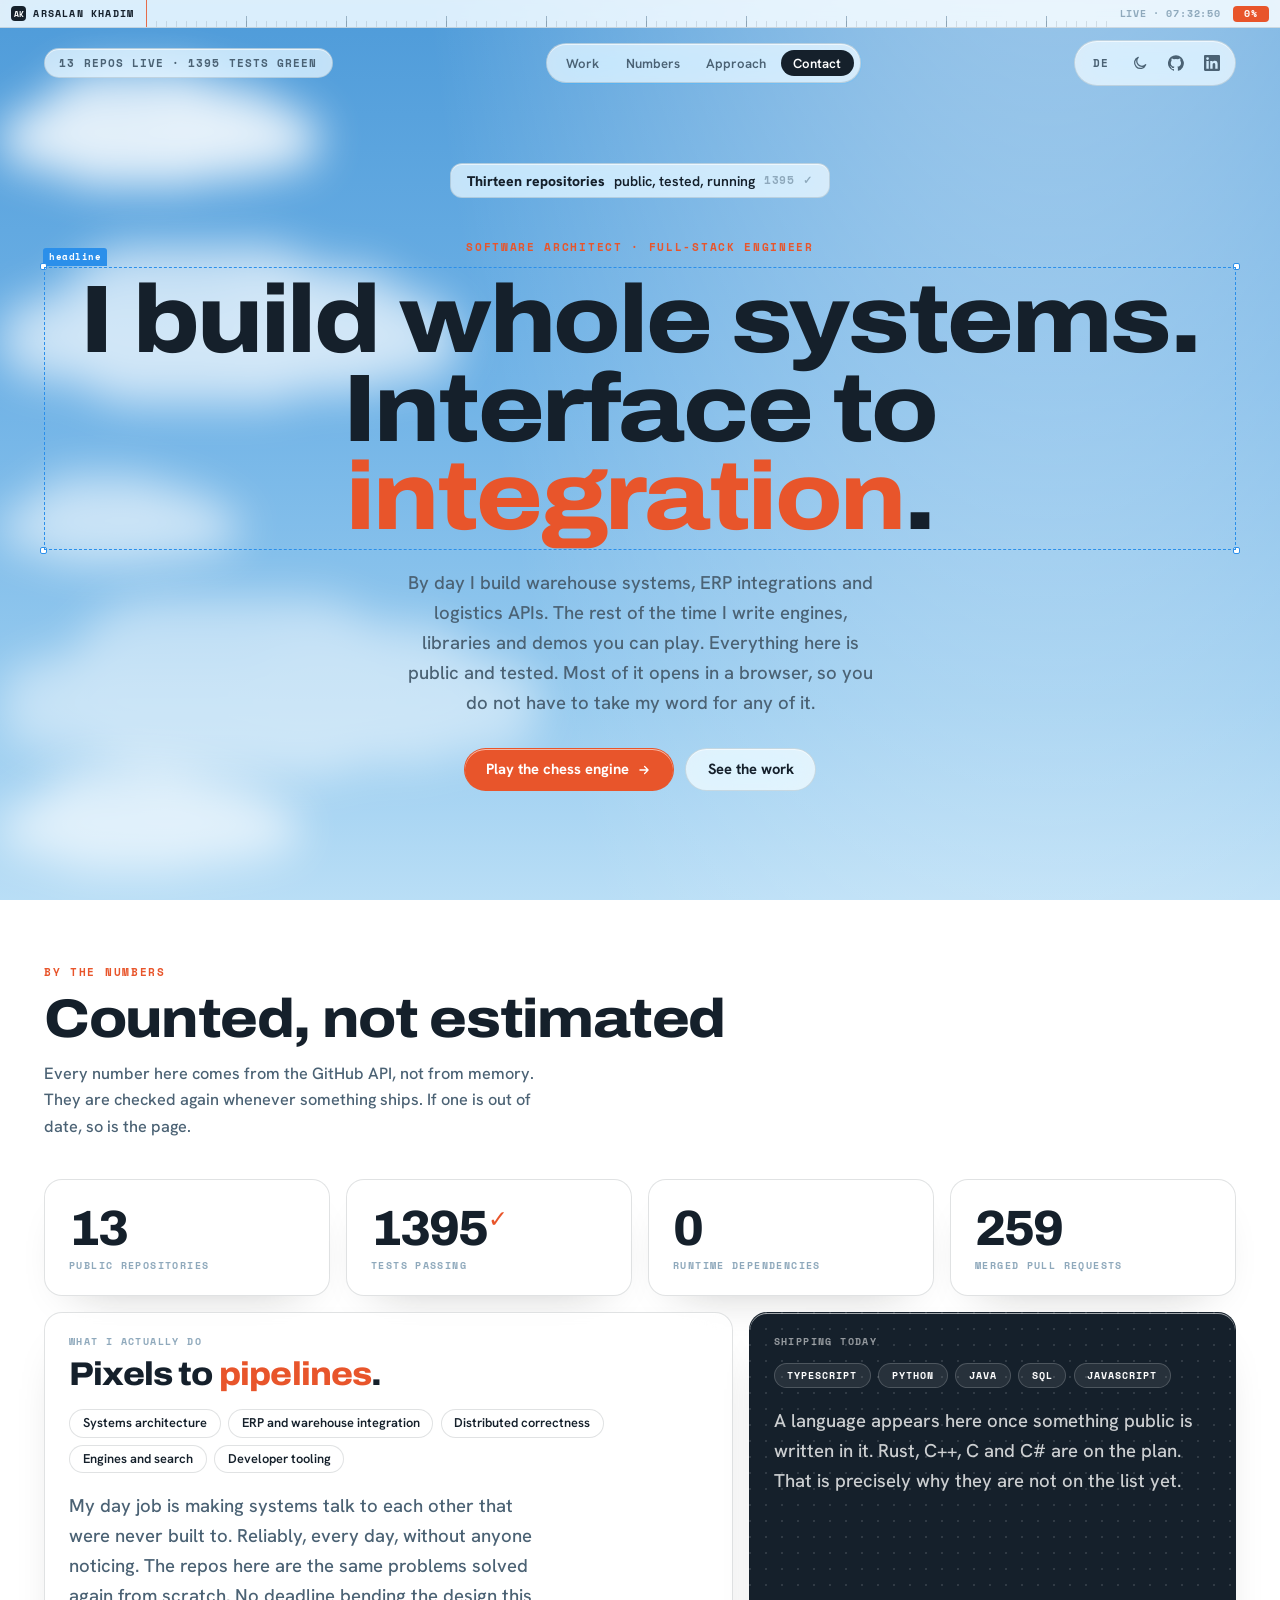
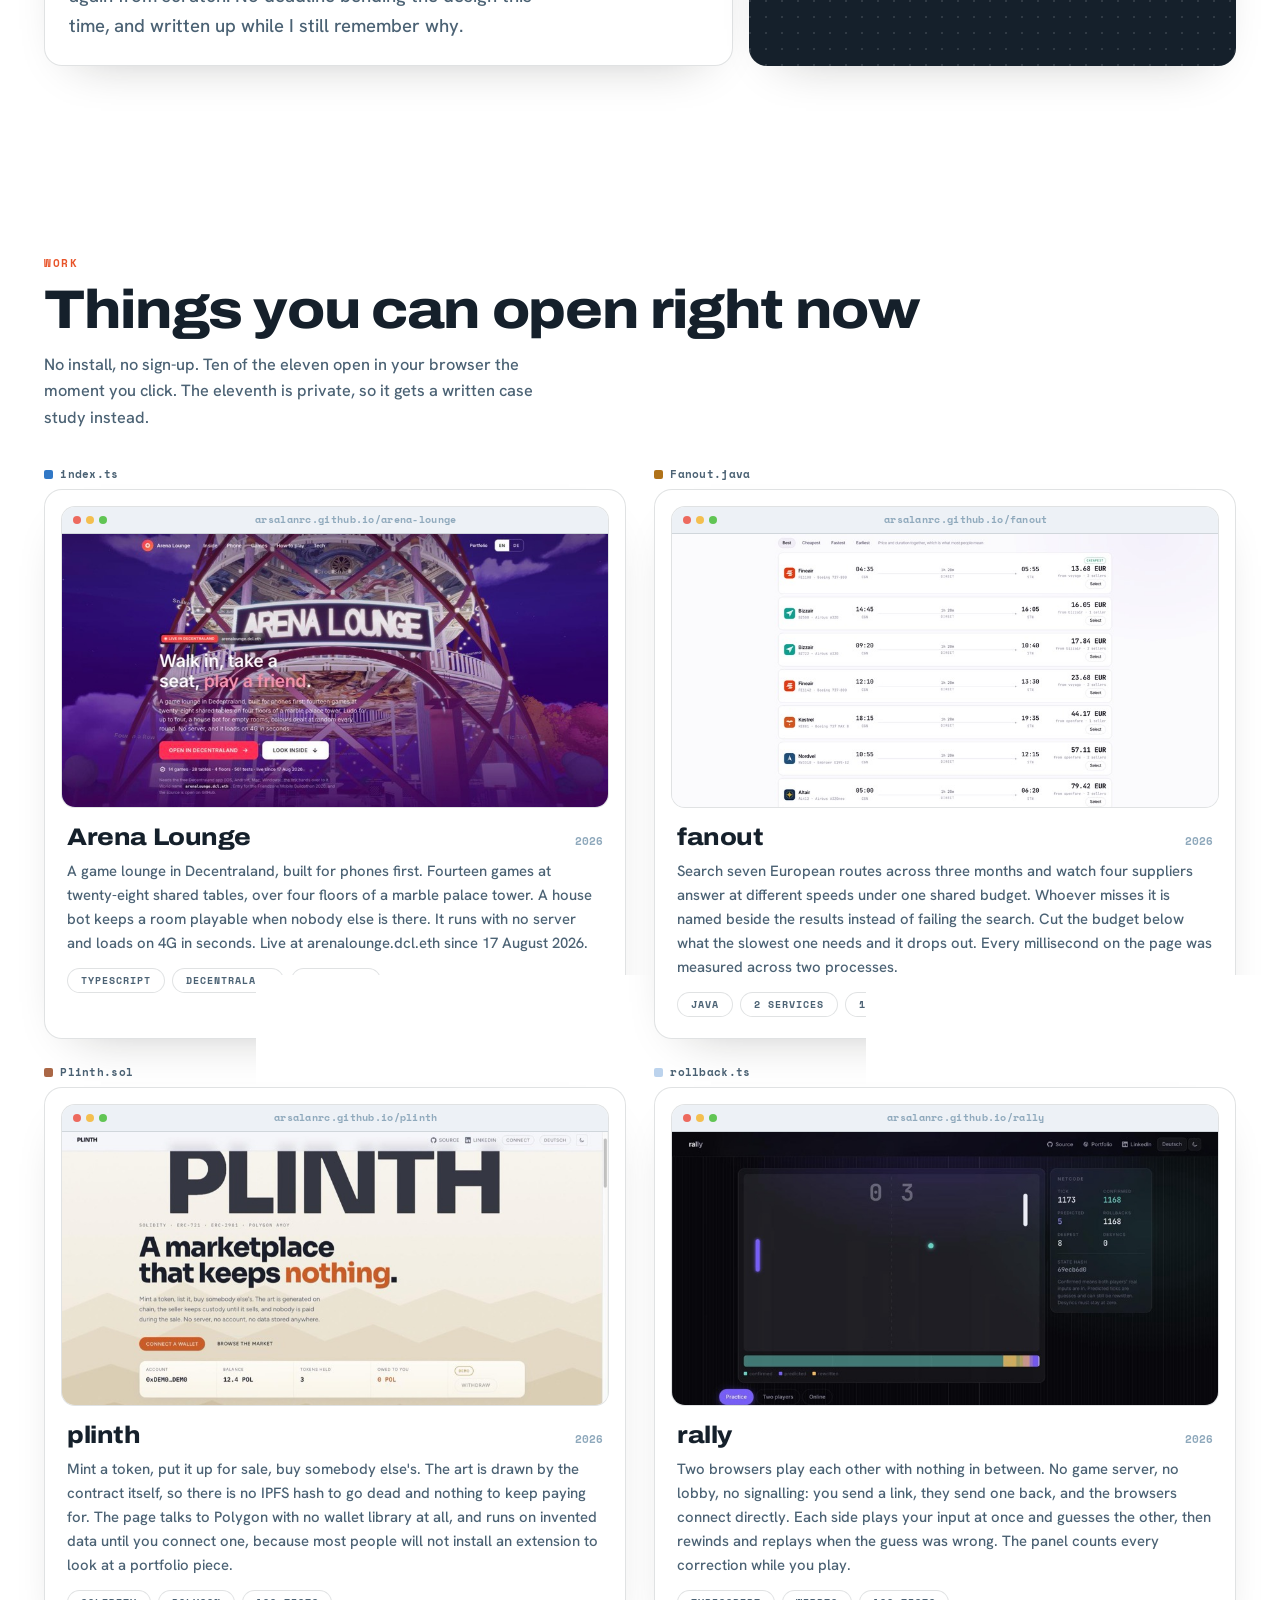
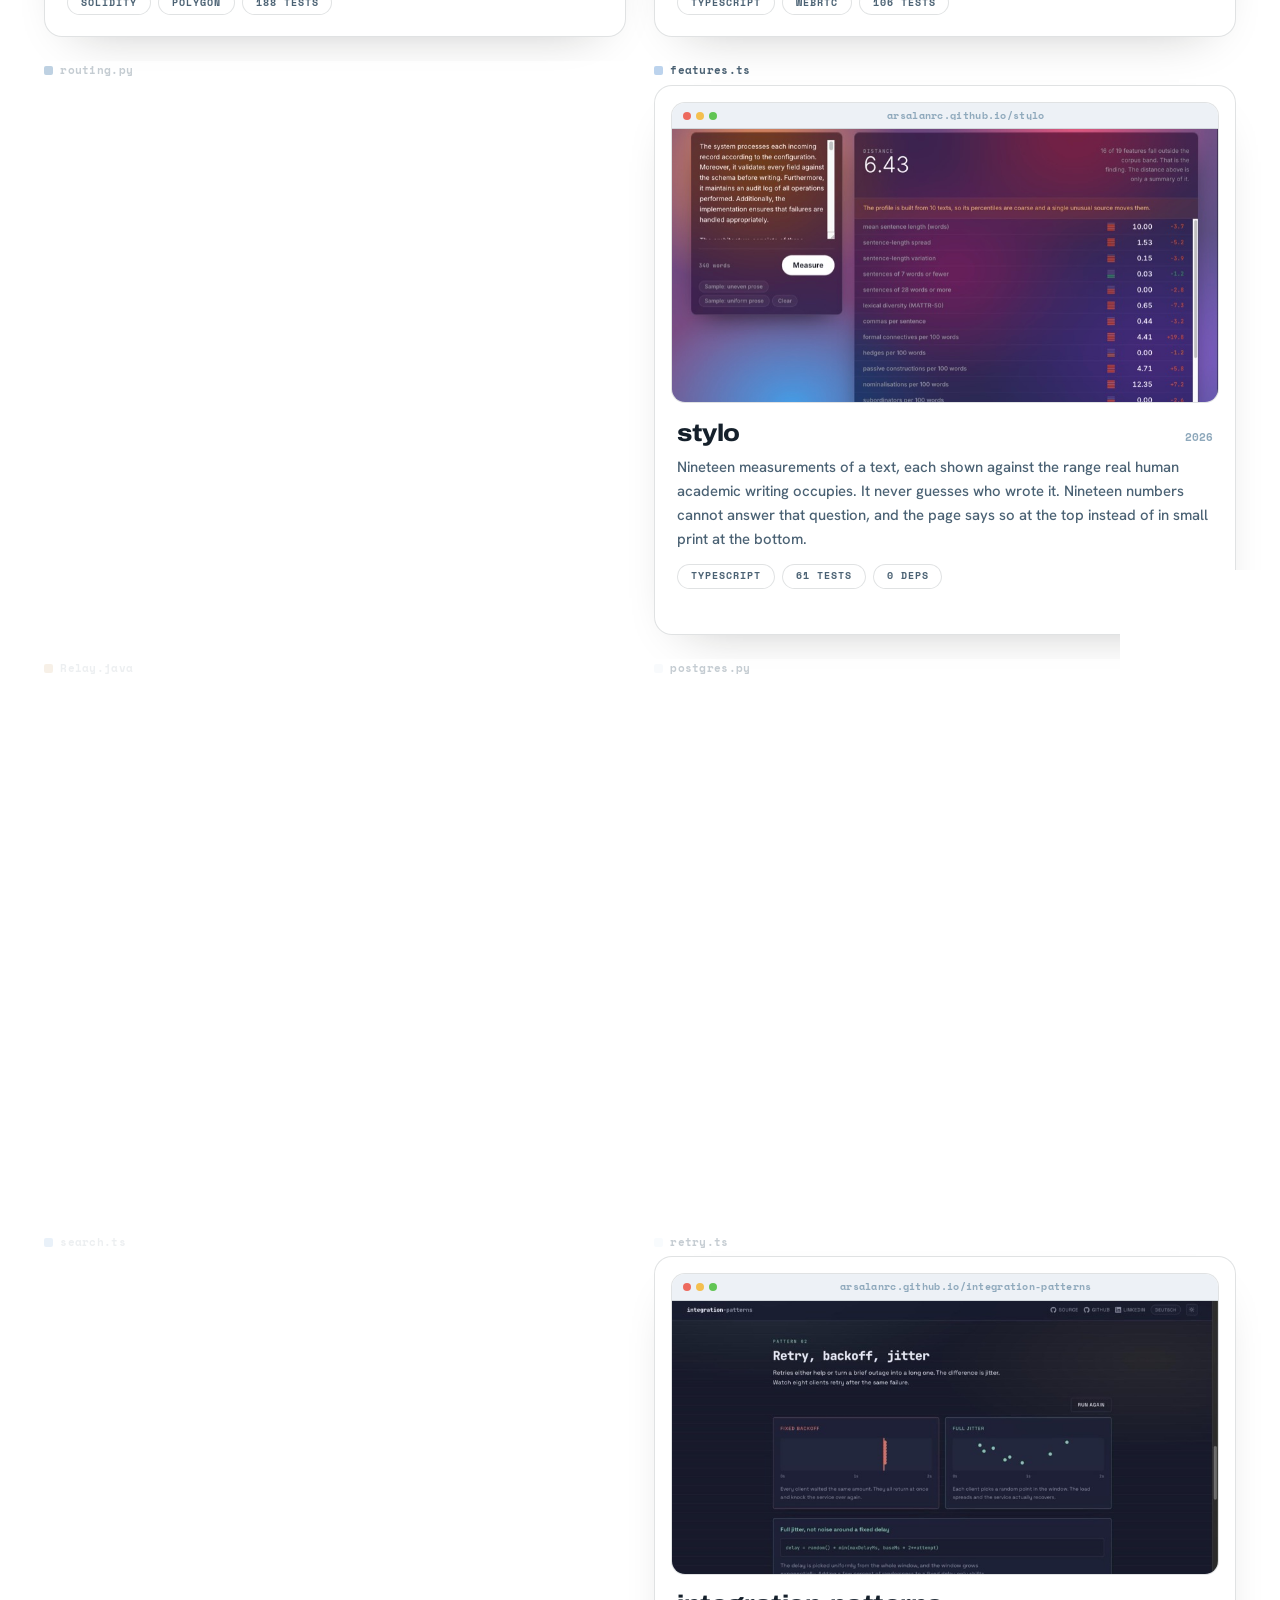
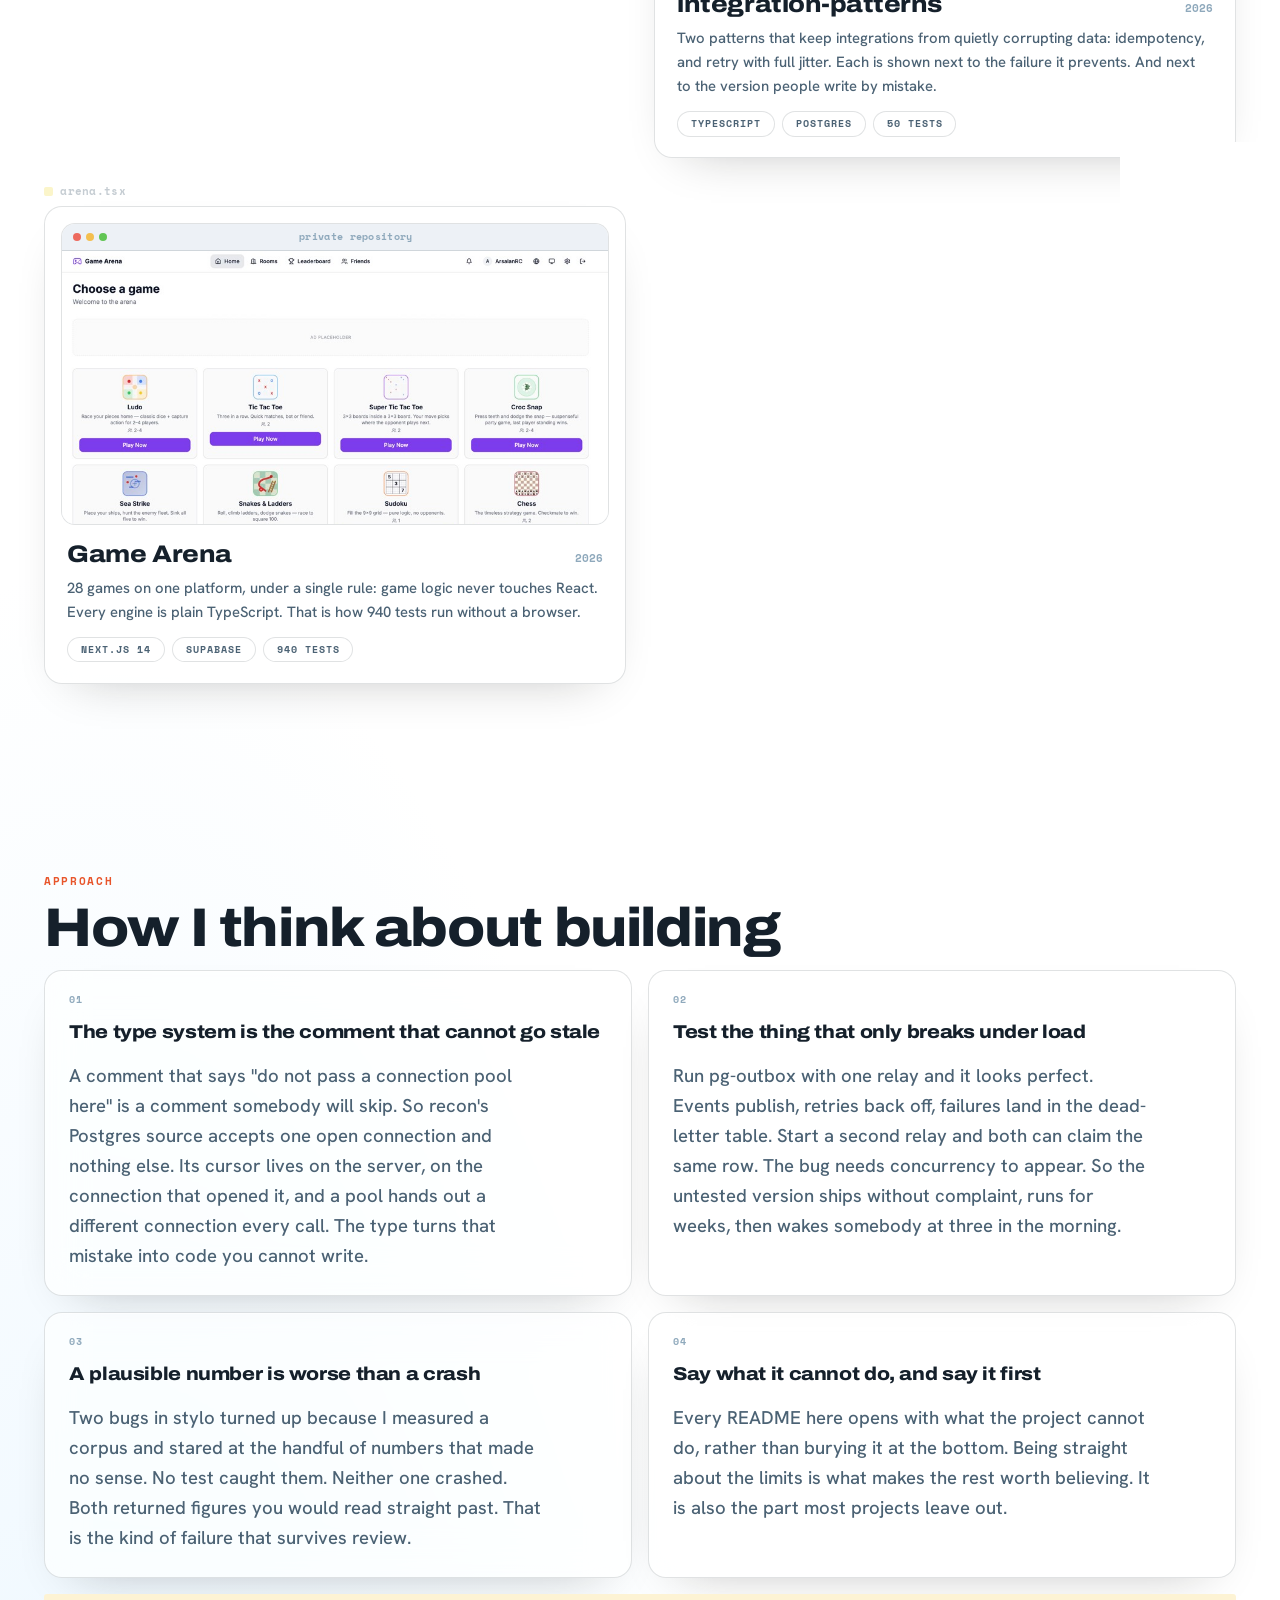
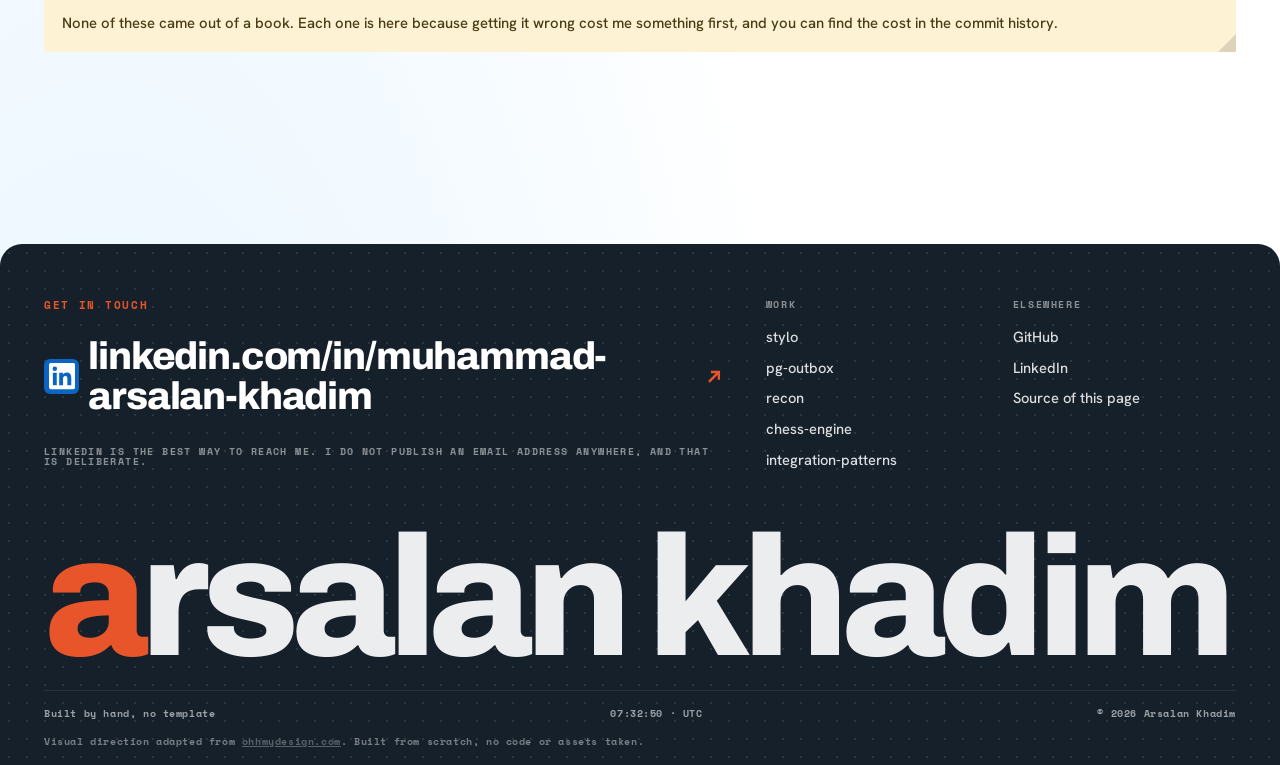
==== commit ac342fa8: "Update the Arena Lounge card and recount every tile" ====
--- a/index.html
+++ b/index.html
@@ -54,7 +54,7 @@
 
 <header class="chrome">
   <div class="pill pill-status">
-    <span data-i18n="chrome.status">12 repos live · 803 tests green</span>
+    <span data-i18n="chrome.status">13 repos live · 1395 tests green</span>
   </div>
 
   <nav class="pill pill-nav" aria-label="Sections">
@@ -84,9 +84,12 @@
   <!-- ------------------------------------------------------------- hero -- -->
   <section class="hero wrap">
     <div class="badge reveal">
-      <b data-i18n="hero.badgeStrong">Twelve repositories</b>
+      <b data-i18n="hero.badgeStrong">Thirteen repositories</b>
       <span data-i18n="hero.badgeRest">public, tested, running</span>
-      <span class="m">803 ✓</span>
+      <!-- Not translated, so nothing at runtime rewrites it. It sat at 803
+           while every other copy of the number moved, which is the argument
+           for keeping counts out of bare markup. -->
+      <span class="m">1395 ✓</span>
     </div>
 
     <p class="eyebrow reveal" data-i18n="hero.kicker">Software architect · Full-stack engineer</p>
@@ -117,11 +120,16 @@
 
     <div class="bento">
       <div class="card s3 stat reveal">
-        <b>12</b>
+        <b>13</b>
         <span class="label" data-i18n="numbers.repos">Public repositories</span>
       </div>
       <div class="card s3 stat reveal">
-        <b>803<sup>✓</sup></b>
+        <!-- Every suite run on 2026-08-24, with Postgres up so recon reports 86
+             rather than the 69 it silently falls to. arena-lounge 561, plinth
+             188, fanout 159, rally 106, recon 86, chess-engine 77, stylo 61,
+             pg-outbox 57, slotting 50, integration-patterns 50. The jump is
+             mostly arena-lounge, which was private and therefore uncounted. -->
+        <b>1395<sup>✓</sup></b>
         <span class="label" data-i18n="numbers.tests">Tests passing</span>
       </div>
       <div class="card s3 stat reveal">
@@ -133,12 +141,15 @@
              it merges, so mid-session it reads one high. Read from gh api, not
              from memory, and summed per public repo rather than through the
              search endpoint, which counts two archived tutorial repos as well.
-             104 on 2026-08-11 at the close of session 14, plus this change and
-             its twin on the profile README. That session took it from 77 to
-             102: rally shipped in seven pull requests and the profile and this
-             site followed in four. Recount at the END of a session that ships,
-             not only at the start, and expect to do it more than once. -->
-        <b>172</b>
+             `node game/recount.mjs` in the ArsalanRC repo does the sum and
+             fails on drift.
+
+             257 on 2026-08-24, plus this change and its twin on the profile
+             README, which is 259. It was 172 an hour earlier and that was not
+             drift: arena-lounge carries 74 merged pull requests of its own and
+             was private, so none of them could be counted. Recount whenever a
+             repo changes visibility, not only when one ships. -->
+        <b>259</b>
         <span class="label" data-i18n="numbers.prs">Merged pull requests</span>
       </div>
 
@@ -198,7 +209,7 @@
           <div class="chips">
             <span class="chip chip-mono">TypeScript</span>
             <span class="chip chip-mono">Decentraland</span>
-            <span class="chip chip-mono">Buildathon 2026</span>
+            <span class="chip chip-mono">561 tests</span>
           </div>
         </a>
       </div>
@@ -250,7 +261,7 @@
           <div class="chips">
             <span class="chip chip-mono">Solidity</span>
             <span class="chip chip-mono">Polygon</span>
-            <span class="chip chip-mono">157 tests</span>
+            <span class="chip chip-mono">188 tests</span>
           </div>
         </a>
       </div>
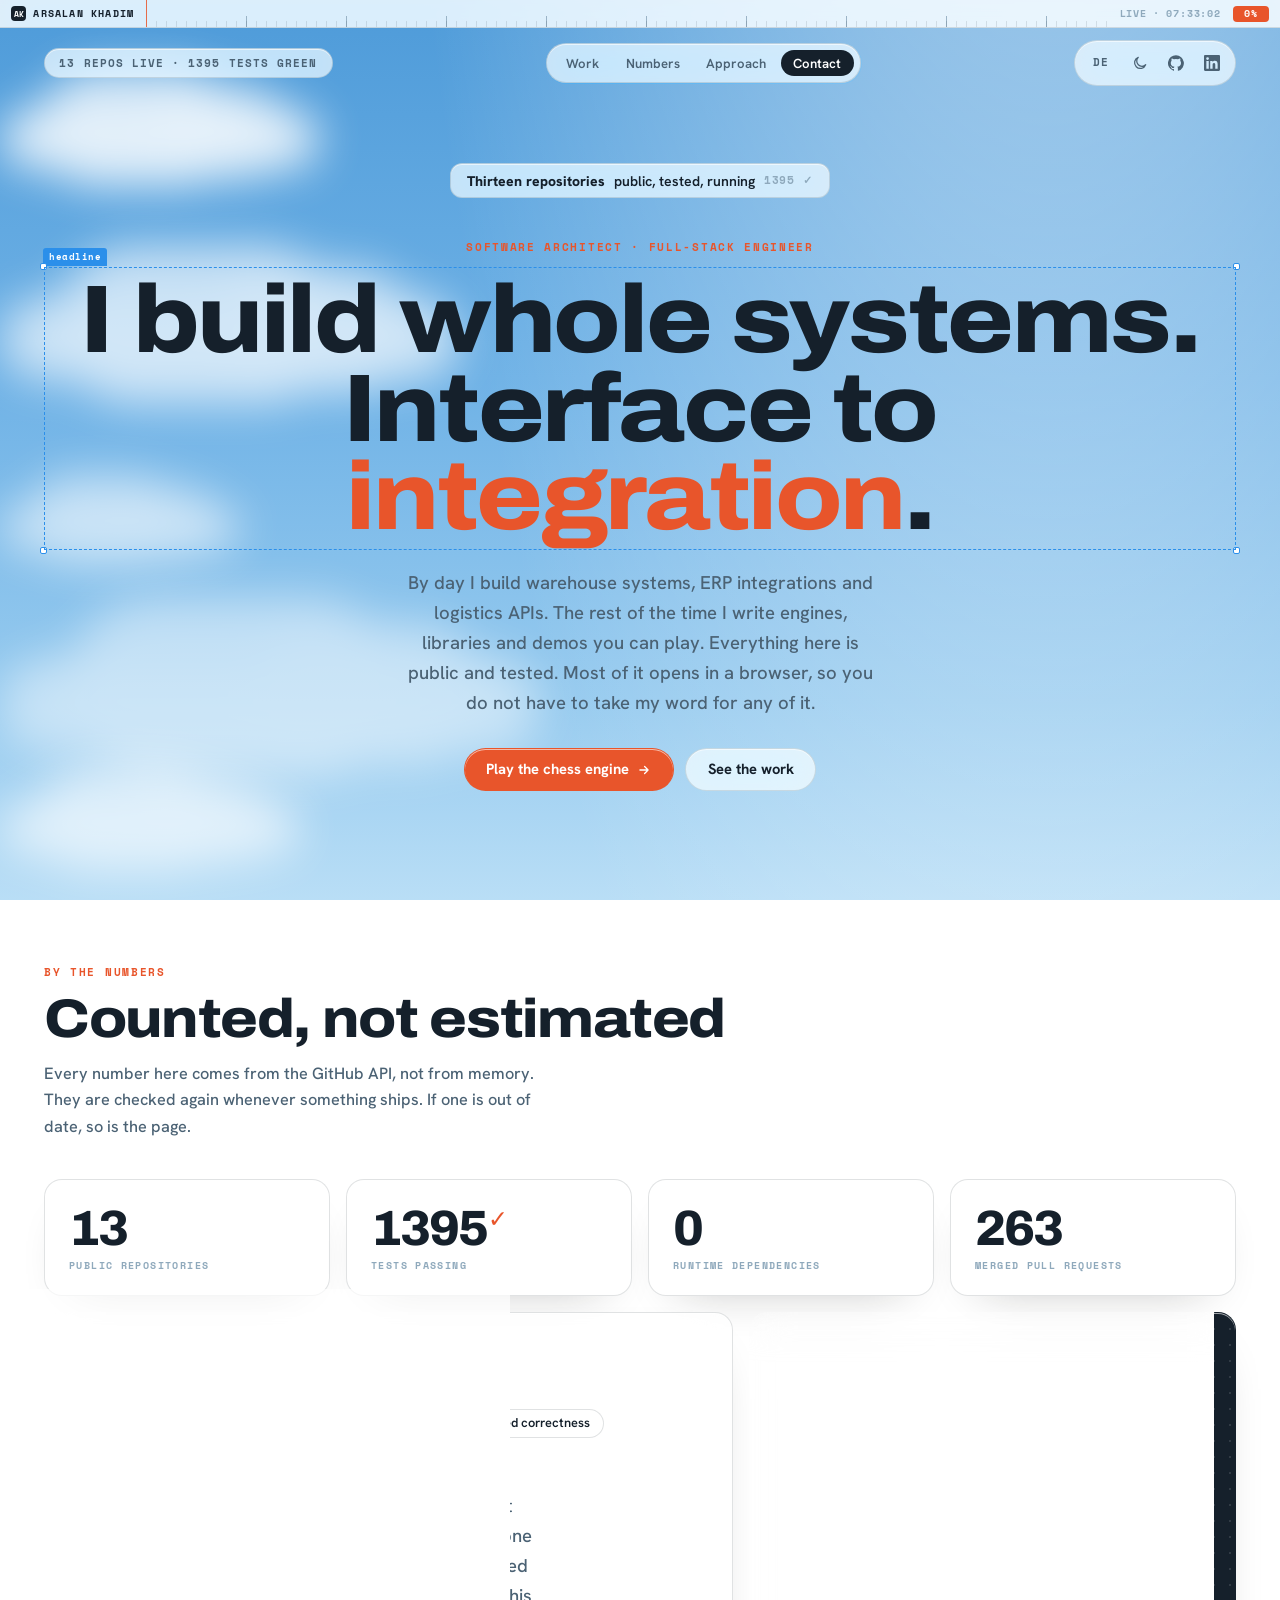
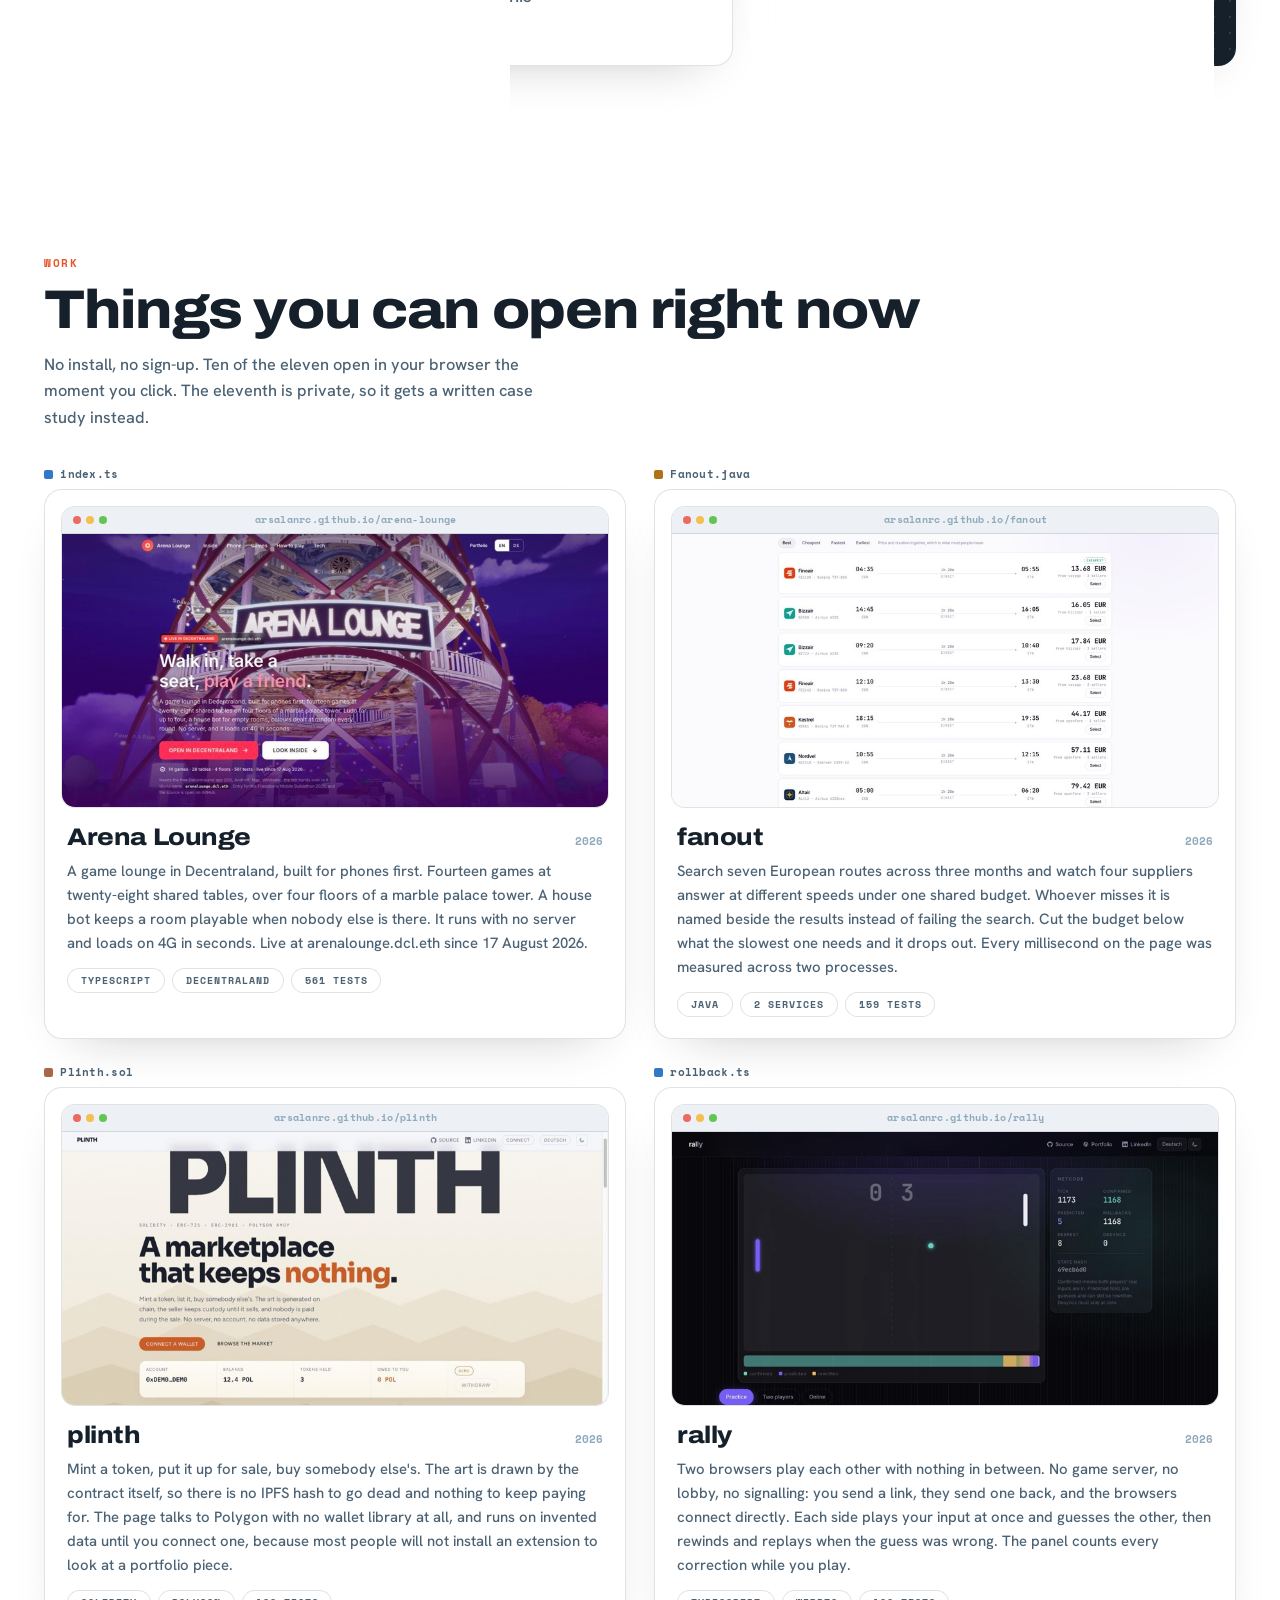
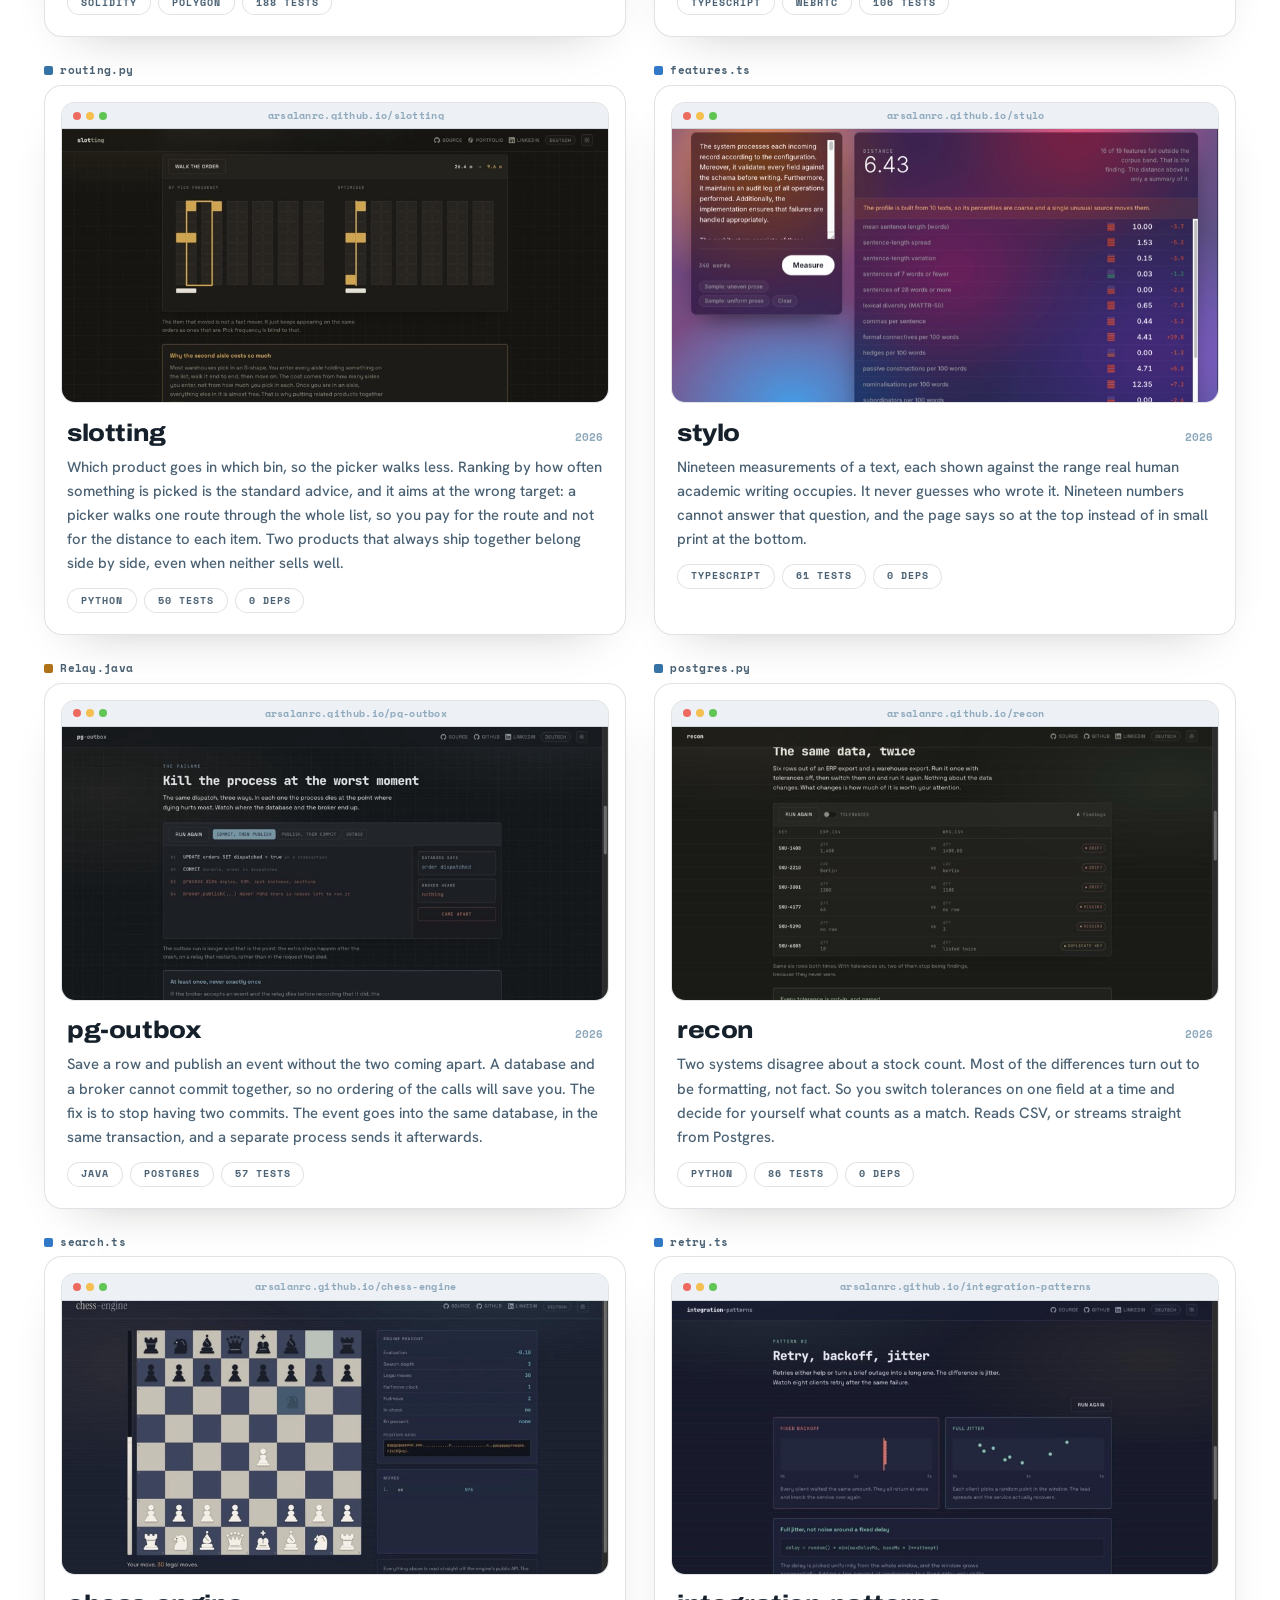
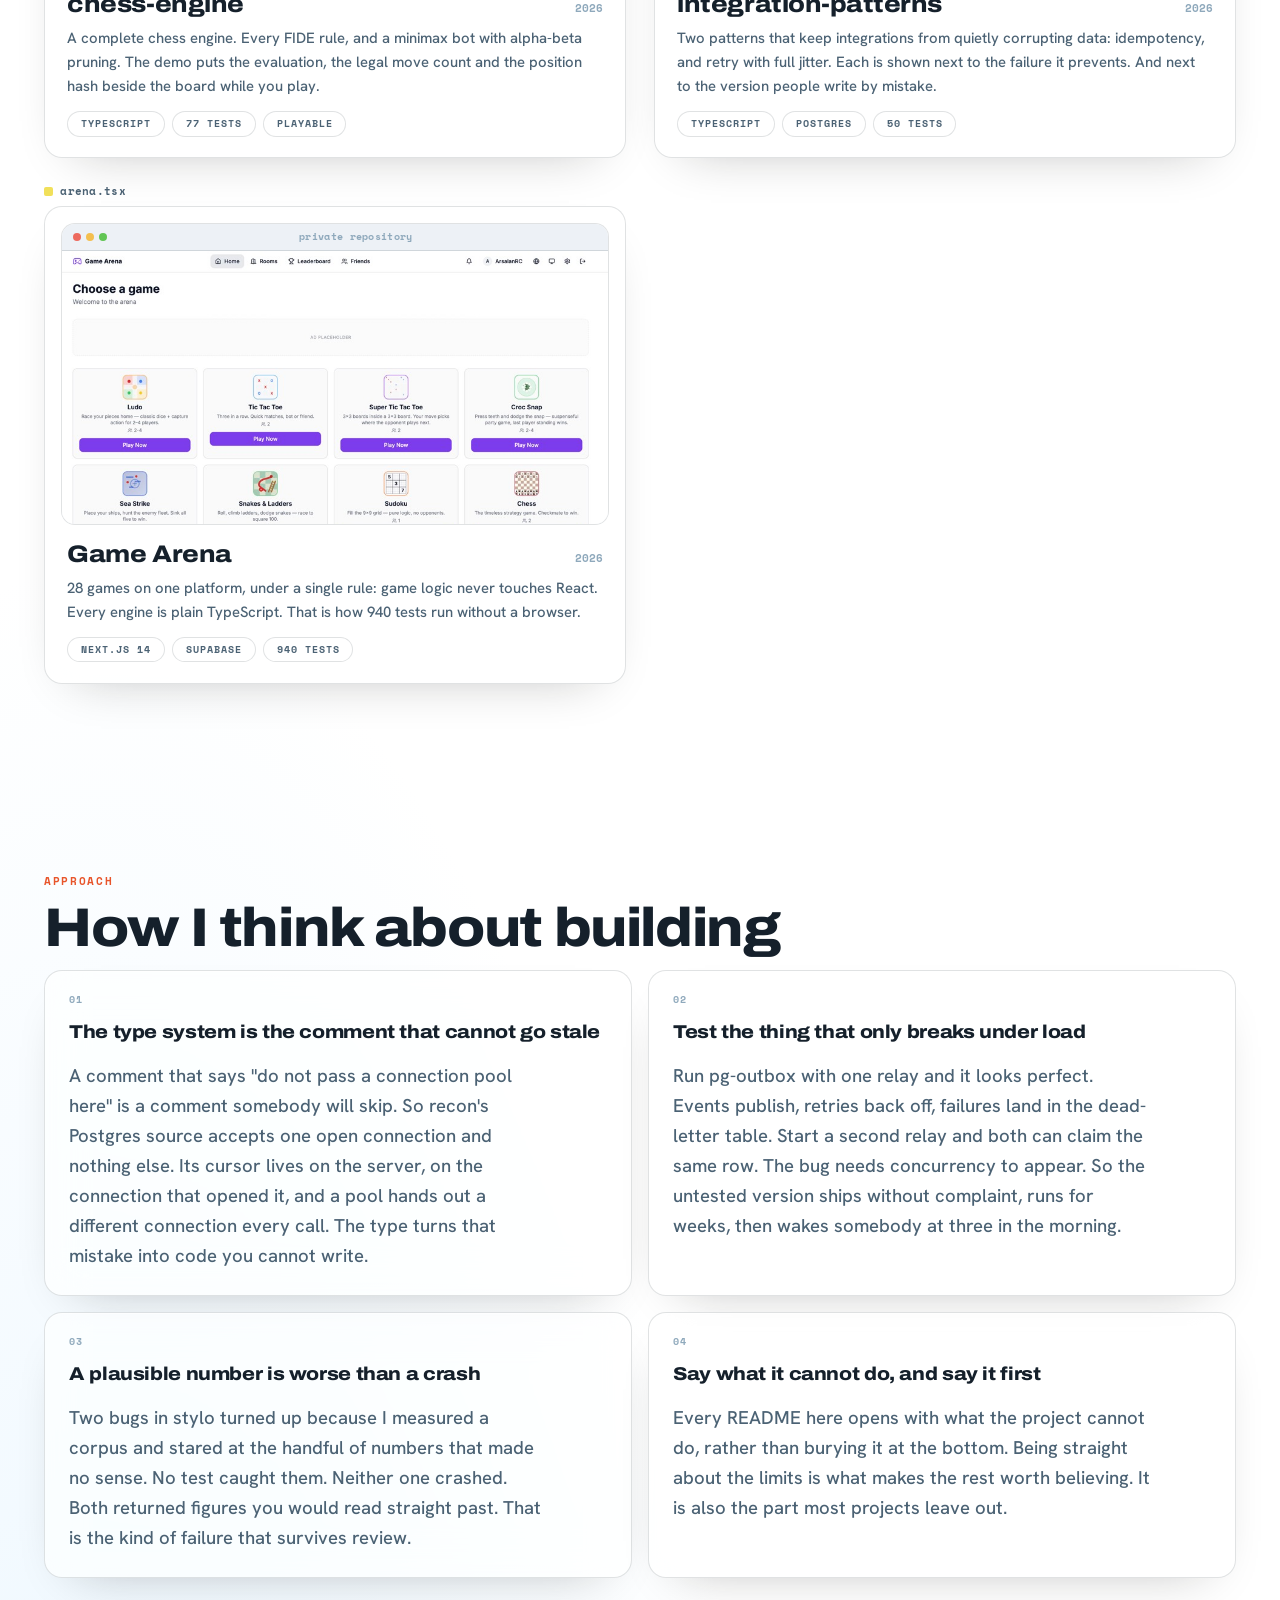
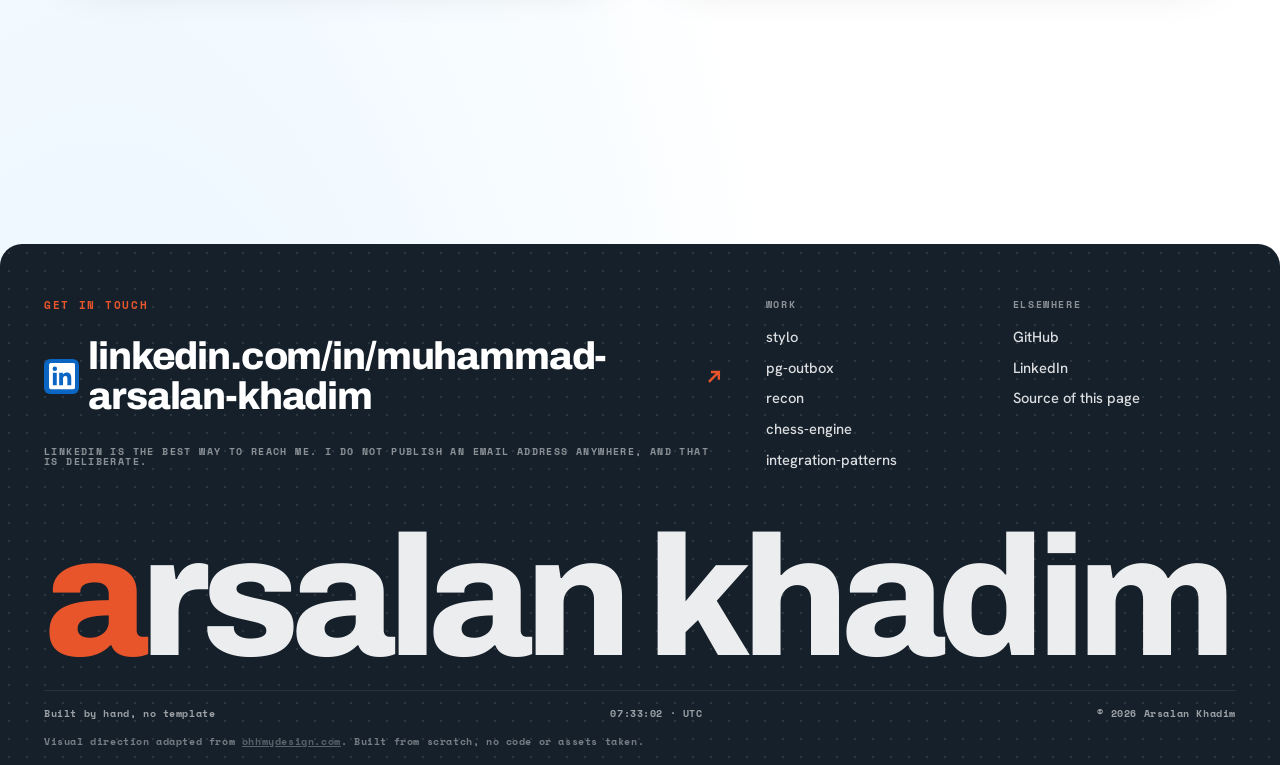
==== commit 703f44a9: "Set the merged-PR tile to 263" ====
--- a/index.html
+++ b/index.html
@@ -144,12 +144,12 @@
              `node game/recount.mjs` in the ArsalanRC repo does the sum and
              fails on drift.
 
-             257 on 2026-08-24, plus this change and its twin on the profile
-             README, which is 259. It was 172 an hour earlier and that was not
+             261 on 2026-08-24 after the Arena Lounge catch-up, plus this change
+             and its twin on the profile README, which is 263. It was 172 an hour earlier and that was not
              drift: arena-lounge carries 74 merged pull requests of its own and
              was private, so none of them could be counted. Recount whenever a
              repo changes visibility, not only when one ships. -->
-        <b>259</b>
+        <b>263</b>
         <span class="label" data-i18n="numbers.prs">Merged pull requests</span>
       </div>
 
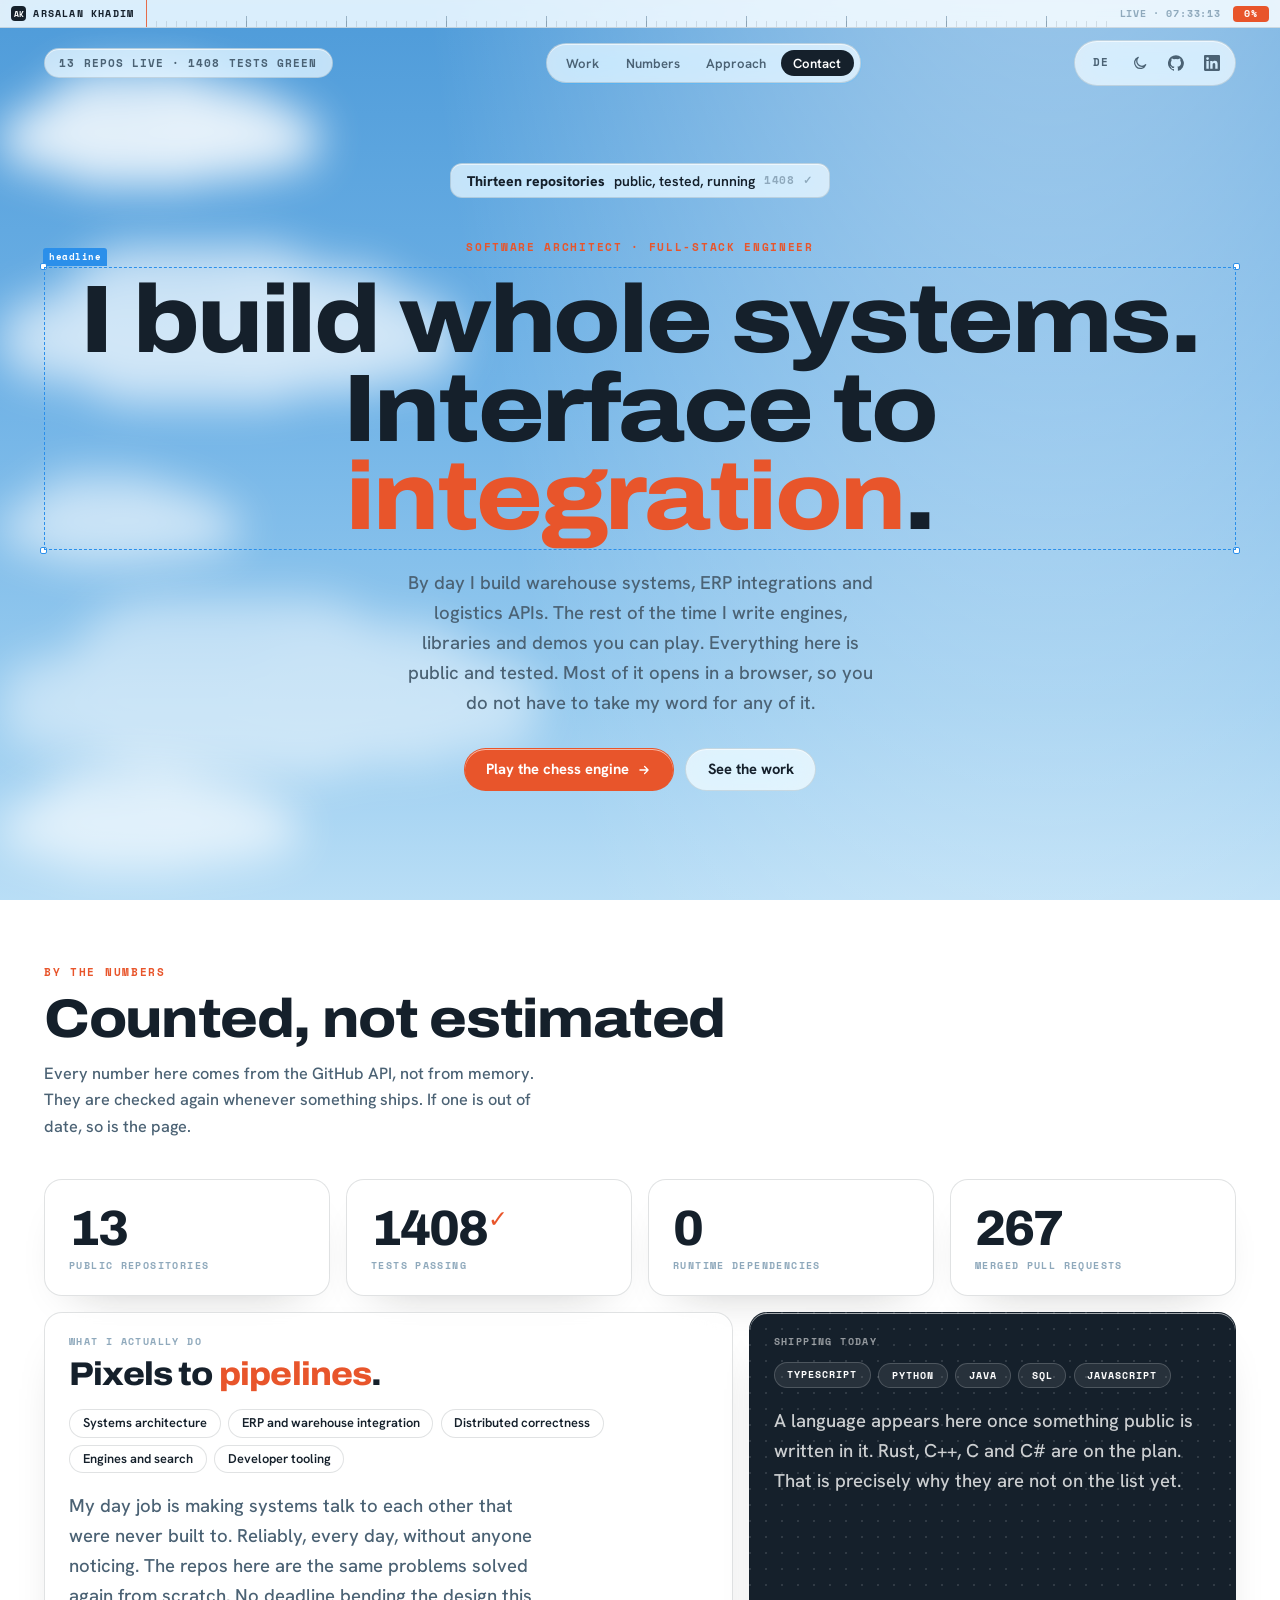
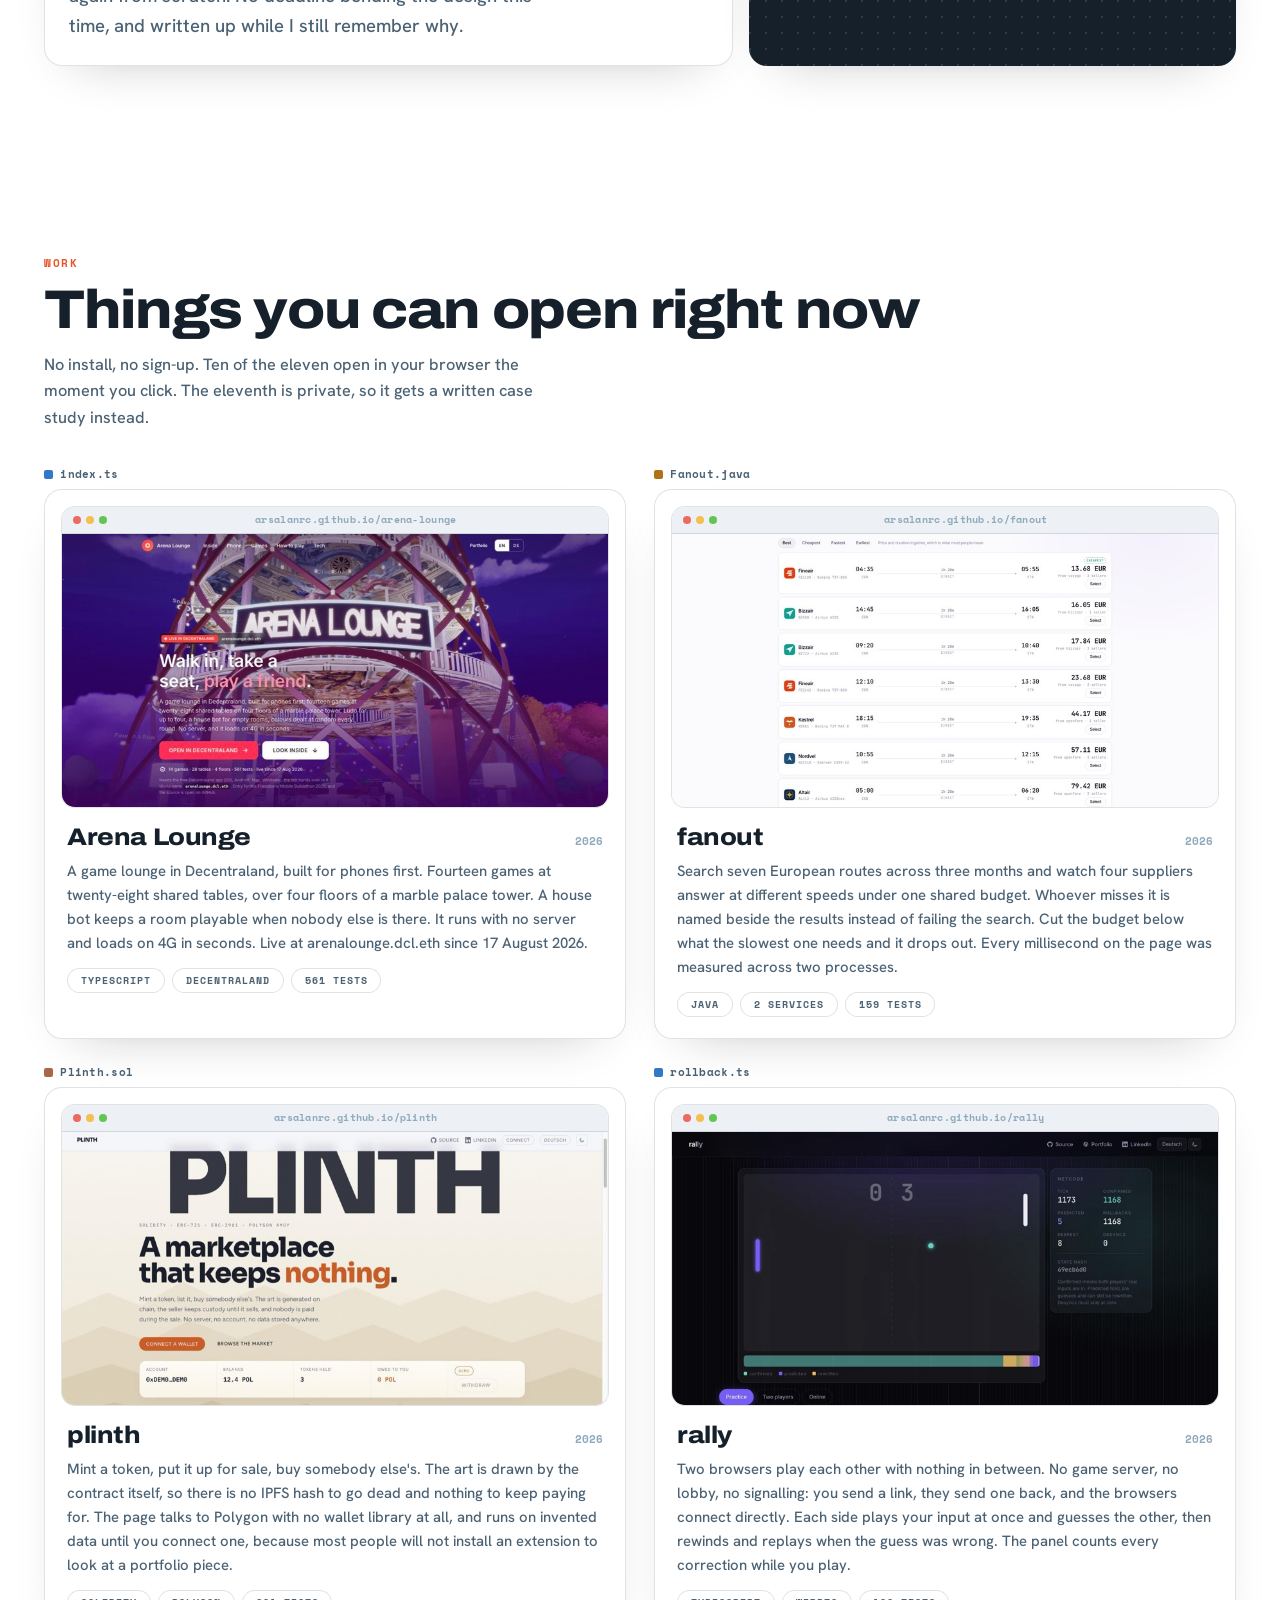
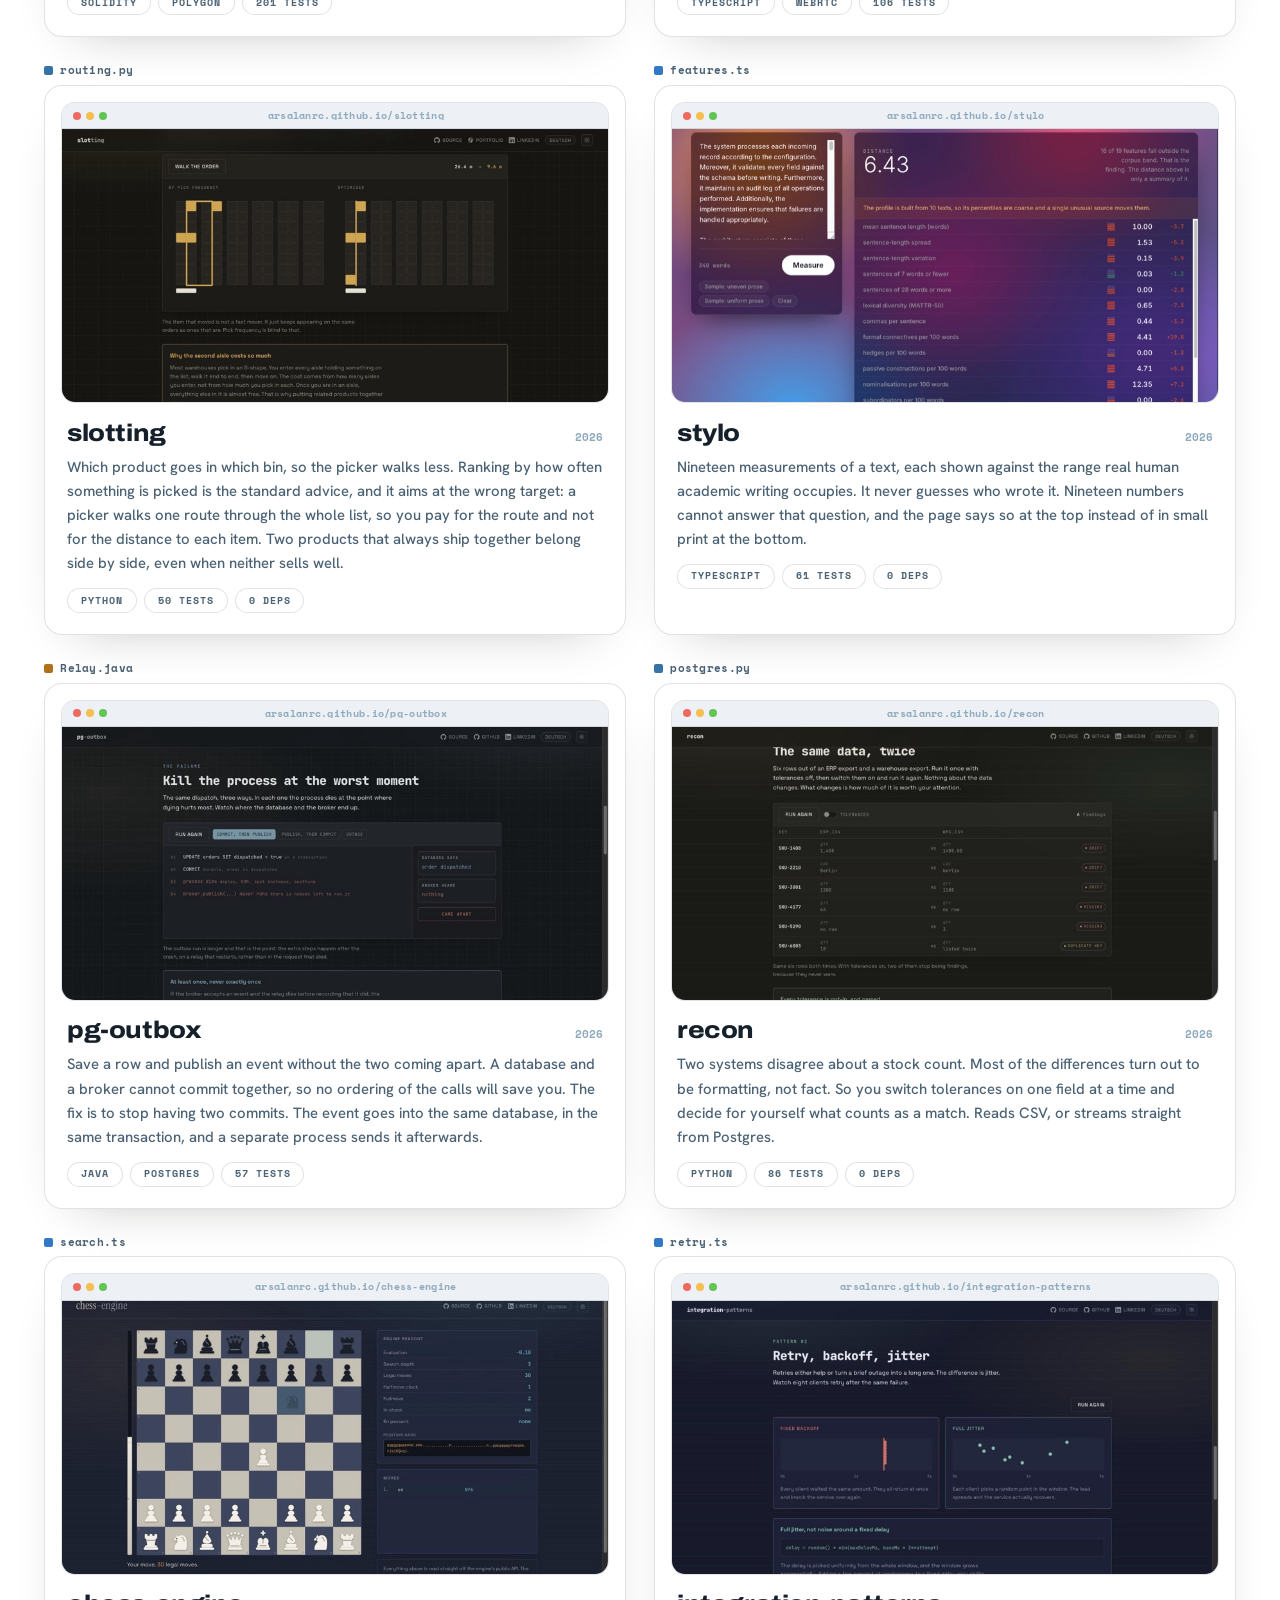
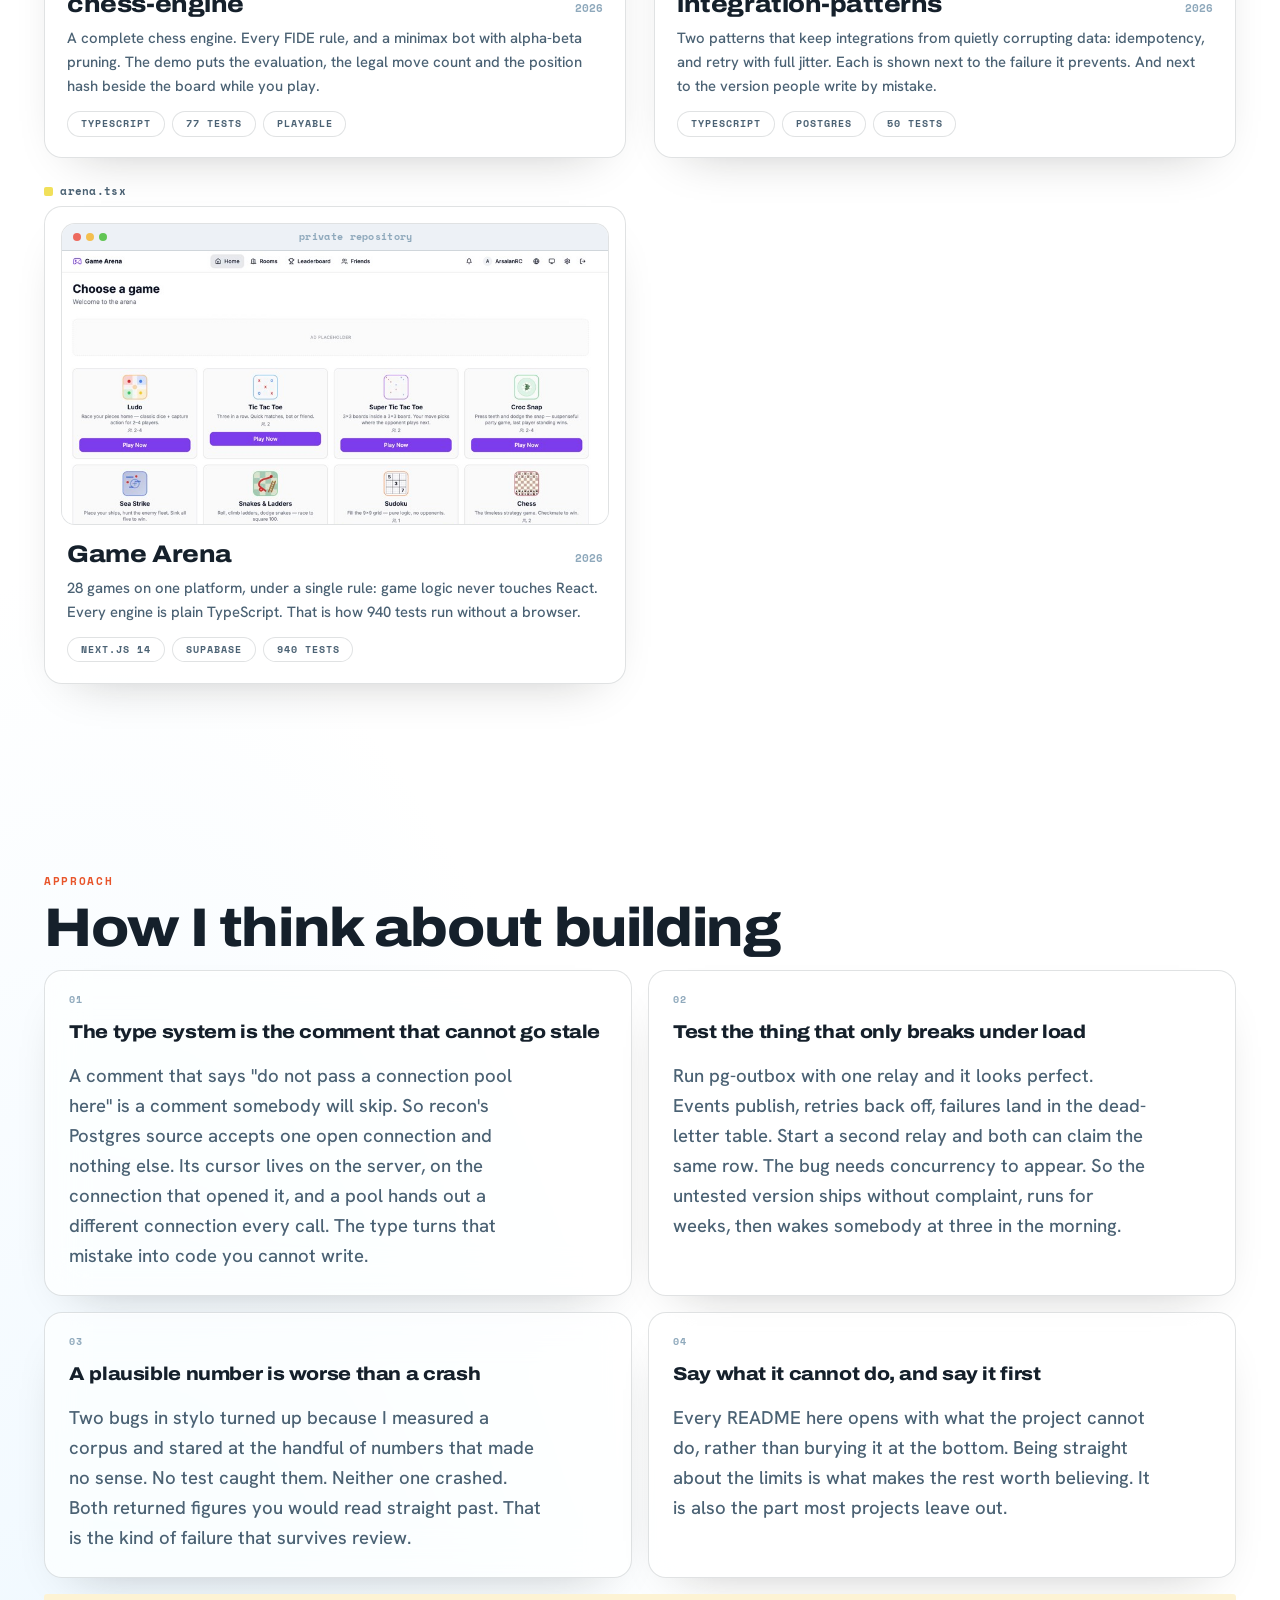
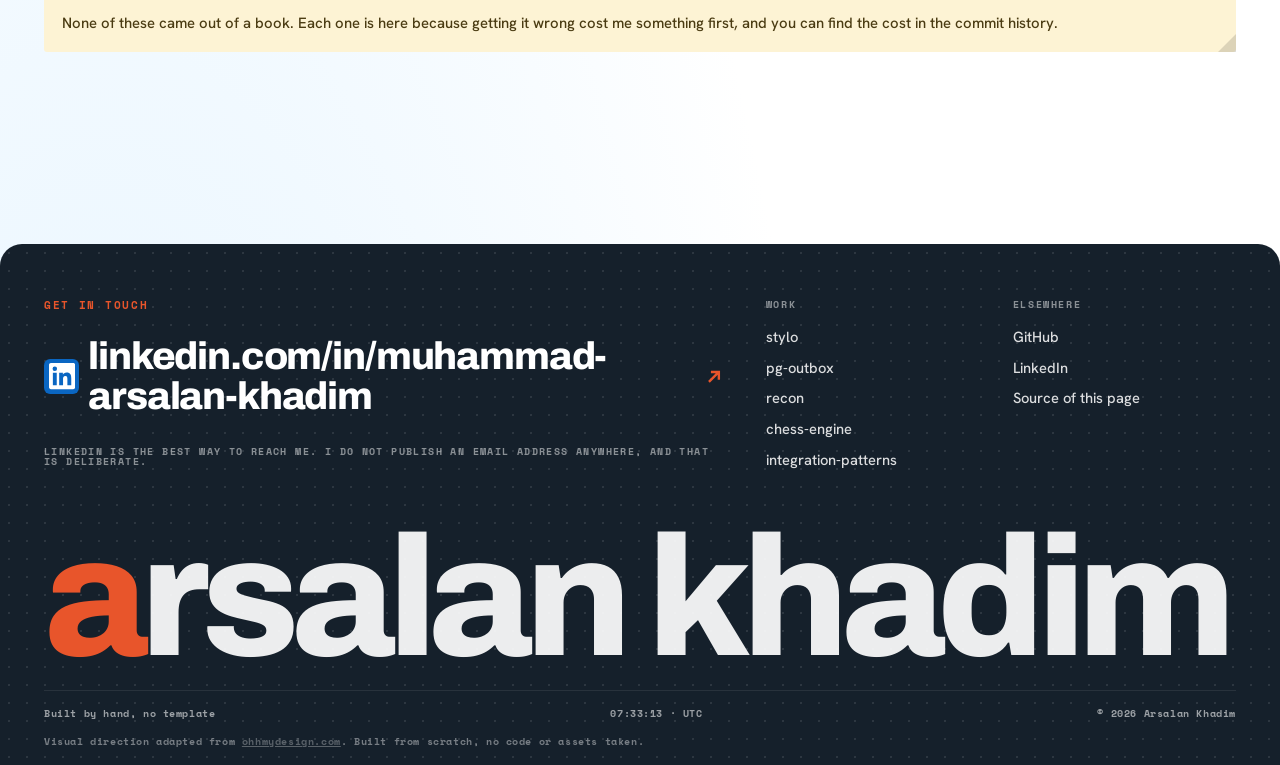
==== commit b0dd1d99: "Close the session: 1408 tests, 267 merged pull requests" ====
--- a/index.html
+++ b/index.html
@@ -54,7 +54,7 @@
 
 <header class="chrome">
   <div class="pill pill-status">
-    <span data-i18n="chrome.status">13 repos live · 1395 tests green</span>
+    <span data-i18n="chrome.status">13 repos live · 1408 tests green</span>
   </div>
 
   <nav class="pill pill-nav" aria-label="Sections">
@@ -89,7 +89,7 @@
       <!-- Not translated, so nothing at runtime rewrites it. It sat at 803
            while every other copy of the number moved, which is the argument
            for keeping counts out of bare markup. -->
-      <span class="m">1395 ✓</span>
+      <span class="m">1408 ✓</span>
     </div>
 
     <p class="eyebrow reveal" data-i18n="hero.kicker">Software architect · Full-stack engineer</p>
@@ -129,7 +129,7 @@
              188, fanout 159, rally 106, recon 86, chess-engine 77, stylo 61,
              pg-outbox 57, slotting 50, integration-patterns 50. The jump is
              mostly arena-lounge, which was private and therefore uncounted. -->
-        <b>1395<sup>✓</sup></b>
+        <b>1408<sup>✓</sup></b>
         <span class="label" data-i18n="numbers.tests">Tests passing</span>
       </div>
       <div class="card s3 stat reveal">
@@ -144,12 +144,12 @@
              `node game/recount.mjs` in the ArsalanRC repo does the sum and
              fails on drift.
 
-             261 on 2026-08-24 after the Arena Lounge catch-up, plus this change
-             and its twin on the profile README, which is 263. It was 172 an hour earlier and that was not
+             265 on 2026-08-24 at the close of the session, plus this change and
+             its twin on the profile README, which is 267. It was 172 an hour earlier and that was not
              drift: arena-lounge carries 74 merged pull requests of its own and
              was private, so none of them could be counted. Recount whenever a
              repo changes visibility, not only when one ships. -->
-        <b>263</b>
+        <b>267</b>
         <span class="label" data-i18n="numbers.prs">Merged pull requests</span>
       </div>
 
@@ -261,7 +261,7 @@
           <div class="chips">
             <span class="chip chip-mono">Solidity</span>
             <span class="chip chip-mono">Polygon</span>
-            <span class="chip chip-mono">188 tests</span>
+            <span class="chip chip-mono">201 tests</span>
           </div>
         </a>
       </div>
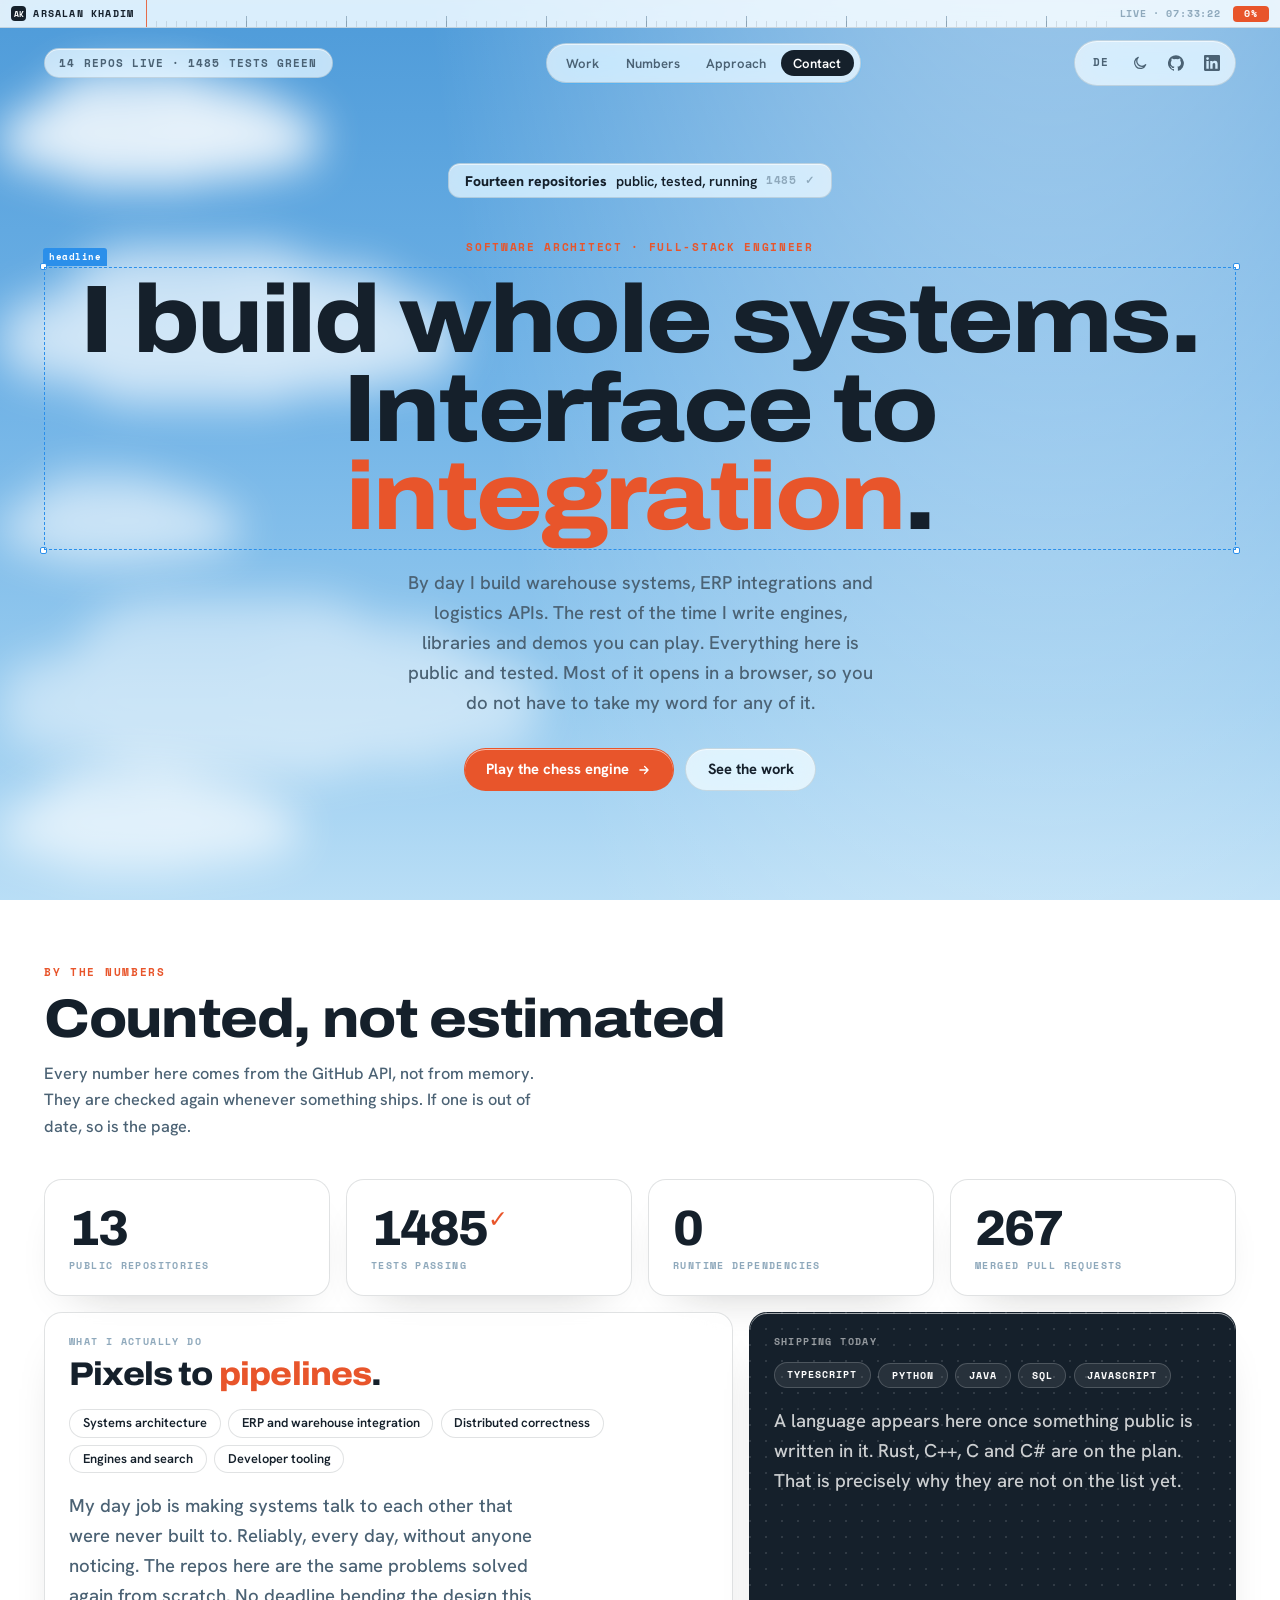
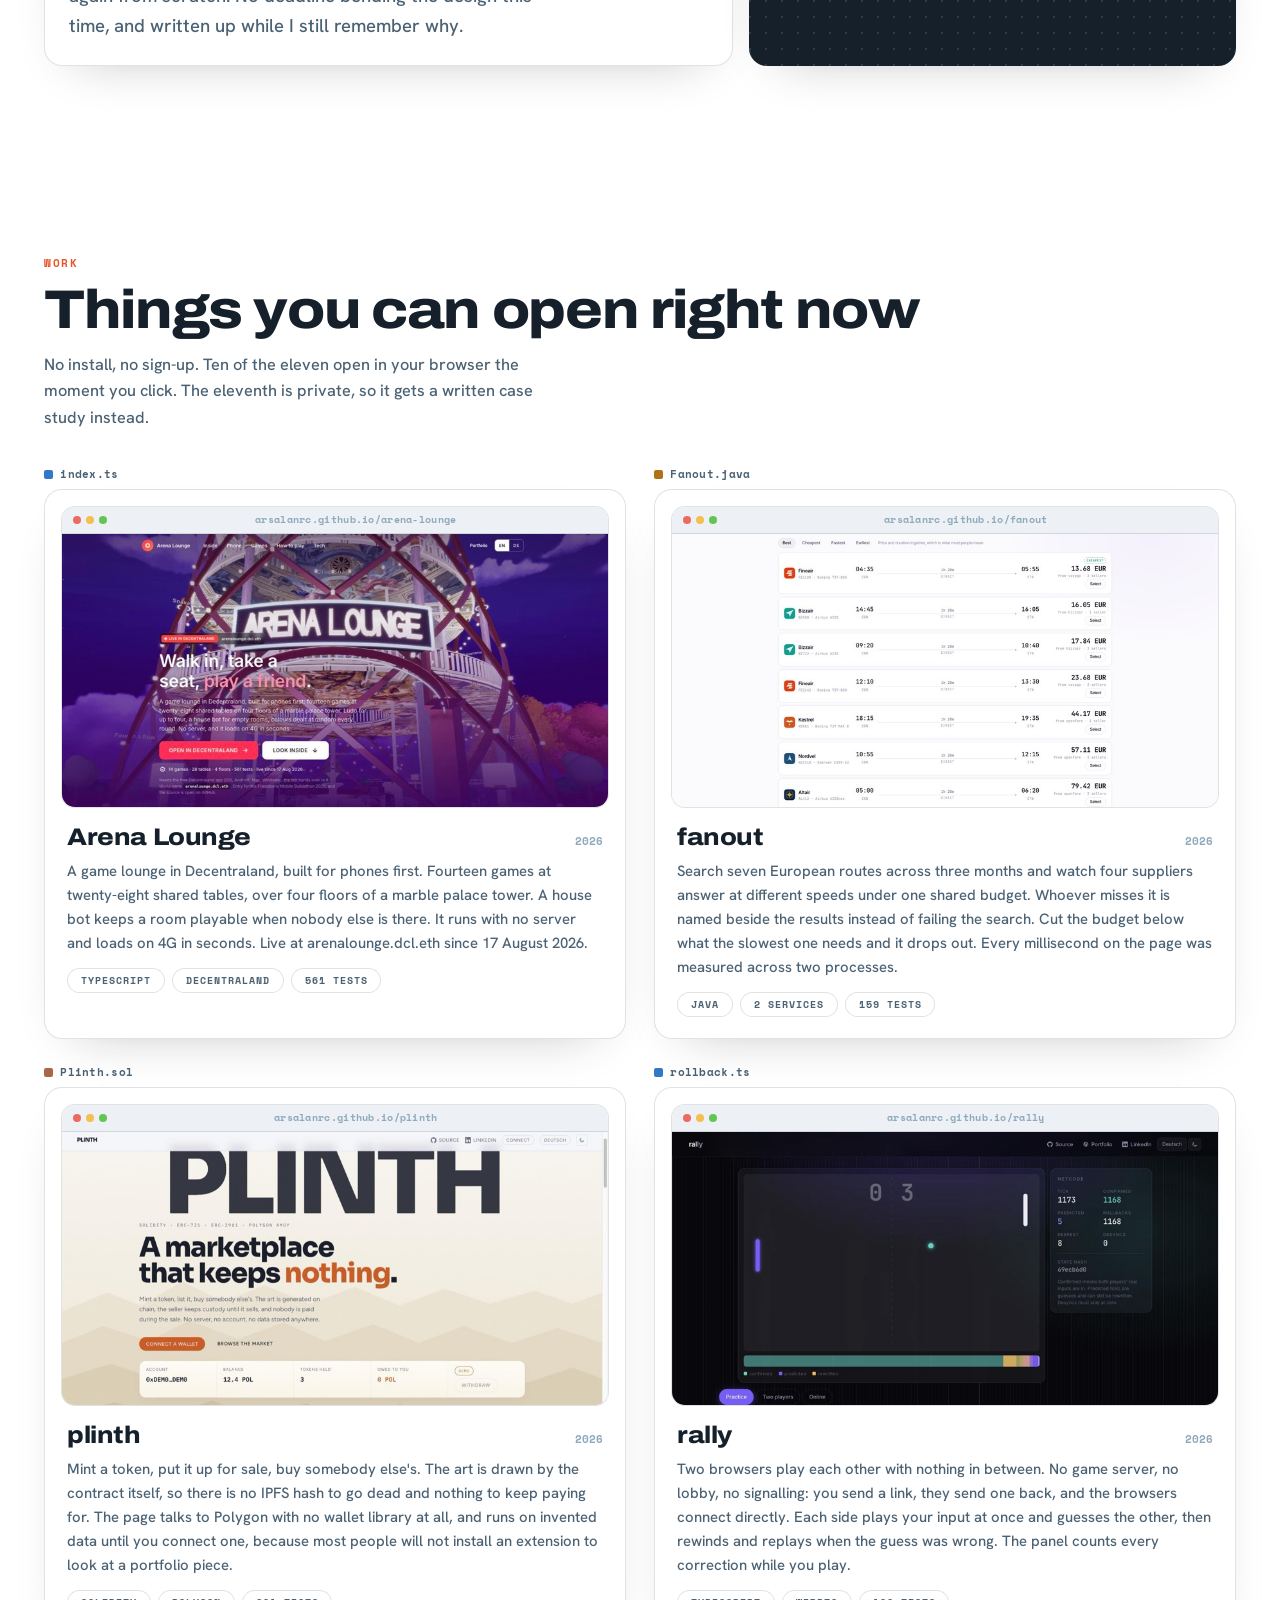
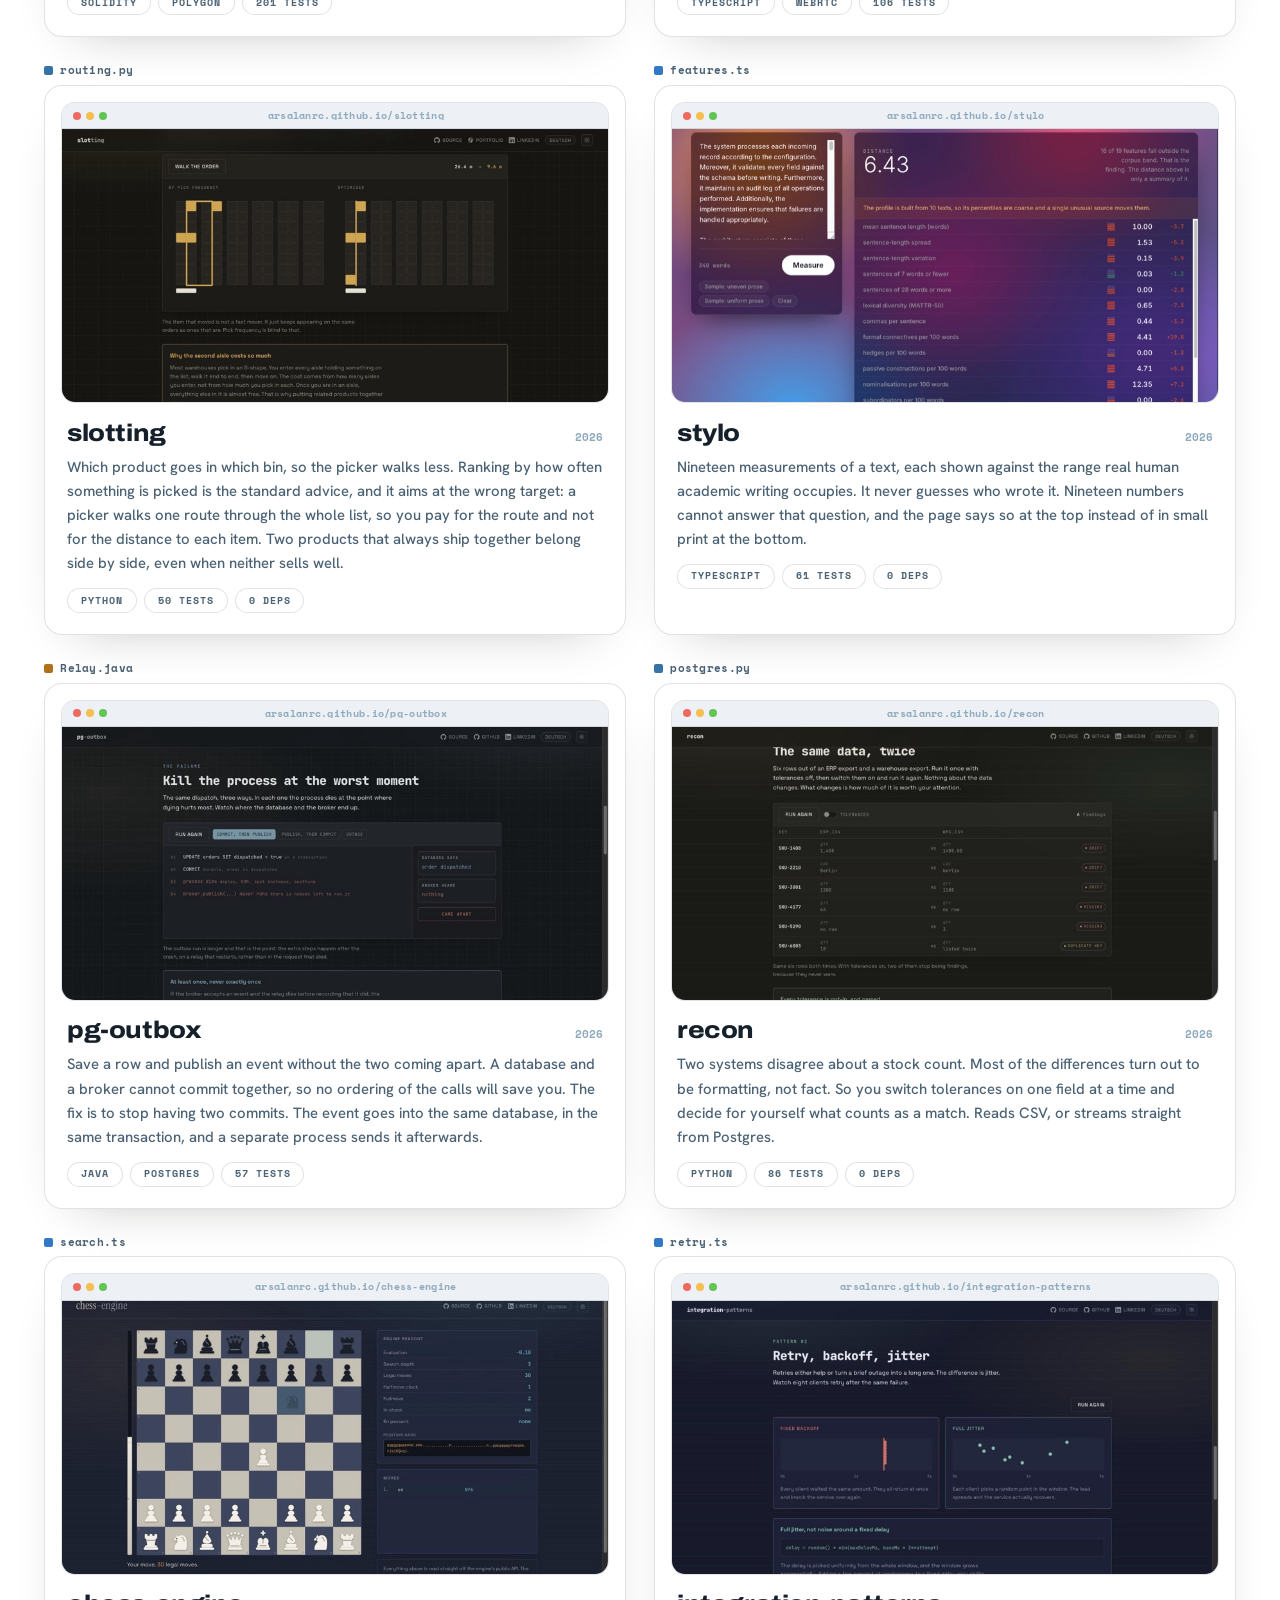
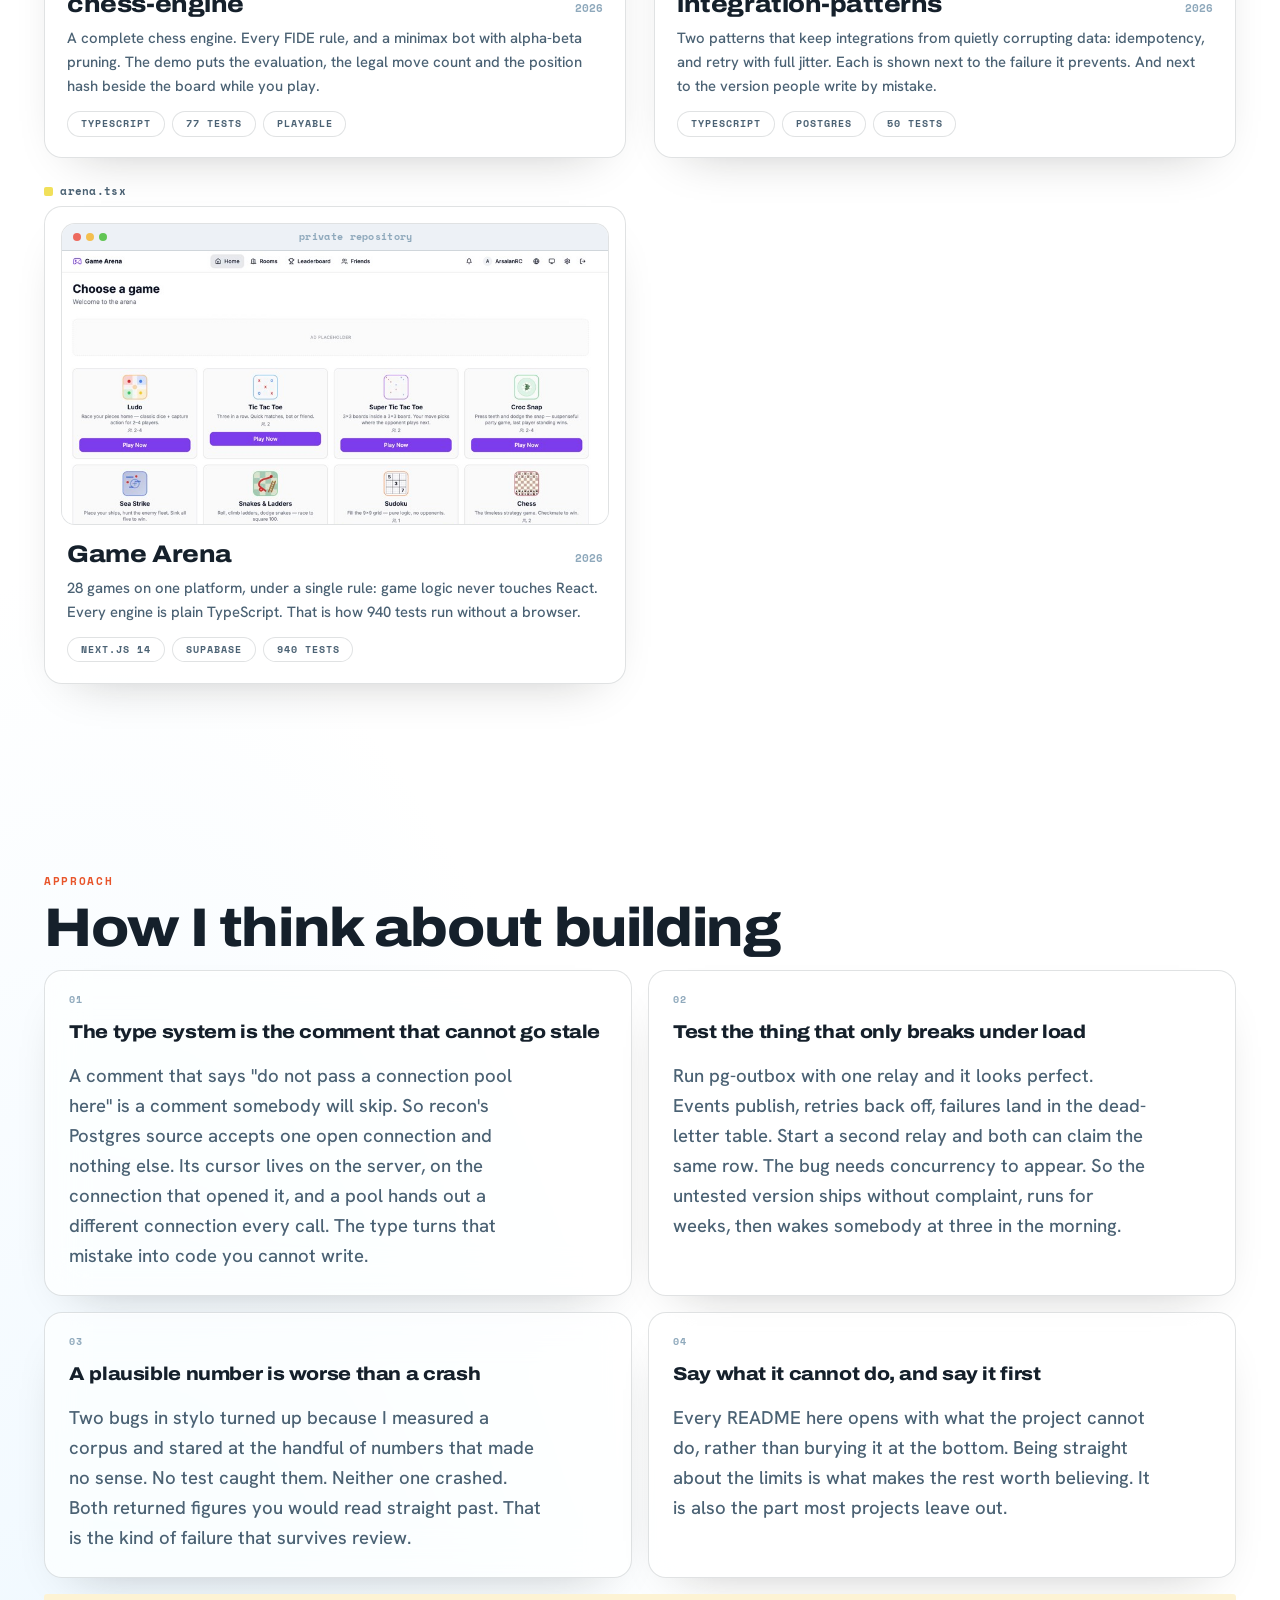
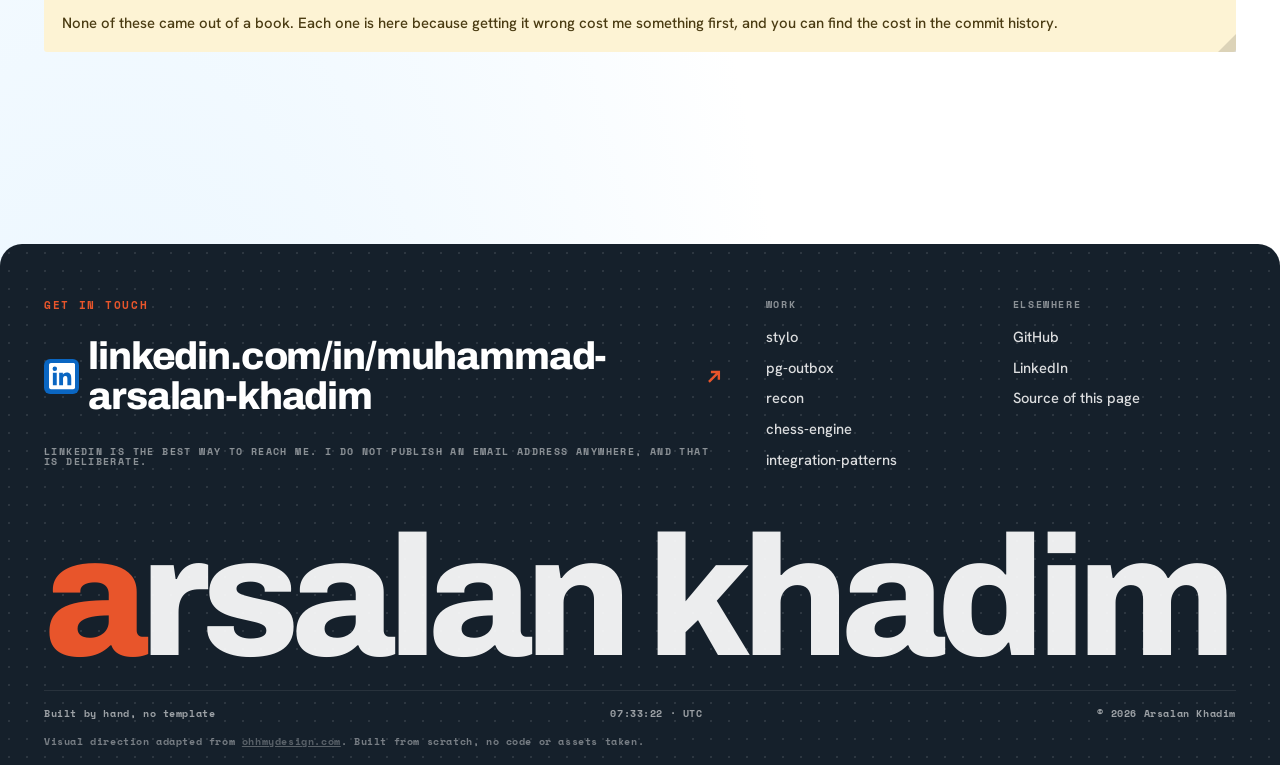
==== commit ddc561db: "Fourteen repositories, 1485 tests green" ====
--- a/index.html
+++ b/index.html
@@ -54,7 +54,7 @@
 
 <header class="chrome">
   <div class="pill pill-status">
-    <span data-i18n="chrome.status">13 repos live · 1408 tests green</span>
+    <span data-i18n="chrome.status">14 repos live · 1485 tests green</span>
   </div>
 
   <nav class="pill pill-nav" aria-label="Sections">
@@ -84,12 +84,12 @@
   <!-- ------------------------------------------------------------- hero -- -->
   <section class="hero wrap">
     <div class="badge reveal">
-      <b data-i18n="hero.badgeStrong">Thirteen repositories</b>
+      <b data-i18n="hero.badgeStrong">Fourteen repositories</b>
       <span data-i18n="hero.badgeRest">public, tested, running</span>
       <!-- Not translated, so nothing at runtime rewrites it. It sat at 803
            while every other copy of the number moved, which is the argument
            for keeping counts out of bare markup. -->
-      <span class="m">1408 ✓</span>
+      <span class="m">1485 ✓</span>
     </div>
 
     <p class="eyebrow reveal" data-i18n="hero.kicker">Software architect · Full-stack engineer</p>
@@ -129,7 +129,7 @@
              188, fanout 159, rally 106, recon 86, chess-engine 77, stylo 61,
              pg-outbox 57, slotting 50, integration-patterns 50. The jump is
              mostly arena-lounge, which was private and therefore uncounted. -->
-        <b>1408<sup>✓</sup></b>
+        <b>1485<sup>✓</sup></b>
         <span class="label" data-i18n="numbers.tests">Tests passing</span>
       </div>
       <div class="card s3 stat reveal">
